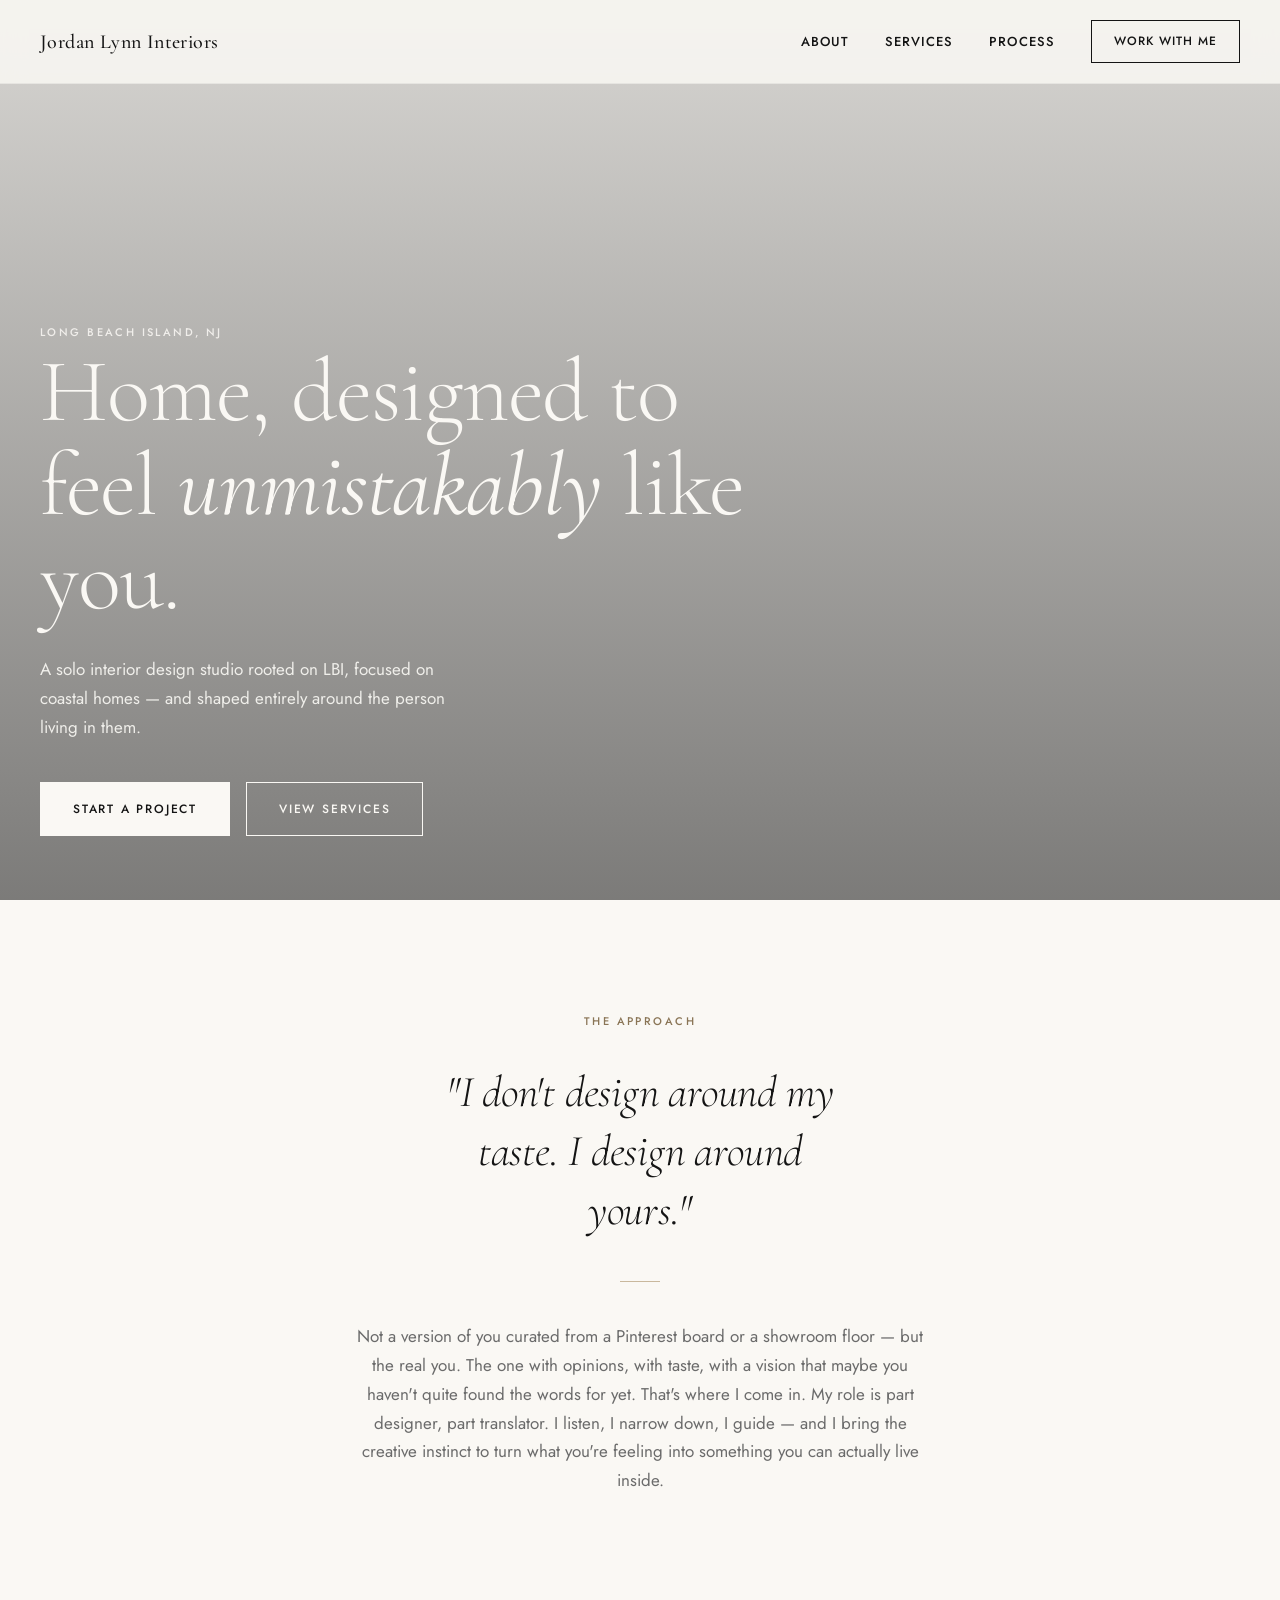
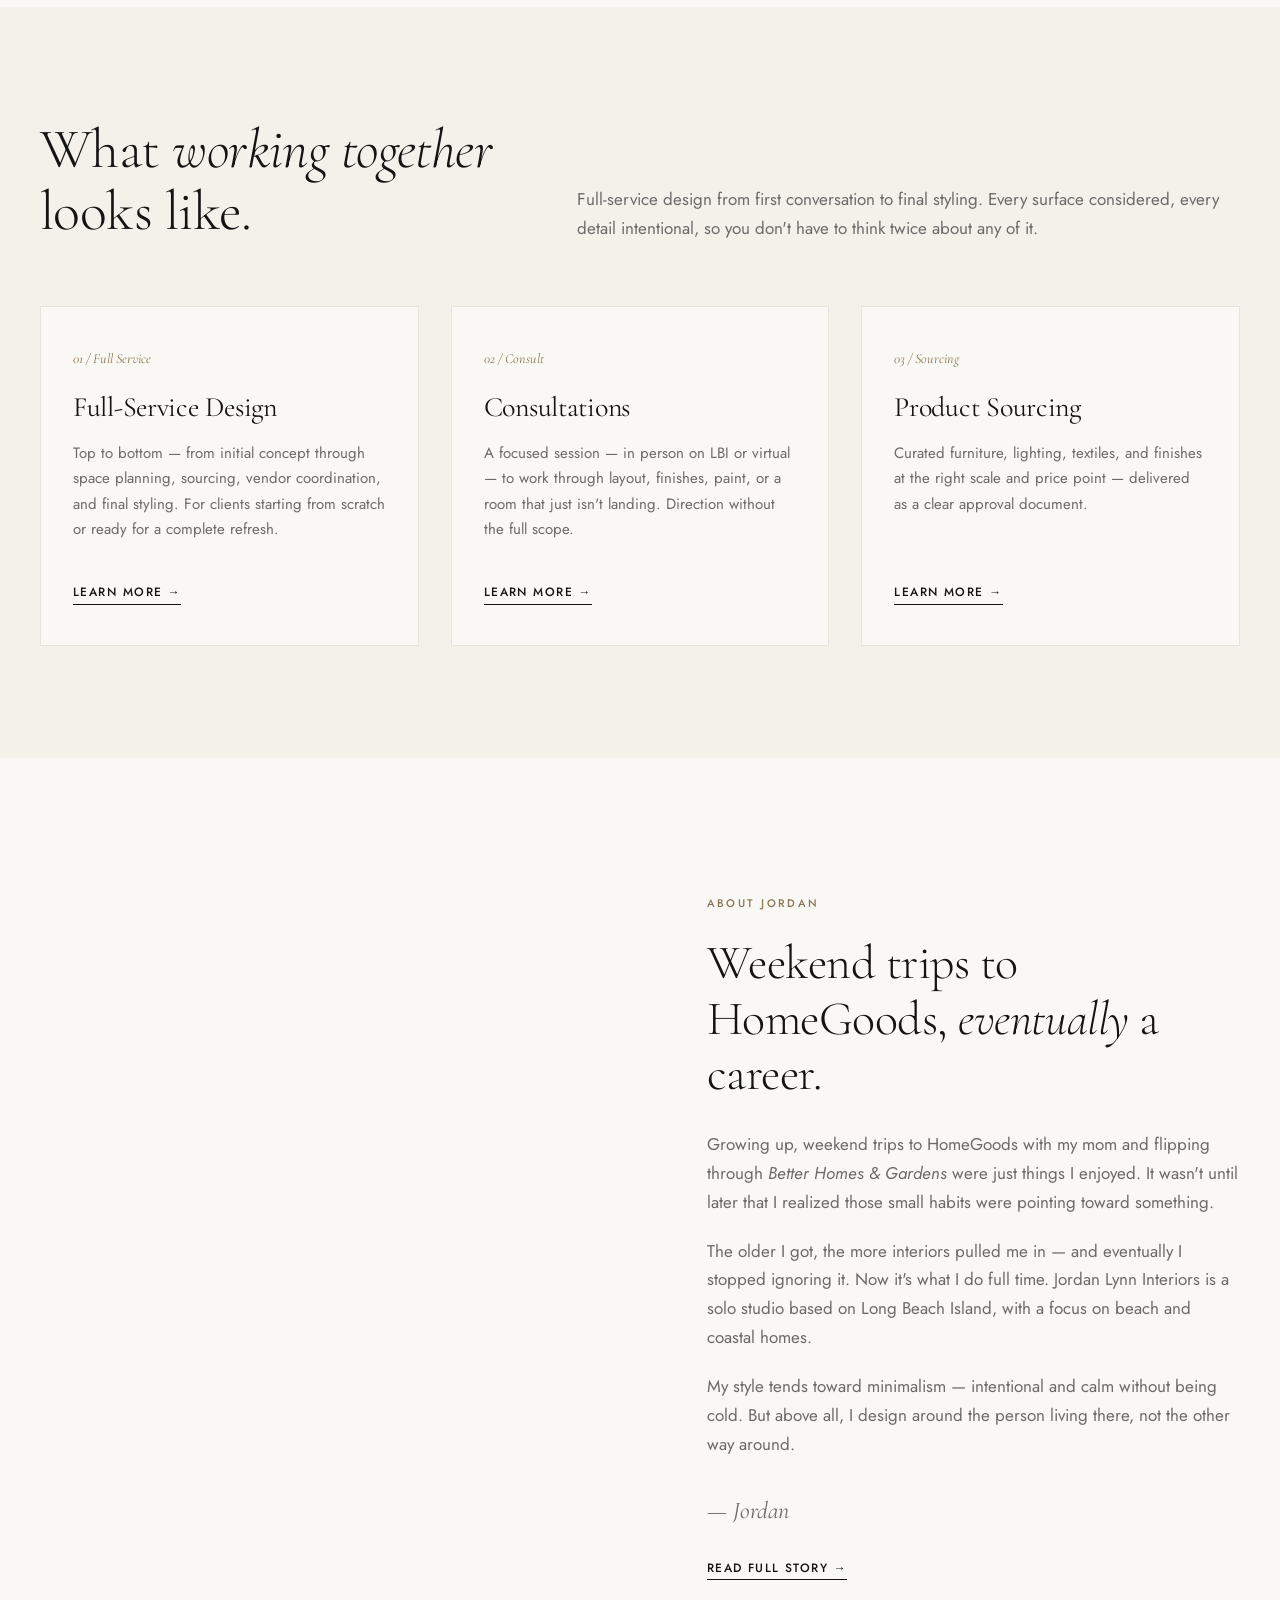
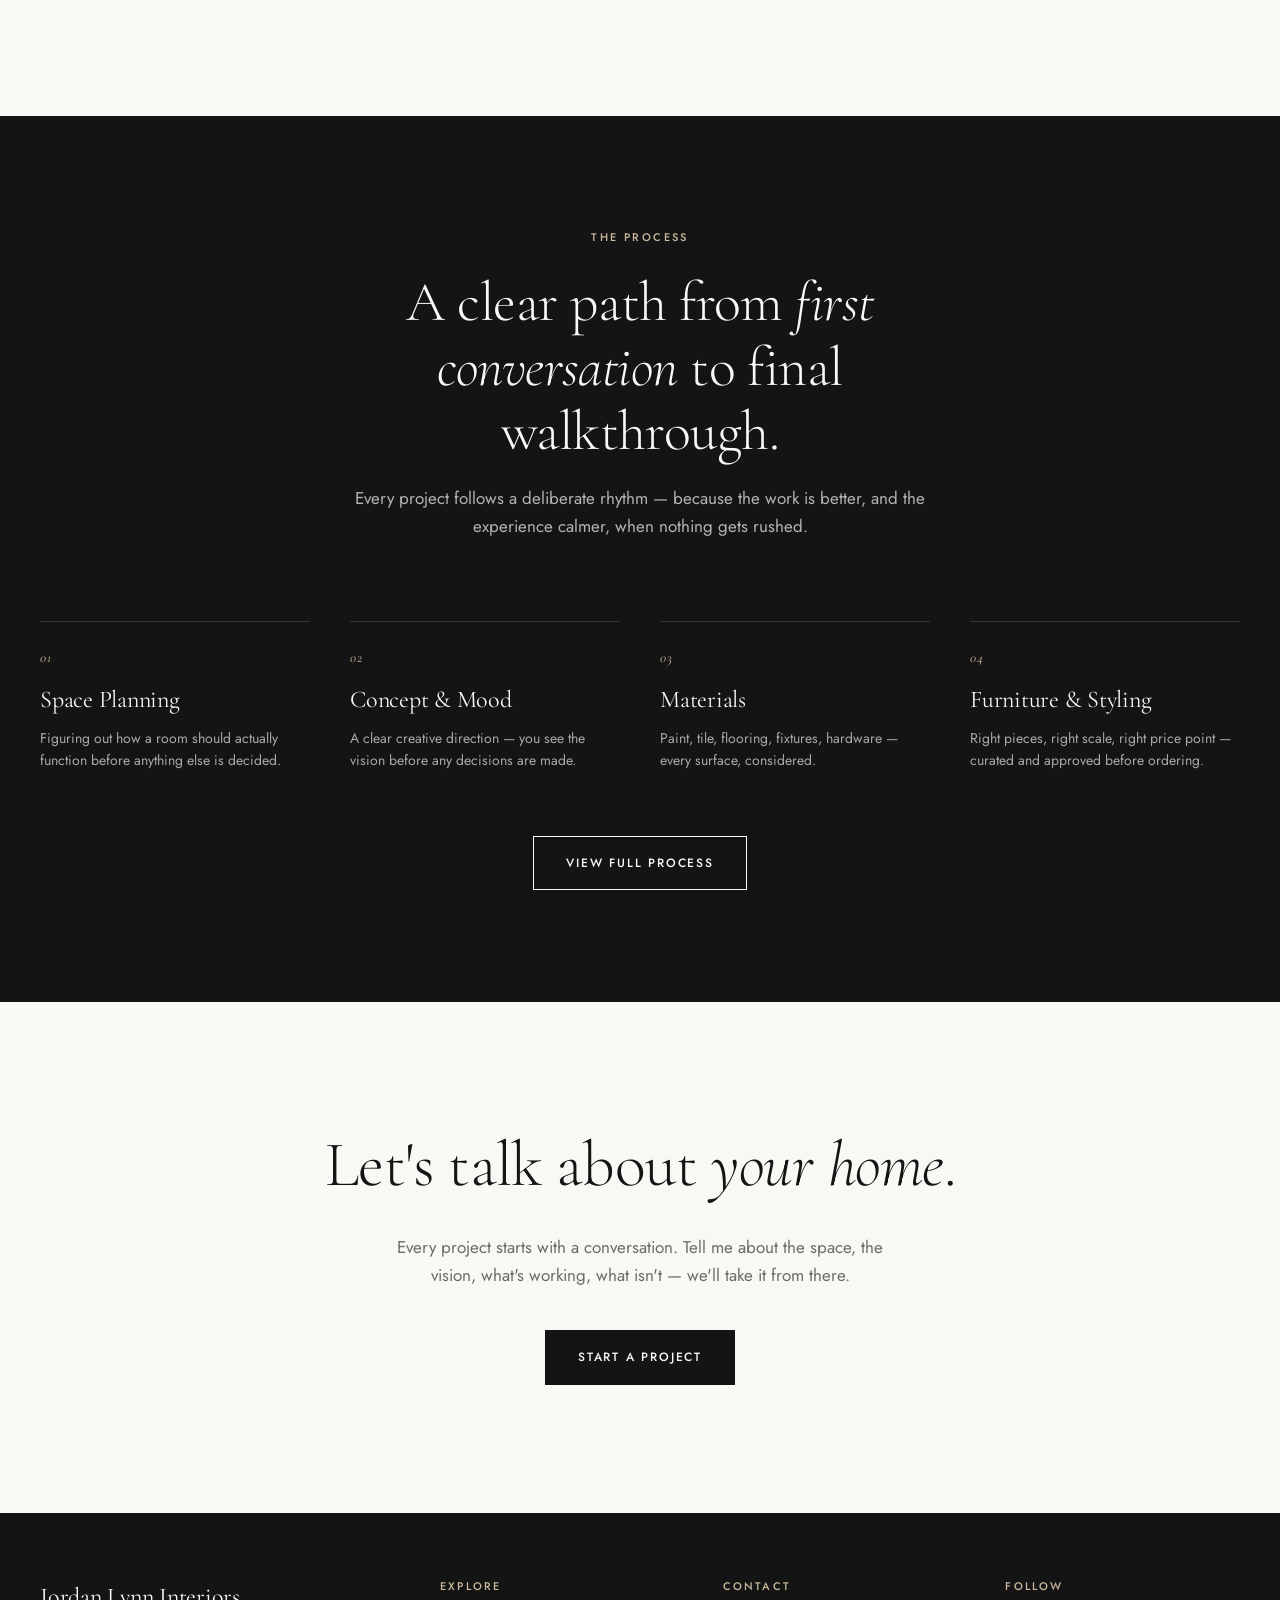
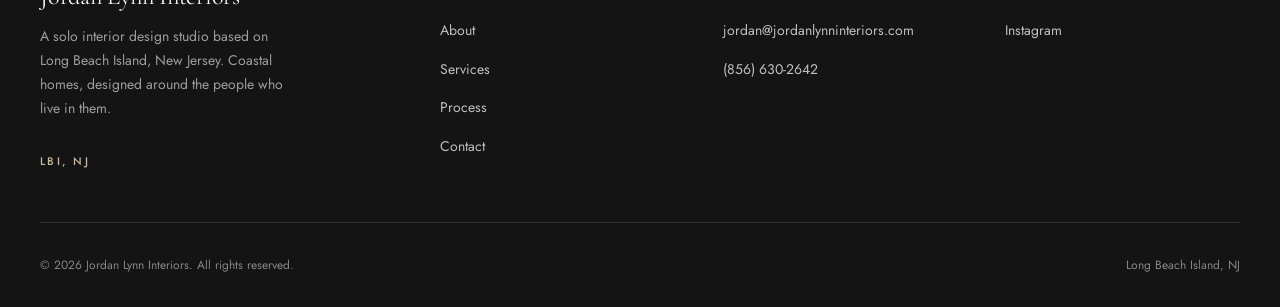
==== index.html @ 912cf2e3 "Update index.html" ====
<!DOCTYPE html>
<html lang="en">
<head>
  <meta charset="UTF-8">
  <meta name="viewport" content="width=device-width, initial-scale=1.0">
  <title>Jordan Lynn Interiors — Long Beach Island, NJ</title>
  <meta name="description" content="A solo interior design studio based on Long Beach Island, NJ. Coastal homes, designed around the person living there.">
  <meta property="og:title" content="Jordan Lynn Interiors">
  <meta property="og:description" content="Coastal interior design on Long Beach Island, NJ. Designed around you, not my taste.">
  <meta property="og:type" content="website">
  <link rel="preconnect" href="https://fonts.googleapis.com">
  <link rel="preconnect" href="https://fonts.gstatic.com" crossorigin>
  <link href="https://fonts.googleapis.com/css2?family=Cormorant+Garamond:wght@300;400;500&family=Jost:wght@300;400;500;600&display=swap" rel="stylesheet">
  <link rel="stylesheet" href="css/styles.css">
</head>
<body>

<!-- NAV -->
<nav class="nav">
  <a href="index.html" class="nav__brand">Jordan Lynn Interiors</a>
  <button class="nav__toggle" aria-label="Toggle menu" aria-expanded="false">
    <svg viewBox="0 0 24 24" fill="none" stroke="currentColor" stroke-width="1.5"><path d="M4 7h16M4 12h16M4 17h16"/></svg>
  </button>
  <div class="nav__links">
    <a href="about.html">About</a>
    <a href="services.html">Services</a>
    <a href="process.html">Process</a>
    <a href="contact.html" class="nav__cta">Work With Me</a>
  </div>
</nav>

<!-- HERO -->
<section class="hero">
  <div class="hero__bg"></div>
  <div class="hero__inner">
    <span class="label hero__eyebrow">Long Beach Island, NJ</span>
    <h1>Home, designed to feel <em>unmistakably</em> like you.</h1>
    <p class="hero__sub">A solo interior design studio rooted on LBI, focused on coastal homes — and shaped entirely around the person living in them.</p>
    <div class="hero__actions">
      <a href="contact.html" class="btn btn--primary">Start a Project</a>
      <a href="services.html" class="btn btn--ghost">View Services</a>
    </div>
  </div>
</section>

<!-- PHILOSOPHY -->
<section class="philosophy">
  <div class="wrap">
    <span class="label">The Approach</span>
    <p class="philosophy__quote">"I don't design around my taste. I design around yours."</p>
    <hr class="divider">
    <p class="philosophy__body">Not a version of you curated from a Pinterest board or a showroom floor — but the real you. The one with opinions, with taste, with a vision that maybe you haven't quite found the words for yet. That's where I come in. My role is part designer, part translator. I listen, I narrow down, I guide — and I bring the creative instinct to turn what you're feeling into something you can actually live inside.</p>
  </div>
</section>

<!-- SERVICES PREVIEW -->
<section class="services">
  <div class="wrap">
    <div class="services__head">
      <h2>What <em>working together</em> looks like.</h2>
      <p>Full-service design from first conversation to final styling. Every surface considered, every detail intentional, so you don't have to think twice about any of it.</p>
    </div>
    <div class="service-grid">
      <div class="service">
        <span class="service__num">01 / Full Service</span>
        <h3>Full-Service Design</h3>
        <p>Top to bottom — from initial concept through space planning, sourcing, vendor coordination, and final styling. For clients starting from scratch or ready for a complete refresh.</p>
        <a href="services.html#full-service" class="service__link">Learn More →</a>
      </div>
      <div class="service">
        <span class="service__num">02 / Consult</span>
        <h3>Consultations</h3>
        <p>A focused session — in person on LBI or virtual — to work through layout, finishes, paint, or a room that just isn't landing. Direction without the full scope.</p>
        <a href="services.html#consultations" class="service__link">Learn More →</a>
      </div>
      <div class="service">
        <span class="service__num">03 / Sourcing</span>
        <h3>Product Sourcing</h3>
       <p>Curated furniture, lighting, textiles, and finishes at the right scale and price point — delivered as a clear approval document.</p>
        <a href="services.html#sourcing" class="service__link">Learn More →</a>
      </div>
    </div>
  </div>
</section>

<!-- ABOUT TEASER -->
<section>
  <div class="about">
    <div class="about__image"></div>
    <div class="about__content">
      <span class="label">About Jordan</span>
      <h2>Weekend trips to HomeGoods, <em>eventually</em> a career.</h2>
      <p>Growing up, weekend trips to HomeGoods with my mom and flipping through <em>Better Homes &amp; Gardens</em> were just things I enjoyed. It wasn't until later that I realized those small habits were pointing toward something.</p>
      <p>The older I got, the more interiors pulled me in — and eventually I stopped ignoring it. Now it's what I do full time. Jordan Lynn Interiors is a solo studio based on Long Beach Island, with a focus on beach and coastal homes.</p>
      <p>My style tends toward minimalism — intentional and calm without being cold. But above all, I design around the person living there, not the other way around.</p>
      <p class="about__sign">— Jordan</p>
      <a href="about.html" class="service__link" style="margin-top: 1.5rem;">Read Full Story →</a>
    </div>
  </div>
</section>

<!-- PROCESS PREVIEW -->
<section class="process">
  <div class="process__head">
    <span class="label">The Process</span>
    <h2>A clear path from <em>first conversation</em> to final walkthrough.</h2>
    <p>Every project follows a deliberate rhythm — because the work is better, and the experience calmer, when nothing gets rushed.</p>
  </div>
  <div class="steps">
    <div class="step">
      <div class="step__num">01</div>
      <h4>Space Planning</h4>
      <p>Figuring out how a room should actually function before anything else is decided.</p>
    </div>
    <div class="step">
      <div class="step__num">02</div>
      <h4>Concept &amp; Mood</h4>
      <p>A clear creative direction — you see the vision before any decisions are made.</p>
    </div>
    <div class="step">
      <div class="step__num">03</div>
      <h4>Materials</h4>
      <p>Paint, tile, flooring, fixtures, hardware — every surface, considered.</p>
    </div>
    <div class="step">
      <div class="step__num">04</div>
      <h4>Furniture &amp; Styling</h4>
      <p>Right pieces, right scale, right price point — curated and approved before ordering.</p>
    </div>
  </div>
  <div style="text-align: center; margin-top: 4rem;">
    <a href="process.html" class="btn btn--ghost">View Full Process</a>
  </div>
</section>

<!-- CTA -->
<section class="cta">
  <div class="wrap">
    <h2>Let's talk about <em>your home</em>.</h2>
    <p>Every project starts with a conversation. Tell me about the space, the vision, what's working, what isn't — we'll take it from there.</p>
    <a href="contact.html" class="btn btn--ink">Start a Project</a>
  </div>
</section>

<!-- FOOTER -->
<footer>
  <div class="footer__grid">
    <div class="footer__brand">
      <h4>Jordan Lynn Interiors</h4>
      <p>A solo interior design studio based on Long Beach Island, New Jersey. Coastal homes, designed around the people who live in them.</p>
      <span class="label" style="color: var(--sand);">LBI, NJ</span>
    </div>
    <div class="footer__col">
      <h5>Explore</h5>
      <ul>
        <li><a href="about.html">About</a></li>
        <li><a href="services.html">Services</a></li>
        <li><a href="process.html">Process</a></li>
        <li><a href="contact.html">Contact</a></li>
      </ul>
    </div>
    <div class="footer__col">
      <h5>Contact</h5>
      <ul>
        <li><a href="mailto:jordan@jordanlynninteriors.com">jordan@jordanlynninteriors.com</a></li>
        <li><a href="tel:8566302642">(856) 630-2642</a></li>
      </ul>
    </div>
    <div class="footer__col">
      <h5>Follow</h5>
      <ul>
        <li><a href="https://instagram.com/jordanlynninteriors" target="_blank" rel="noopener">Instagram</a></li>
      </ul>
    </div>
  </div>
  <div class="footer__bottom">
    <span>© 2026 Jordan Lynn Interiors. All rights reserved.</span>
    <span>Long Beach Island, NJ</span>
  </div>
</footer>

<script>
  // Mobile nav toggle
  const toggle = document.querySelector('.nav__toggle');
  const links = document.querySelector('.nav__links');
  toggle?.addEventListener('click', () => {
    const open = links.classList.toggle('is-open');
    toggle.setAttribute('aria-expanded', open);
  });
  // Close mobile nav on link click
  links?.querySelectorAll('a').forEach(a => {
    a.addEventListener('click', () => {
      links.classList.remove('is-open');
      toggle.setAttribute('aria-expanded', 'false');
    });
  });
</script>

</body>
</html>
---- css/styles.css ----
/* ============================================================
   JORDAN LYNN INTERIORS â€” MASTER STYLESHEET
   One file. All brand decisions. Change once, cascade everywhere.
   ============================================================ */

/* ---------- BRAND TOKENS ---------- */
:root {
  --ink: #141414;
  --off-white: #faf8f4;
  --sand: #c9b89d;
  --tan: #8a7556;
  --stone: #6b6b6b;
  --hair: #e8e4dc;
  --cream: #f4f1ea;

  --font-display: 'Cormorant Garamond', Georgia, serif;
  --font-body: 'Jost', -apple-system, BlinkMacSystemFont, sans-serif;

  --max: 1280px;
  --gutter: clamp(1.25rem, 4vw, 2.5rem);
}

/* ---------- RESET + BASE ---------- */
*, *::before, *::after { box-sizing: border-box; }
html { scroll-behavior: smooth; }
body {
  margin: 0;
  font-family: var(--font-body);
  font-weight: 400;
  font-size: 17px;
  line-height: 1.7;
  color: var(--ink);
  background: var(--off-white);
  -webkit-font-smoothing: antialiased;
}
img { max-width: 100%; display: block; }
a { color: inherit; text-decoration: none; }

h1, h2, h3, h4 {
  font-family: var(--font-display);
  font-weight: 400;
  letter-spacing: -0.01em;
  margin: 0;
}
.label {
  font-family: var(--font-body);
  font-size: 11px;
  font-weight: 500;
  letter-spacing: 0.22em;
  text-transform: uppercase;
  color: var(--tan);
}
em { font-style: italic; }

/* ---------- NAV ---------- */
.nav {
  position: fixed;
  top: 0; left: 0; right: 0;
  z-index: 100;
  padding: 1.25rem var(--gutter);
  display: flex;
  align-items: center;
  justify-content: space-between;
  background: rgba(250, 248, 244, 0.85);
  backdrop-filter: blur(12px);
  -webkit-backdrop-filter: blur(12px);
  border-bottom: 1px solid rgba(20, 20, 20, 0.06);
}
.nav--solid {
  background: var(--off-white);
}
.nav__brand {
  font-family: var(--font-display);
  font-size: 20px;
  font-weight: 500;
  letter-spacing: 0.02em;
}
.nav__links {
  display: flex;
  gap: 2.25rem;
  align-items: center;
}
.nav__links a {
  font-size: 13px;
  font-weight: 500;
  letter-spacing: 0.08em;
  text-transform: uppercase;
  color: var(--ink);
  transition: color 0.2s;
}
.nav__links a:hover,
.nav__links a.is-active { color: var(--tan); }
.nav__cta {
  padding: 0.65rem 1.4rem;
  border: 1px solid var(--ink);
  font-size: 12px !important;
  transition: all 0.2s;
}
.nav__cta:hover {
  background: var(--ink);
  color: var(--off-white) !important;
}
.nav__toggle {
  display: none;
  background: none;
  border: 0;
  cursor: pointer;
  padding: 0.5rem;
  color: var(--ink);
}
.nav__toggle svg { width: 24px; height: 24px; }

@media (max-width: 780px) {
  .nav__links {
    position: fixed;
    top: 0;
    right: 0;
    bottom: 0;
    width: min(340px, 85vw);
    flex-direction: column;
    background: var(--off-white);
    padding: 5rem 2rem 2rem;
    gap: 1.5rem;
    align-items: flex-start;
    transform: translateX(100%);
    transition: transform 0.3s ease;
    box-shadow: -4px 0 20px rgba(0,0,0,0.05);
  }
  .nav__links.is-open { transform: translateX(0); }
  .nav__links a { font-size: 15px; }
  .nav__toggle { display: inline-flex; }
}

/* ---------- BUTTONS ---------- */
.btn {
  display: inline-block;
  padding: 1rem 2rem;
  font-size: 12px;
  font-weight: 500;
  letter-spacing: 0.15em;
  text-transform: uppercase;
  transition: all 0.25s;
  border: 1px solid currentColor;
  cursor: pointer;
  font-family: var(--font-body);
}
.btn--primary {
  background: var(--off-white);
  color: var(--ink);
  border-color: var(--off-white);
}
.btn--primary:hover {
  background: transparent;
  color: var(--off-white);
}
.btn--ghost { color: var(--off-white); }
.btn--ghost:hover {
  background: var(--off-white);
  color: var(--ink);
}
.btn--ink {
  background: var(--ink);
  color: var(--off-white);
  border-color: var(--ink);
}
.btn--ink:hover {
  background: transparent;
  color: var(--ink);
}

/* ---------- LAYOUT ---------- */
section { padding: 7rem var(--gutter); }
.wrap { max-width: var(--max); margin: 0 auto; }
.page { padding-top: 6rem; }

/* ---------- HERO (home) ---------- */
.hero {
  position: relative;
  min-height: 100vh;
  display: flex;
  align-items: flex-end;
  padding: 8rem var(--gutter) 4rem;
  overflow: hidden;
}
.hero__bg {
  position: absolute;
  inset: 0;
  background-image: url('https://images.unsplash.com/photo-1600607687939-ce8a6c25118c?w=2000&q=85&auto=format');
  background-size: cover;
  background-position: center;
  z-index: 0;
}
.hero__bg::after {
  content: '';
  position: absolute;
  inset: 0;
  background: linear-gradient(180deg, rgba(20,20,20,0.15) 0%, rgba(20,20,20,0.55) 100%);
}
.hero__inner {
  position: relative;
  z-index: 1;
  max-width: var(--max);
  width: 100%;
  margin: 0 auto;
  color: var(--off-white);
}
.hero__eyebrow {
  color: rgba(250, 248, 244, 0.85);
  margin-bottom: 1.5rem;
}
.hero h1 {
  font-size: clamp(2.75rem, 7vw, 5.75rem);
  line-height: 1.05;
  font-weight: 300;
  max-width: 18ch;
  margin-bottom: 1.75rem;
}
.hero h1 em { font-weight: 400; }
.hero__sub {
  font-size: 17px;
  max-width: 44ch;
  color: rgba(250, 248, 244, 0.9);
  line-height: 1.7;
  margin-bottom: 2.5rem;
}
.hero__actions {
  display: flex;
  gap: 1rem;
  flex-wrap: wrap;
}

/* ---------- PAGE HEADER (non-home pages) ---------- */
.page-header {
  padding: 10rem var(--gutter) 5rem;
  text-align: center;
  background: var(--cream);
}
.page-header .label {
  display: block;
  margin-bottom: 1.5rem;
}
.page-header h1 {
  font-size: clamp(2.5rem, 5.5vw, 4.5rem);
  line-height: 1.1;
  font-weight: 300;
  max-width: 20ch;
  margin: 0 auto 1.5rem;
}
.page-header p {
  max-width: 54ch;
  margin: 0 auto;
  color: var(--stone);
}

/* ---------- PHILOSOPHY ---------- */
.philosophy { text-align: center; }
.philosophy .label { display: block; margin-bottom: 2rem; color: var(--tan); }
.philosophy__quote {
  font-family: var(--font-display);
  font-size: clamp(1.75rem, 3.5vw, 2.75rem);
  line-height: 1.35;
  font-weight: 300;
  font-style: italic;
  max-width: 22ch;
  margin: 0 auto 2rem;
  letter-spacing: -0.005em;
}
.philosophy__body {
  max-width: 58ch;
  margin: 0 auto;
  color: var(--stone);
  font-size: 17px;
}
.divider {
  width: 40px;
  height: 1px;
  background: var(--sand);
  margin: 2.5rem auto;
  border: 0;
}

/* ---------- SERVICES (home preview) ---------- */
.services { background: var(--cream); }
.services__head {
  display: grid;
  grid-template-columns: 1fr 1.4fr;
  gap: 4rem;
  align-items: end;
  margin-bottom: 4rem;
}
@media (max-width: 780px) {
  .services__head { grid-template-columns: 1fr; gap: 1.5rem; }
}
.services__head h2 {
  font-size: clamp(2.25rem, 4.5vw, 3.5rem);
  line-height: 1.1;
  font-weight: 300;
}
.services__head p { color: var(--stone); margin: 0; }
.service-grid {
  display: grid;
  grid-template-columns: repeat(3, 1fr);
  gap: 2rem;
}
@media (max-width: 900px) {
  .service-grid { grid-template-columns: 1fr; gap: 1.5rem; }
}
.service {
  background: var(--off-white);
  padding: 2.5rem 2rem;
  display: flex;
  flex-direction: column;
  min-height: 340px;
  transition: transform 0.3s ease;
  border: 1px solid var(--hair);
}
.service:hover { transform: translateY(-4px); }
.service__num {
  font-family: var(--font-display);
  font-size: 14px;
  font-style: italic;
  color: var(--tan);
  margin-bottom: 1.25rem;
}
.service h3 {
  font-size: 1.75rem;
  margin-bottom: 1rem;
  line-height: 1.2;
}
.service p {
  color: var(--stone);
  font-size: 15px;
  flex: 1;
  margin: 0 0 1.5rem;
}
.service__link {
  font-size: 12px;
  font-weight: 500;
  letter-spacing: 0.12em;
  text-transform: uppercase;
  color: var(--ink);
  padding-bottom: 2px;
  border-bottom: 1px solid var(--ink);
  align-self: flex-start;
}

/* ---------- ABOUT TEASER (home) ---------- */
.about {
  display: grid;
  grid-template-columns: 1.1fr 1fr;
  gap: 5rem;
  align-items: center;
  max-width: var(--max);
  margin: 0 auto;
}
@media (max-width: 900px) {
  .about { grid-template-columns: 1fr; gap: 2.5rem; }
}
.about__image {
  aspect-ratio: 4/5;
  background-image: url('https://images.unsplash.com/photo-1522708323590-d24dbb6b0267?w=1200&q=85&auto=format');
  background-size: cover;
  background-position: center;
}
.about__content .label { margin-bottom: 1.5rem; display: block; }
.about h2 {
  font-size: clamp(2rem, 4vw, 3rem);
  line-height: 1.15;
  font-weight: 300;
  margin-bottom: 1.75rem;
}
.about p { color: var(--stone); margin-bottom: 1.25rem; }
.about__sign {
  margin-top: 2rem;
  font-family: var(--font-display);
  font-style: italic;
  font-size: 1.5rem;
  color: var(--ink);
}

/* ---------- PROCESS (home + dedicated page) ---------- */
.process { background: var(--ink); color: var(--off-white); }
.process__head {
  text-align: center;
  max-width: 60ch;
  margin: 0 auto 5rem;
}
.process__head .label { color: var(--sand); display: block; margin-bottom: 1.5rem; }
.process__head h2 {
  font-size: clamp(2.25rem, 4.5vw, 3.5rem);
  font-weight: 300;
  line-height: 1.15;
  margin-bottom: 1.25rem;
}
.process__head p { color: rgba(250, 248, 244, 0.7); }
.steps {
  display: grid;
  grid-template-columns: repeat(4, 1fr);
  gap: 2.5rem;
  max-width: var(--max);
  margin: 0 auto;
}
@media (max-width: 900px) {
  .steps { grid-template-columns: repeat(2, 1fr); gap: 2rem; }
}
@media (max-width: 560px) {
  .steps { grid-template-columns: 1fr; }
}
.step { padding-top: 1.5rem; border-top: 1px solid rgba(250, 248, 244, 0.15); }
.step__num {
  font-family: var(--font-display);
  font-size: 14px;
  font-style: italic;
  color: var(--sand);
  margin-bottom: 1rem;
  letter-spacing: 0.05em;
}
.step h4 {
  font-size: 1.5rem;
  margin: 0 0 0.75rem;
  line-height: 1.2;
}
.step p {
  color: rgba(250, 248, 244, 0.65);
  font-size: 14px;
  line-height: 1.6;
  margin: 0;
}

/* ---------- TRADE DISCOUNT BAR ---------- */
.trade {
  background: var(--sand);
  color: var(--ink);
  padding: 4rem var(--gutter);
  text-align: center;
}
.trade .wrap { max-width: 60ch; }
.trade .label { color: var(--tan); display: block; margin-bottom: 1.25rem; }
.trade h3 {
  font-size: clamp(1.75rem, 3vw, 2.25rem);
  font-weight: 300;
  line-height: 1.25;
  margin-bottom: 1.25rem;
}
.trade p {
  color: var(--ink);
  opacity: 0.75;
  font-size: 15px;
  margin: 0;
}

/* ---------- CTA SECTION ---------- */
.cta { padding: 8rem var(--gutter); text-align: center; }
.cta h2 {
  font-size: clamp(2.5rem, 5.5vw, 4rem);
  font-weight: 300;
  line-height: 1.1;
  max-width: 22ch;
  margin: 0 auto 2rem;
}
.cta p {
  max-width: 52ch;
  margin: 0 auto 2.5rem;
  color: var(--stone);
}

/* ---------- DEEP SERVICES (services page) ---------- */
.svc-deep {
  display: grid;
  grid-template-columns: 1fr 1fr;
  gap: 5rem;
  align-items: center;
  padding: 6rem var(--gutter);
  max-width: var(--max);
  margin: 0 auto;
}
.svc-deep--flip { direction: rtl; }
.svc-deep--flip > * { direction: ltr; }
@media (max-width: 900px) {
  .svc-deep,
  .svc-deep--flip { grid-template-columns: 1fr; gap: 2.5rem; direction: ltr; }
}
.svc-deep__image {
  aspect-ratio: 5/6;
  background-size: cover;
  background-position: center;
}
.svc-deep__content .label { display: block; margin-bottom: 1.25rem; }
.svc-deep__content h2 {
  font-size: clamp(2rem, 3.8vw, 2.75rem);
  line-height: 1.1;
  font-weight: 300;
  margin-bottom: 1.5rem;
}
.svc-deep__content > p {
  color: var(--stone);
  margin-bottom: 2rem;
}
.svc-deep__list {
  list-style: none;
  padding: 0;
  margin: 0 0 2rem;
  border-top: 1px solid var(--hair);
}
.svc-deep__list li {
  padding: 1rem 0;
  border-bottom: 1px solid var(--hair);
  font-size: 15px;
  display: flex;
  gap: 1rem;
  align-items: baseline;
  color: var(--ink);
}
.svc-deep__list li::before {
  content: '';
  width: 5px;
  height: 5px;
  background: var(--tan);
  border-radius: 50%;
  flex-shrink: 0;
  transform: translateY(-2px);
}
.svc-deep__meta {
  display: grid;
  grid-template-columns: 1fr 1fr;
  gap: 1.5rem;
  padding-top: 1.5rem;
  border-top: 1px solid var(--hair);
}
.svc-deep__meta-item .label { color: var(--tan); display: block; margin-bottom: 0.35rem; }
.svc-deep__meta-item p {
  margin: 0;
  font-size: 14px;
  color: var(--ink);
}

/* ---------- DEEP PROCESS (process page) ---------- */
.process-deep {
  max-width: 900px;
  margin: 0 auto;
  padding: 6rem var(--gutter);
}
.process-step {
  display: grid;
  grid-template-columns: 120px 1fr;
  gap: 3rem;
  padding: 3.5rem 0;
  border-bottom: 1px solid var(--hair);
}
.process-step:last-child { border-bottom: 0; }
@media (max-width: 680px) {
  .process-step { grid-template-columns: 1fr; gap: 1.25rem; }
}
.process-step__num {
  font-family: var(--font-display);
  font-size: 3rem;
  font-weight: 300;
  font-style: italic;
  color: var(--tan);
  line-height: 1;
}
.process-step__content h3 {
  font-size: clamp(1.75rem, 3vw, 2.25rem);
  font-weight: 300;
  line-height: 1.15;
  margin-bottom: 1rem;
}
.process-step__content p {
  color: var(--stone);
  margin-bottom: 1rem;
}
.process-step__content p:last-child { margin-bottom: 0; }

/* ---------- ABOUT PAGE ---------- */
.about-page {
  display: grid;
  grid-template-columns: 1fr 1.2fr;
  gap: 5rem;
  align-items: flex-start;
  max-width: var(--max);
  margin: 0 auto;
  padding: 6rem var(--gutter);
}
@media (max-width: 900px) {
  .about-page { grid-template-columns: 1fr; gap: 2.5rem; }
}
.about-page__image {
  aspect-ratio: 4/5;
  background-image: url('https://images.unsplash.com/photo-1617103996702-96ff29b1c467?w=1400&q=85&auto=format');
  background-size: cover;
  background-position: center;
  position: sticky;
  top: 6rem;
}
@media (max-width: 900px) { .about-page__image { position: static; } }
.about-page__content .label { display: block; margin-bottom: 1.5rem; }
.about-page__content h2 {
  font-size: clamp(2rem, 4vw, 3rem);
  font-weight: 300;
  line-height: 1.15;
  margin-bottom: 2rem;
}
.about-page__content p {
  color: var(--stone);
  margin-bottom: 1.5rem;
  font-size: 17px;
}
.about-page__content .lead {
  font-family: var(--font-display);
  font-size: 1.5rem;
  line-height: 1.4;
  color: var(--ink);
  font-style: italic;
  font-weight: 300;
  margin-bottom: 2rem;
}
.about-page__values {
  display: grid;
  grid-template-columns: 1fr 1fr;
  gap: 1.5rem;
  margin-top: 3rem;
  padding-top: 2.5rem;
  border-top: 1px solid var(--hair);
}
@media (max-width: 520px) {
  .about-page__values { grid-template-columns: 1fr; }
}
.about-page__value .label { color: var(--tan); display: block; margin-bottom: 0.5rem; }
.about-page__value p {
  margin: 0;
  font-size: 14px;
  color: var(--ink);
}

/* ---------- CONTACT PAGE ---------- */
.contact-page {
  display: grid;
  grid-template-columns: 1fr 1.4fr;
  gap: 5rem;
  align-items: start;
  max-width: var(--max);
  margin: 0 auto;
  padding: 6rem var(--gutter);
}
@media (max-width: 900px) {
  .contact-page { grid-template-columns: 1fr; gap: 3rem; }
}
.contact-page__intro .label { display: block; margin-bottom: 1.5rem; }
.contact-page__intro h2 {
  font-size: clamp(2rem, 4vw, 3rem);
  font-weight: 300;
  line-height: 1.15;
  margin-bottom: 1.5rem;
}
.contact-page__intro p { color: var(--stone); margin-bottom: 2.5rem; }
.contact-direct { border-top: 1px solid var(--hair); padding-top: 2rem; }
.contact-direct__item { margin-bottom: 1.5rem; }
.contact-direct__item .label { color: var(--tan); display: block; margin-bottom: 0.4rem; }
.contact-direct__item a,
.contact-direct__item p {
  font-family: var(--font-display);
  font-size: 1.25rem;
  font-weight: 400;
  color: var(--ink);
  margin: 0;
}

/* ---------- FORM ---------- */
.form { display: grid; gap: 1.5rem; }
.form__row {
  display: grid;
  grid-template-columns: 1fr 1fr;
  gap: 1.5rem;
}
@media (max-width: 560px) {
  .form__row { grid-template-columns: 1fr; }
}
.form__field { display: grid; gap: 0.5rem; }
.form__field label {
  font-size: 11px;
  font-weight: 500;
  letter-spacing: 0.18em;
  text-transform: uppercase;
  color: var(--tan);
}
.form__field input,
.form__field select,
.form__field textarea {
  font-family: var(--font-body);
  font-size: 16px;
  padding: 0.9rem 1rem;
  background: transparent;
  border: 0;
  border-bottom: 1px solid var(--hair);
  color: var(--ink);
  transition: border-color 0.2s;
}
.form__field input:focus,
.form__field select:focus,
.form__field textarea:focus {
  outline: 0;
  border-bottom-color: var(--ink);
}
.form__field textarea {
  resize: vertical;
  min-height: 140px;
  font-family: var(--font-body);
}
.form__actions {
  margin-top: 1rem;
  display: flex;
  align-items: center;
  gap: 1.5rem;
  flex-wrap: wrap;
}
.form__note {
  font-size: 13px;
  color: var(--stone);
  margin: 0;
}

/* honeypot field â€” spam filter, invisible to real users */
.form__hp {
  position: absolute;
  left: -9999px;
  width: 1px;
  height: 1px;
  overflow: hidden;
}

/* ---------- FOOTER ---------- */
footer {
  background: var(--ink);
  color: var(--off-white);
  padding: 4rem var(--gutter) 2rem;
}
.footer__grid {
  max-width: var(--max);
  margin: 0 auto;
  display: grid;
  grid-template-columns: 1.5fr 1fr 1fr 1fr;
  gap: 3rem;
  padding-bottom: 3rem;
  border-bottom: 1px solid rgba(250, 248, 244, 0.12);
}
@media (max-width: 780px) {
  .footer__grid { grid-template-columns: 1fr 1fr; gap: 2rem; }
}
.footer__brand h4 {
  font-size: 1.5rem;
  margin: 0 0 0.5rem;
}
.footer__brand p {
  color: rgba(250, 248, 244, 0.6);
  font-size: 14px;
  margin: 0 0 1.5rem;
  max-width: 32ch;
}
.footer__col h5 {
  font-family: var(--font-body);
  font-size: 11px;
  font-weight: 500;
  letter-spacing: 0.2em;
  text-transform: uppercase;
  color: var(--sand);
  margin: 0 0 1.25rem;
}
.footer__col ul {
  list-style: none;
  padding: 0;
  margin: 0;
  display: flex;
  flex-direction: column;
  gap: 0.6rem;
}
.footer__col a {
  color: rgba(250, 248, 244, 0.75);
  font-size: 14px;
  transition: color 0.2s;
}
.footer__col a:hover { color: var(--off-white); }
.footer__bottom {
  max-width: var(--max);
  margin: 0 auto;
  padding-top: 2rem;
  display: flex;
  justify-content: space-between;
  align-items: center;
  font-size: 12px;
  color: rgba(250, 248, 244, 0.5);
  flex-wrap: wrap;
  gap: 1rem;
}

/* ---------- 404 / THANK YOU PAGES ---------- */
.message-page {
  min-height: 80vh;
  display: flex;
  align-items: center;
  justify-content: center;
  padding: 8rem var(--gutter);
  text-align: center;
}
.message-page .label { display: block; margin-bottom: 1.5rem; }
.message-page h1 {
  font-size: clamp(2.5rem, 5vw, 4rem);
  font-weight: 300;
  line-height: 1.1;
  margin-bottom: 1.5rem;
  max-width: 22ch;
  margin-left: auto;
  margin-right: auto;
}
.message-page p {
  max-width: 48ch;
  margin: 0 auto 2.5rem;
  color: var(--stone);
}
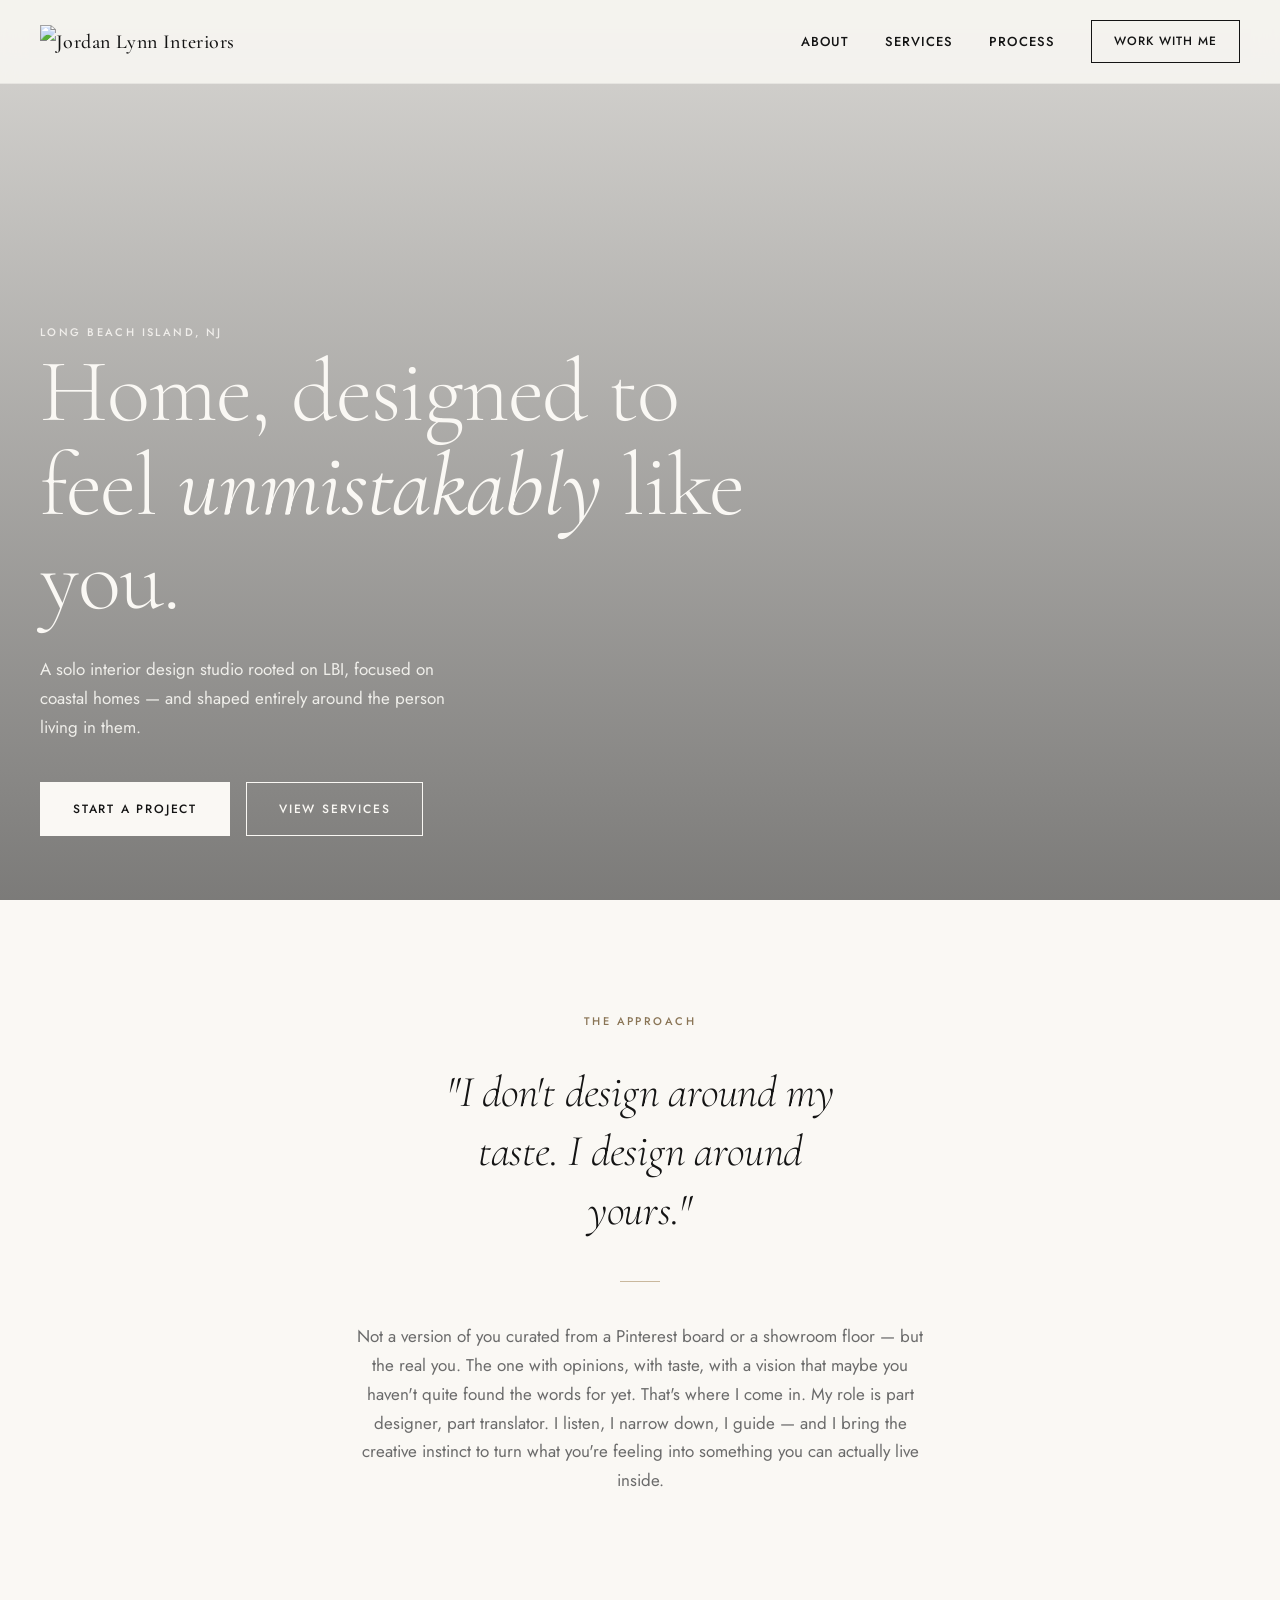
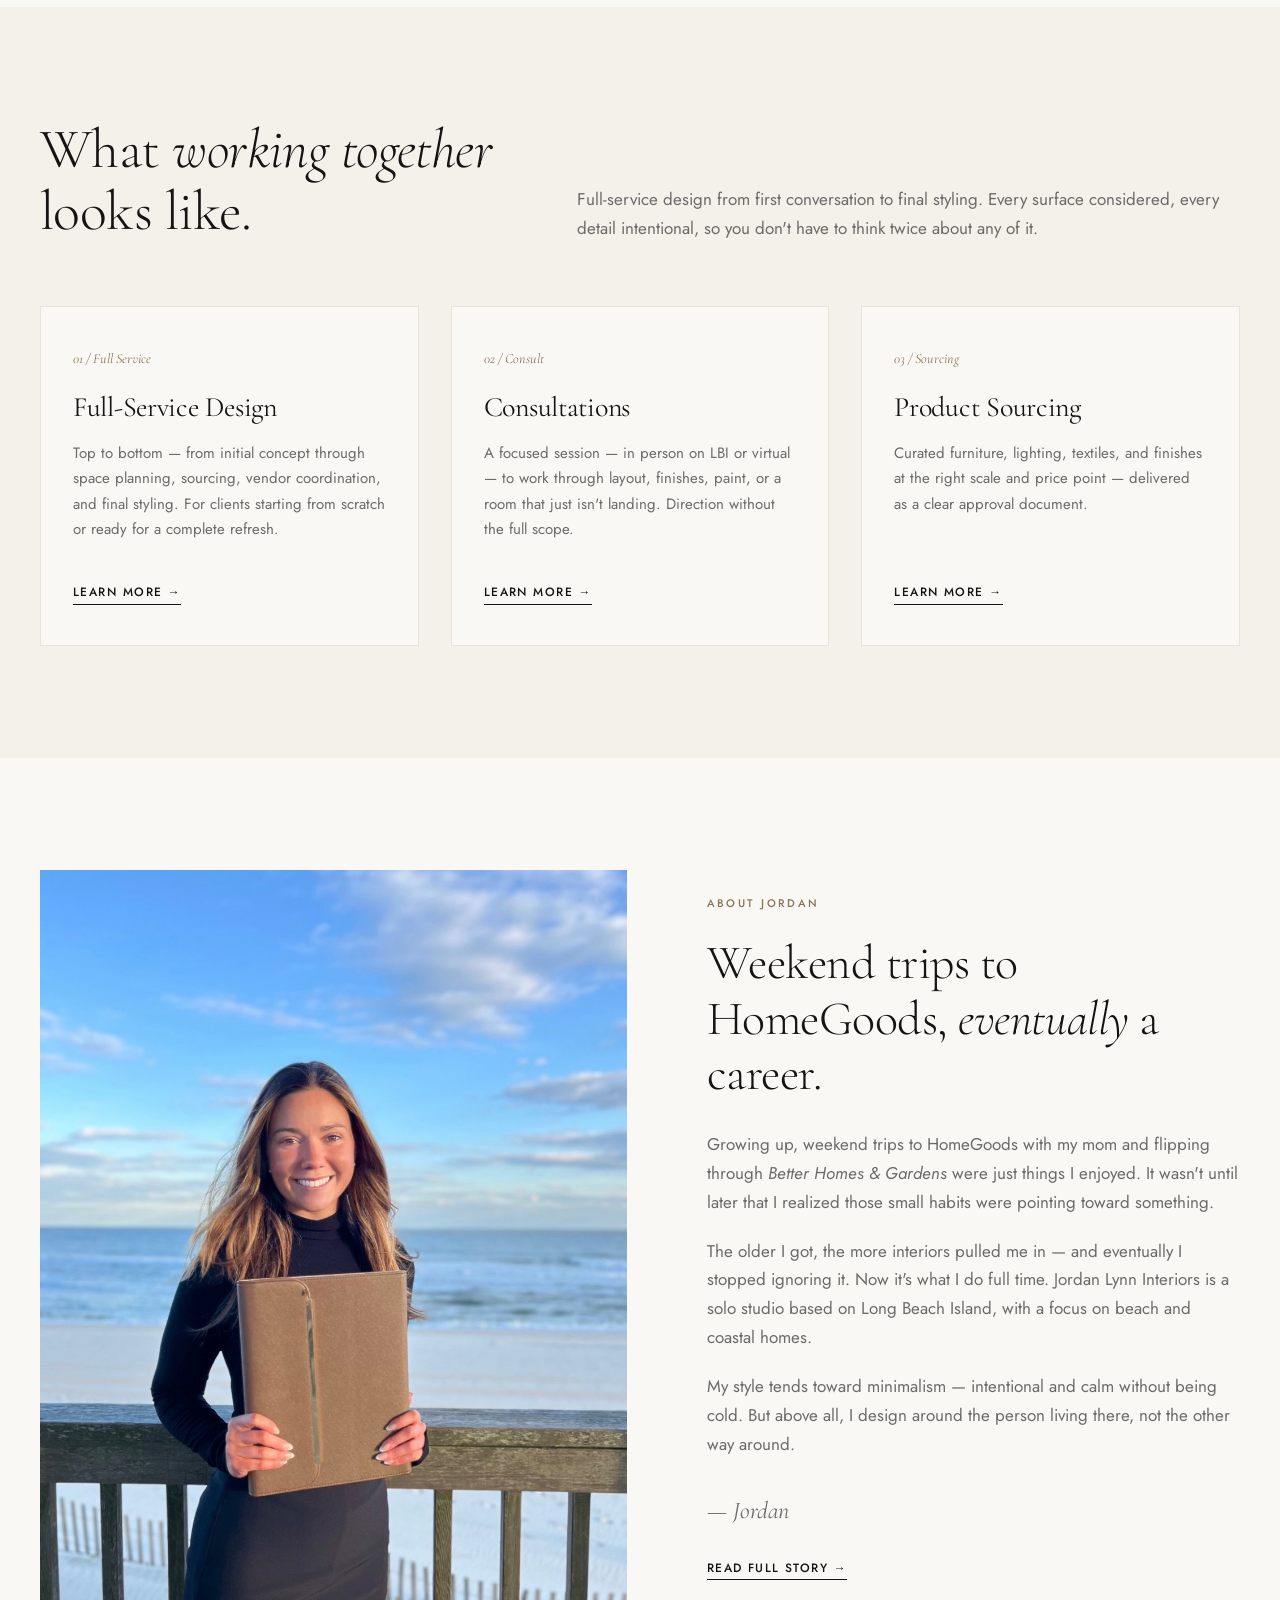
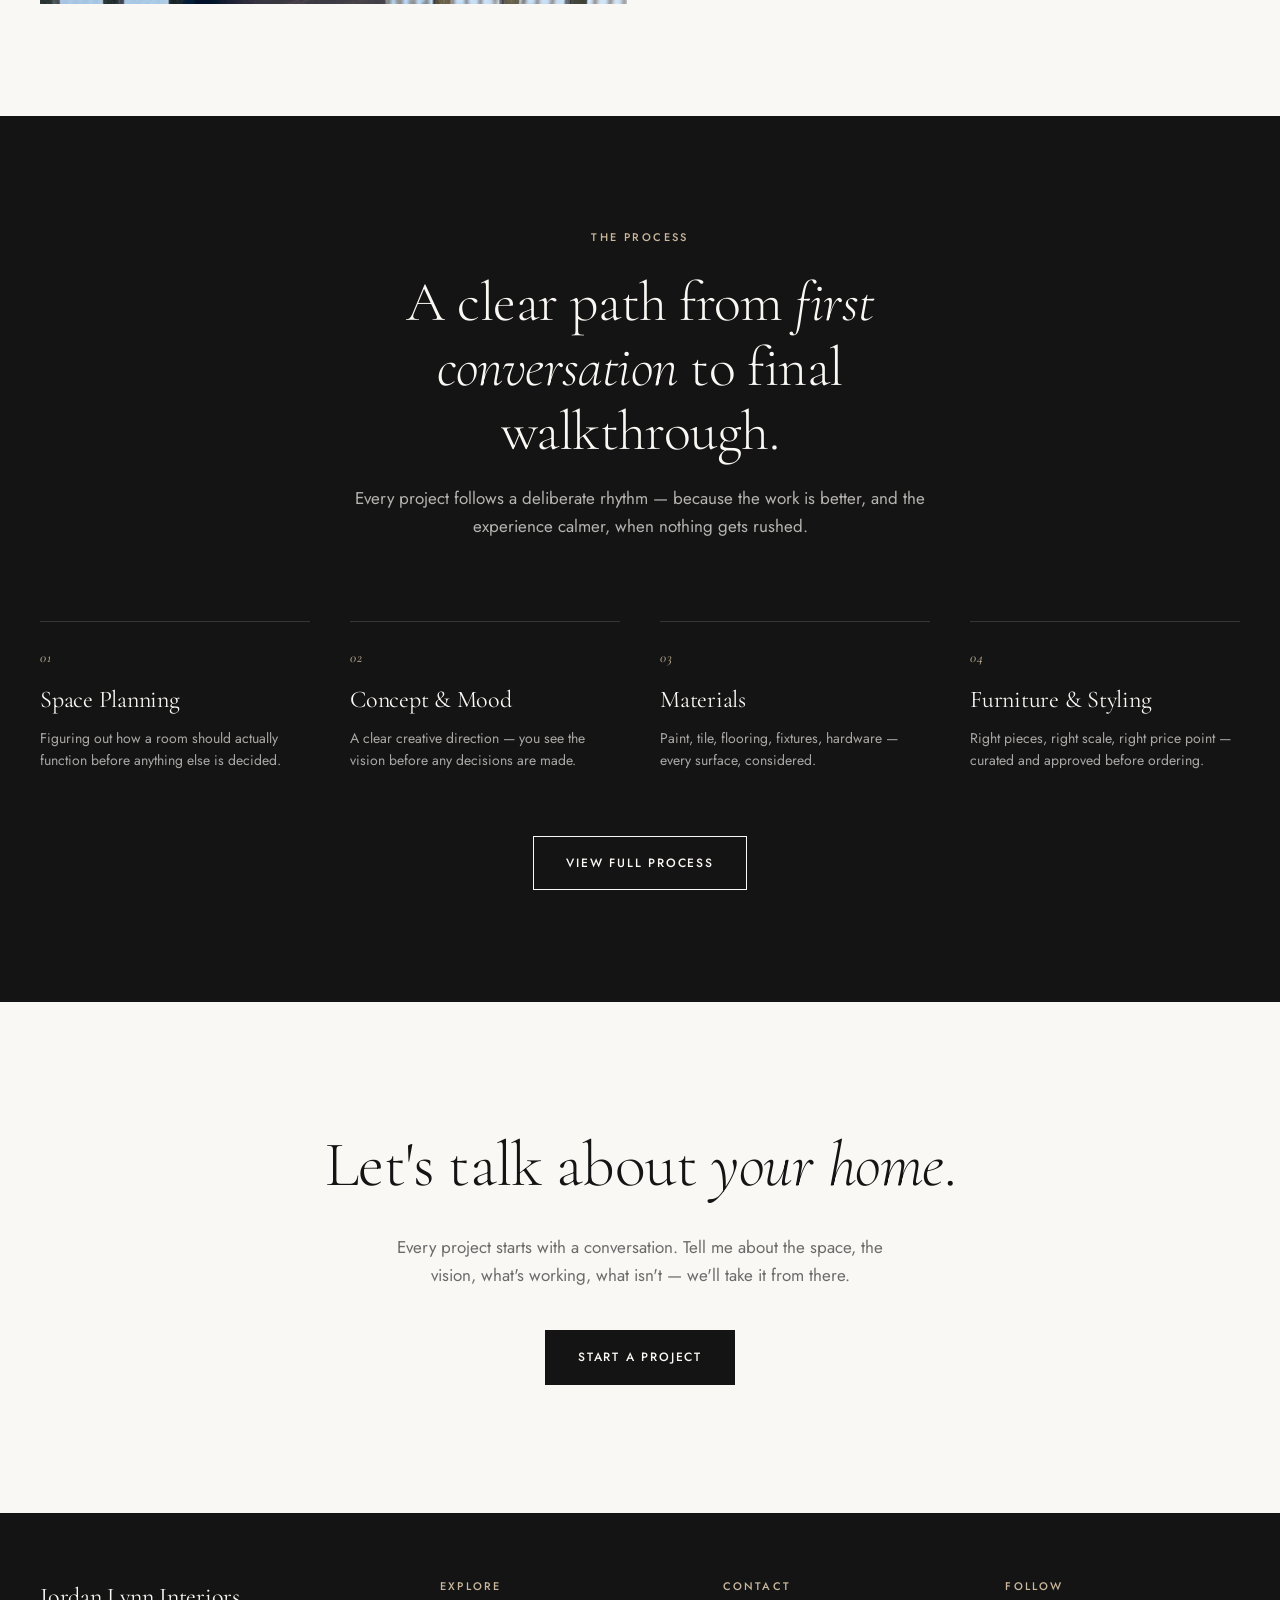
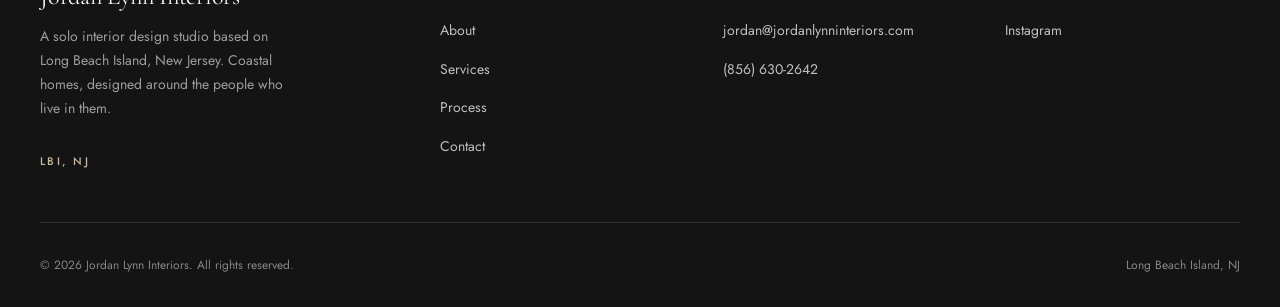
==== commit 5ac814de: "Update index.html" ====
--- a/index.html
+++ b/index.html
@@ -17,7 +17,7 @@
 
 <!-- NAV -->
 <nav class="nav">
-  <a href="index.html" class="nav__brand">Jordan Lynn Interiors</a>
+  <a href="index.html" class="nav__brand"><img src="JL_Interiors_-_1.png" alt="Jordan Lynn Interiors"></a>
   <button class="nav__toggle" aria-label="Toggle menu" aria-expanded="false">
     <svg viewBox="0 0 24 24" fill="none" stroke="currentColor" stroke-width="1.5"><path d="M4 7h16M4 12h16M4 17h16"/></svg>
   </button>
--- a/css/styles.css
+++ b/css/styles.css
@@ -358,7 +358,7 @@
 }
 .about__image {
   aspect-ratio: 4/5;
-  background-image: url('https://images.unsplash.com/photo-1522708323590-d24dbb6b0267?w=1200&q=85&auto=format');
+ background-image: url('../IMG_2197.jpeg');
   background-size: cover;
   background-position: center;
 }
@@ -586,7 +586,7 @@
 }
 .about-page__image {
   aspect-ratio: 4/5;
-  background-image: url('https://images.unsplash.com/photo-1617103996702-96ff29b1c467?w=1400&q=85&auto=format');
+  background-image: url('../IMG_2199.jpeg');
   background-size: cover;
   background-position: center;
   position: sticky;
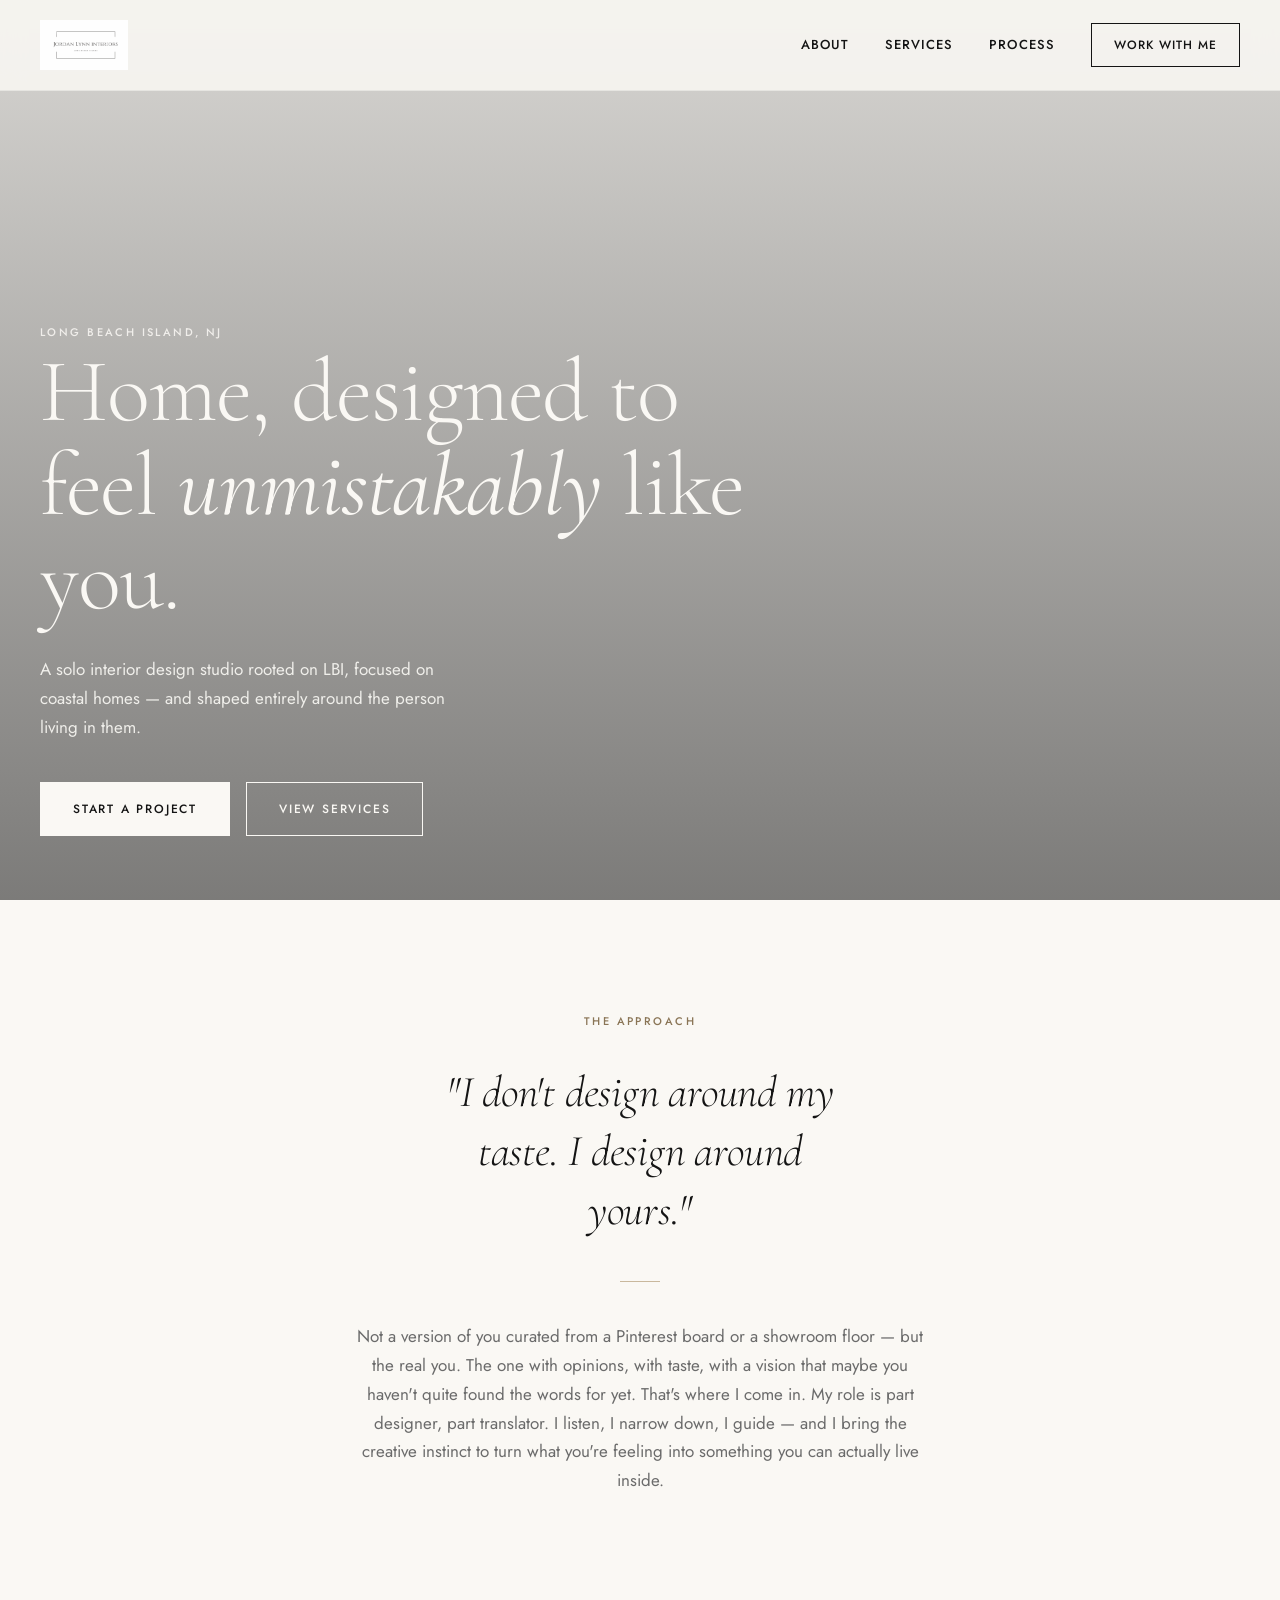
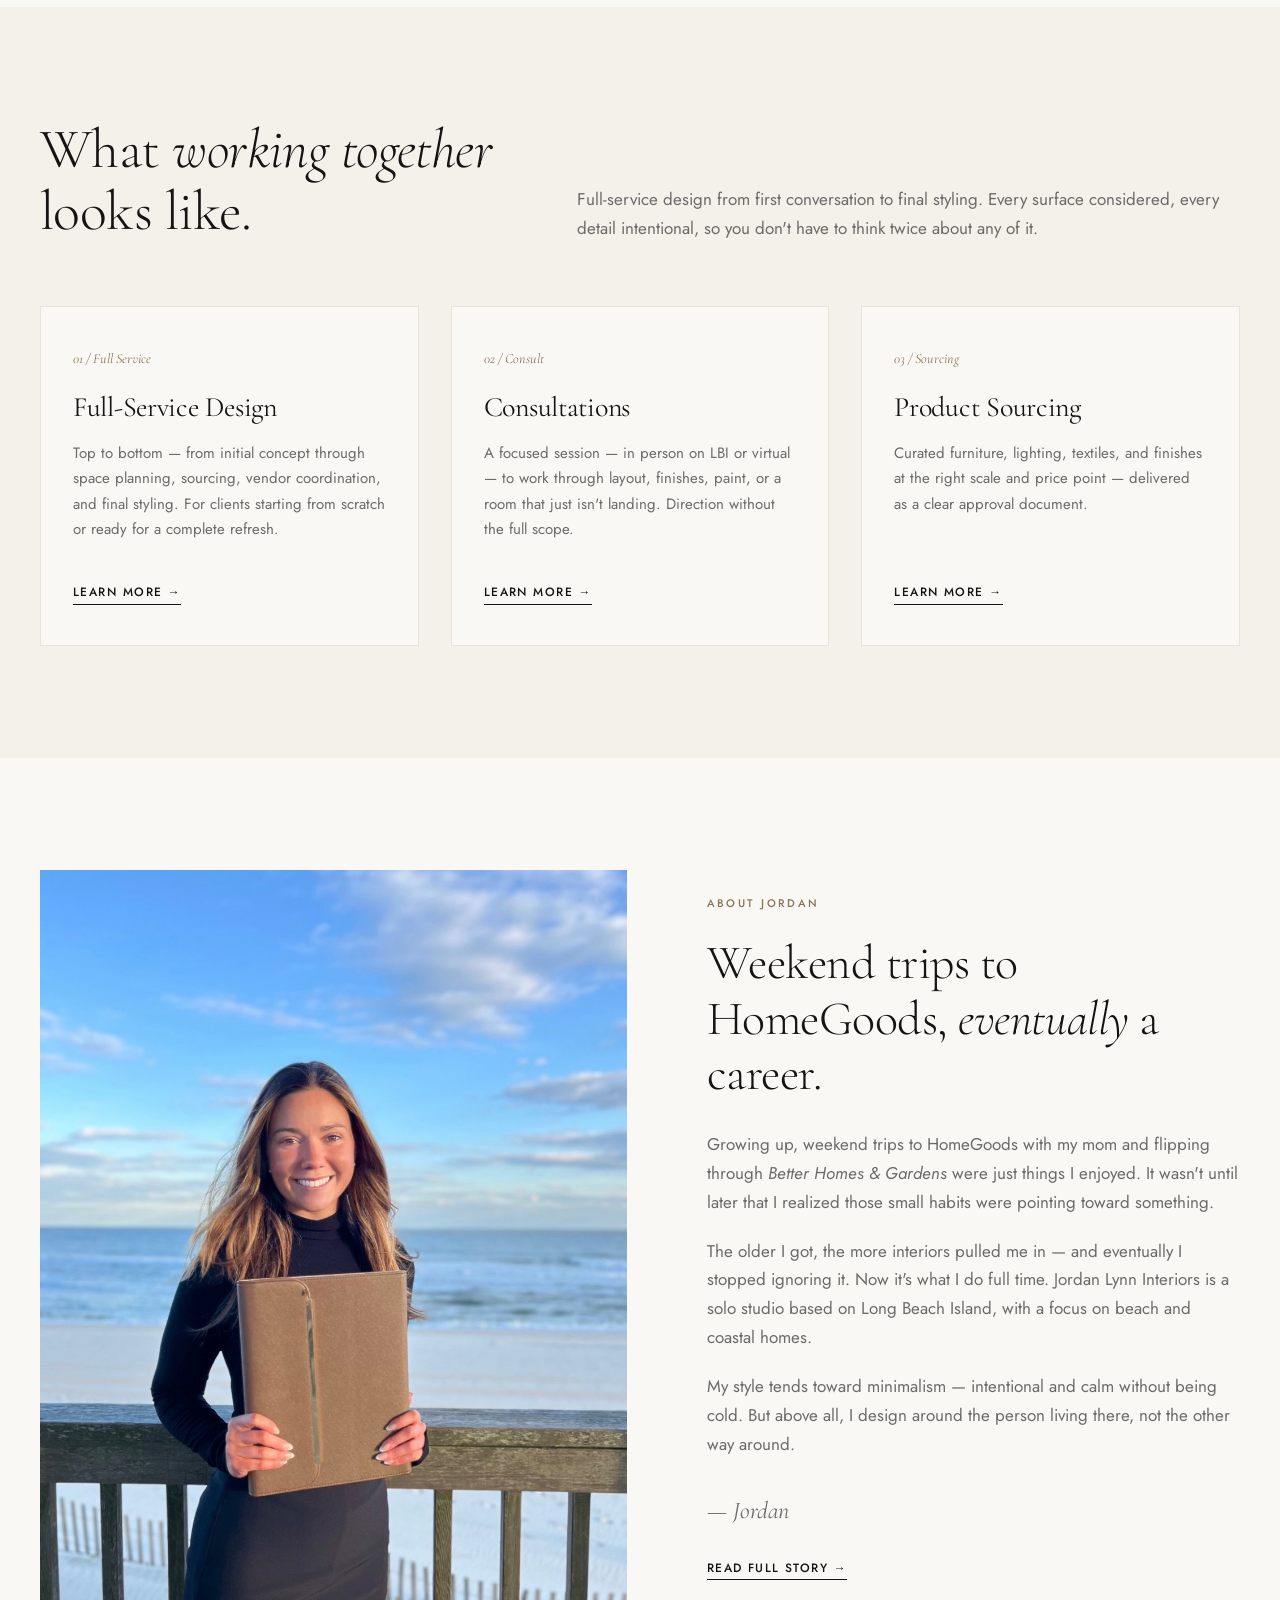
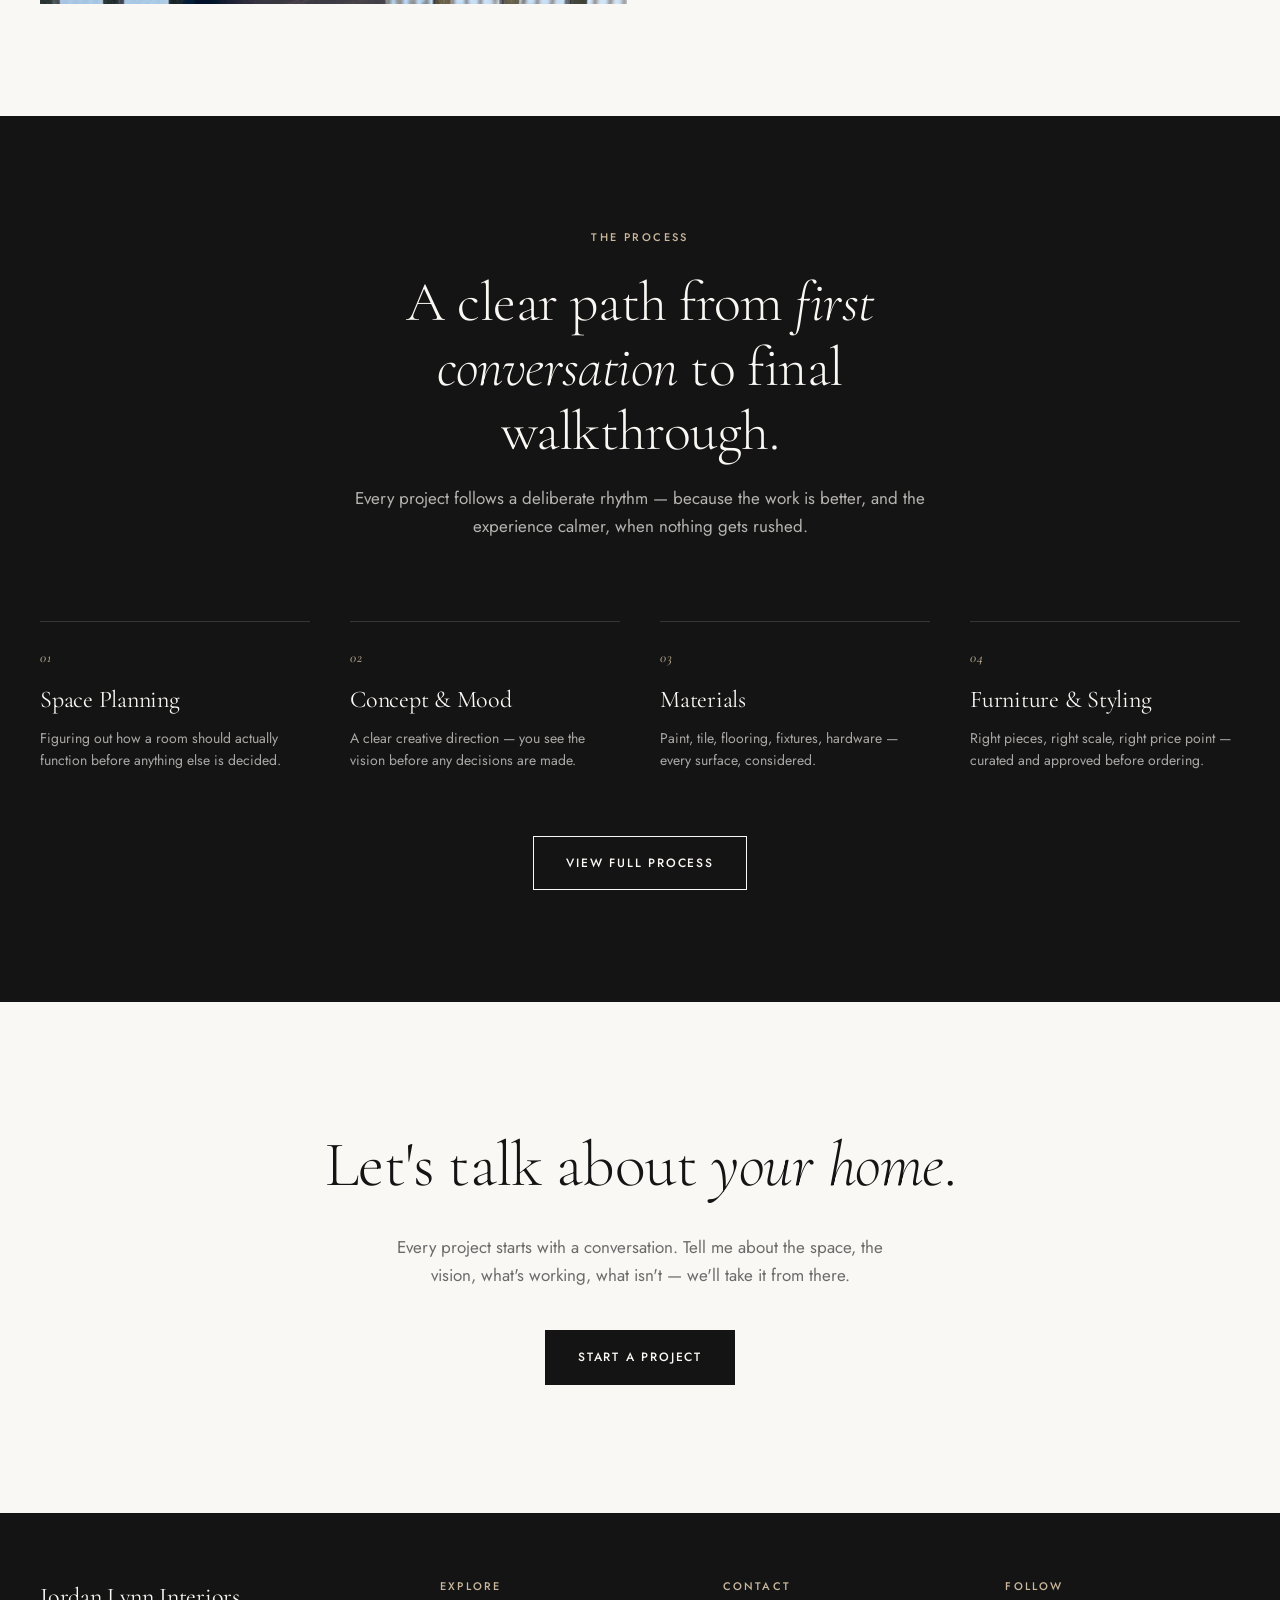
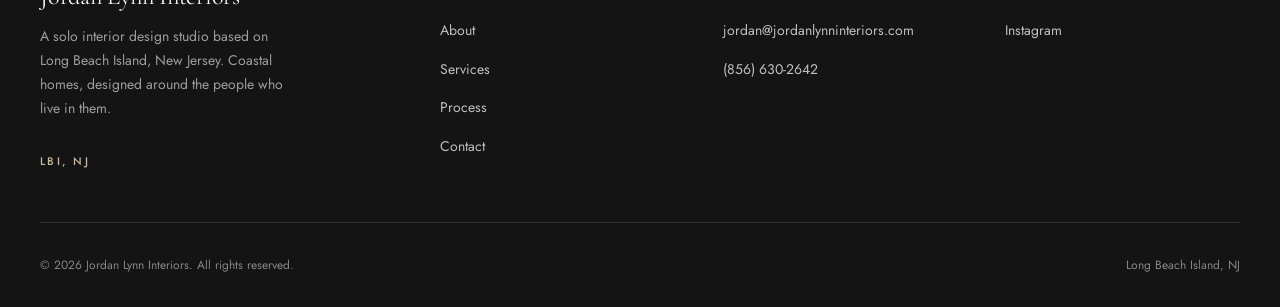
==== commit ab9e9cc3: "Update index.html" ====
--- a/index.html
+++ b/index.html
@@ -17,7 +17,7 @@
 
 <!-- NAV -->
 <nav class="nav">
-  <a href="index.html" class="nav__brand"><img src="JL_Interiors_-_1.png" alt="Jordan Lynn Interiors"></a>
+  <a href="index.html" class="nav__brand"><img src="JL%20Interiors%20-%201.png" alt="Jordan Lynn Interiors"></a>
   <button class="nav__toggle" aria-label="Toggle menu" aria-expanded="false">
     <svg viewBox="0 0 24 24" fill="none" stroke="currentColor" stroke-width="1.5"><path d="M4 7h16M4 12h16M4 17h16"/></svg>
   </button>
--- a/css/styles.css
+++ b/css/styles.css
@@ -74,6 +74,18 @@
   font-size: 20px;
   font-weight: 500;
   letter-spacing: 0.02em;
+  display: flex;
+  align-items: center;
+}
+.nav__brand img {
+  height: 50px;
+  width: auto;
+  display: block;
+}
+@media (max-width: 780px) {
+  .nav__brand img {
+    height: 38px;
+  }
 }
 .nav__links {
   display: flex;
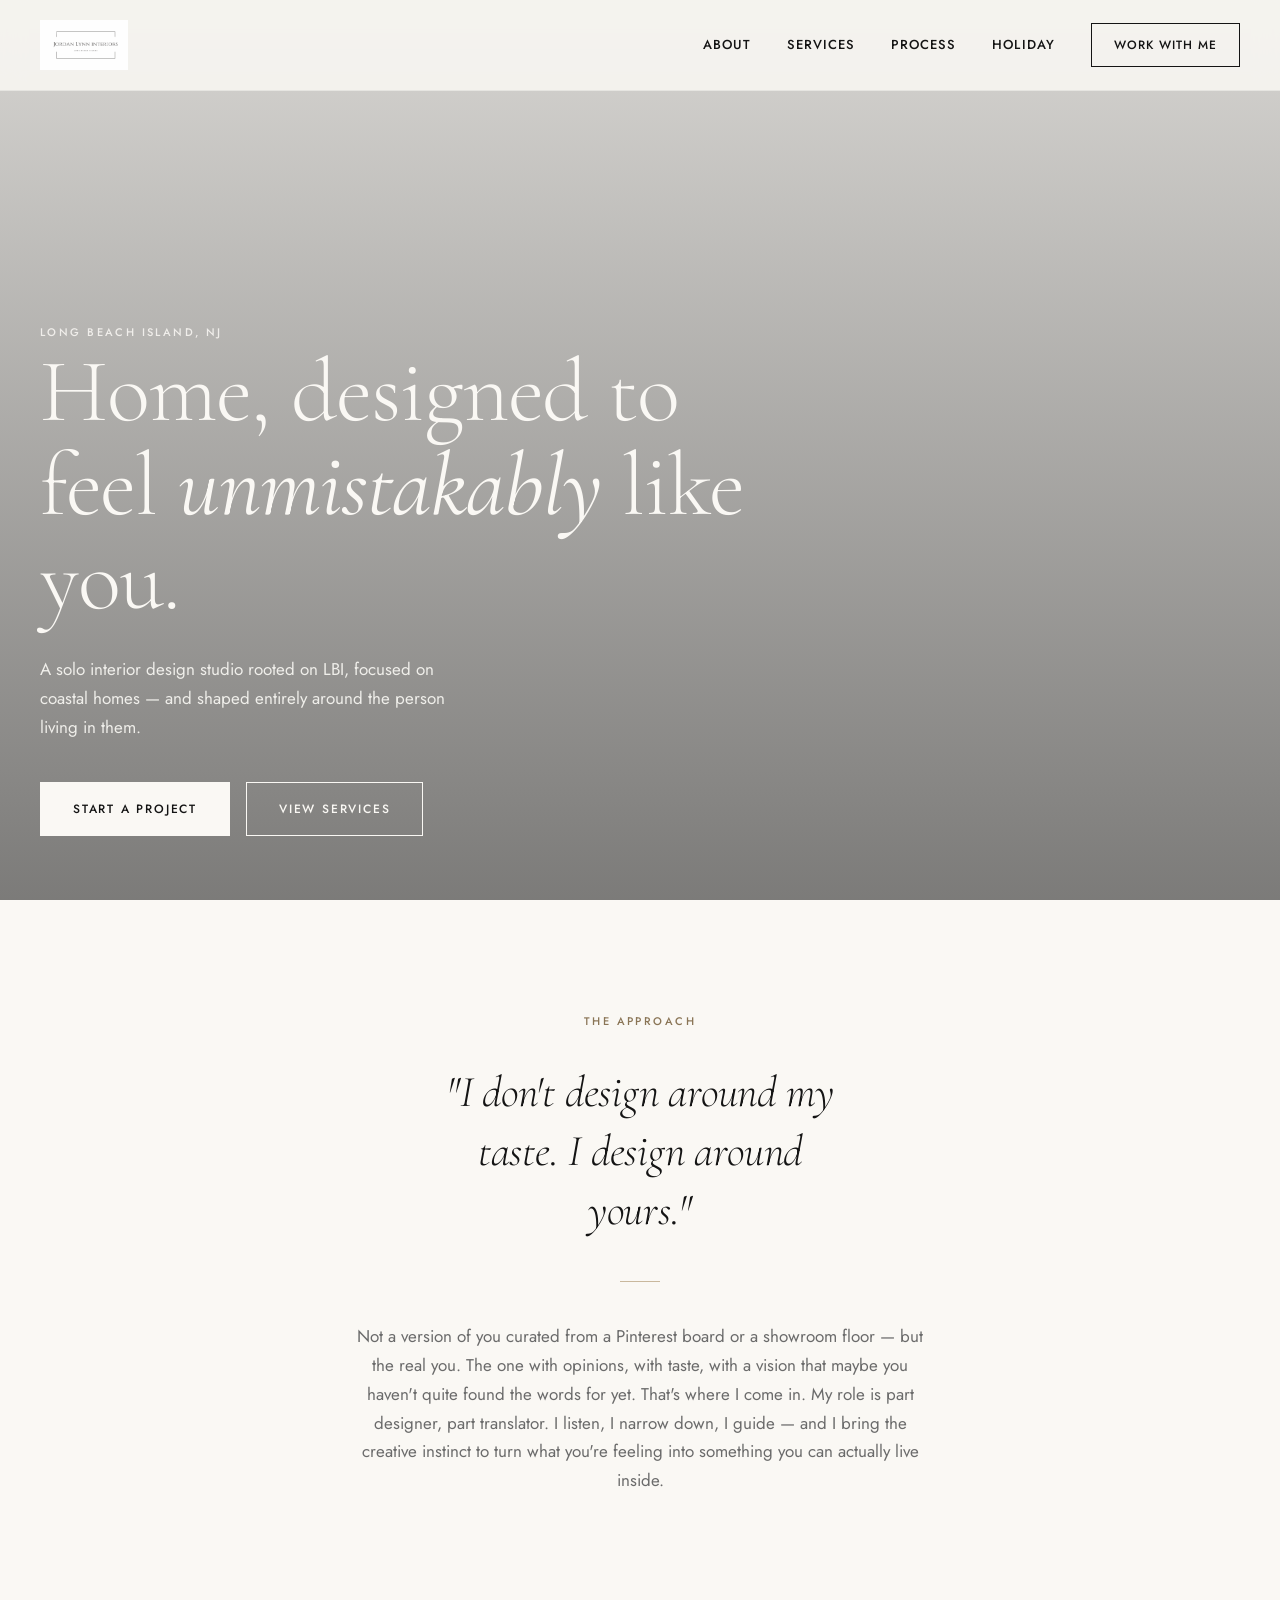
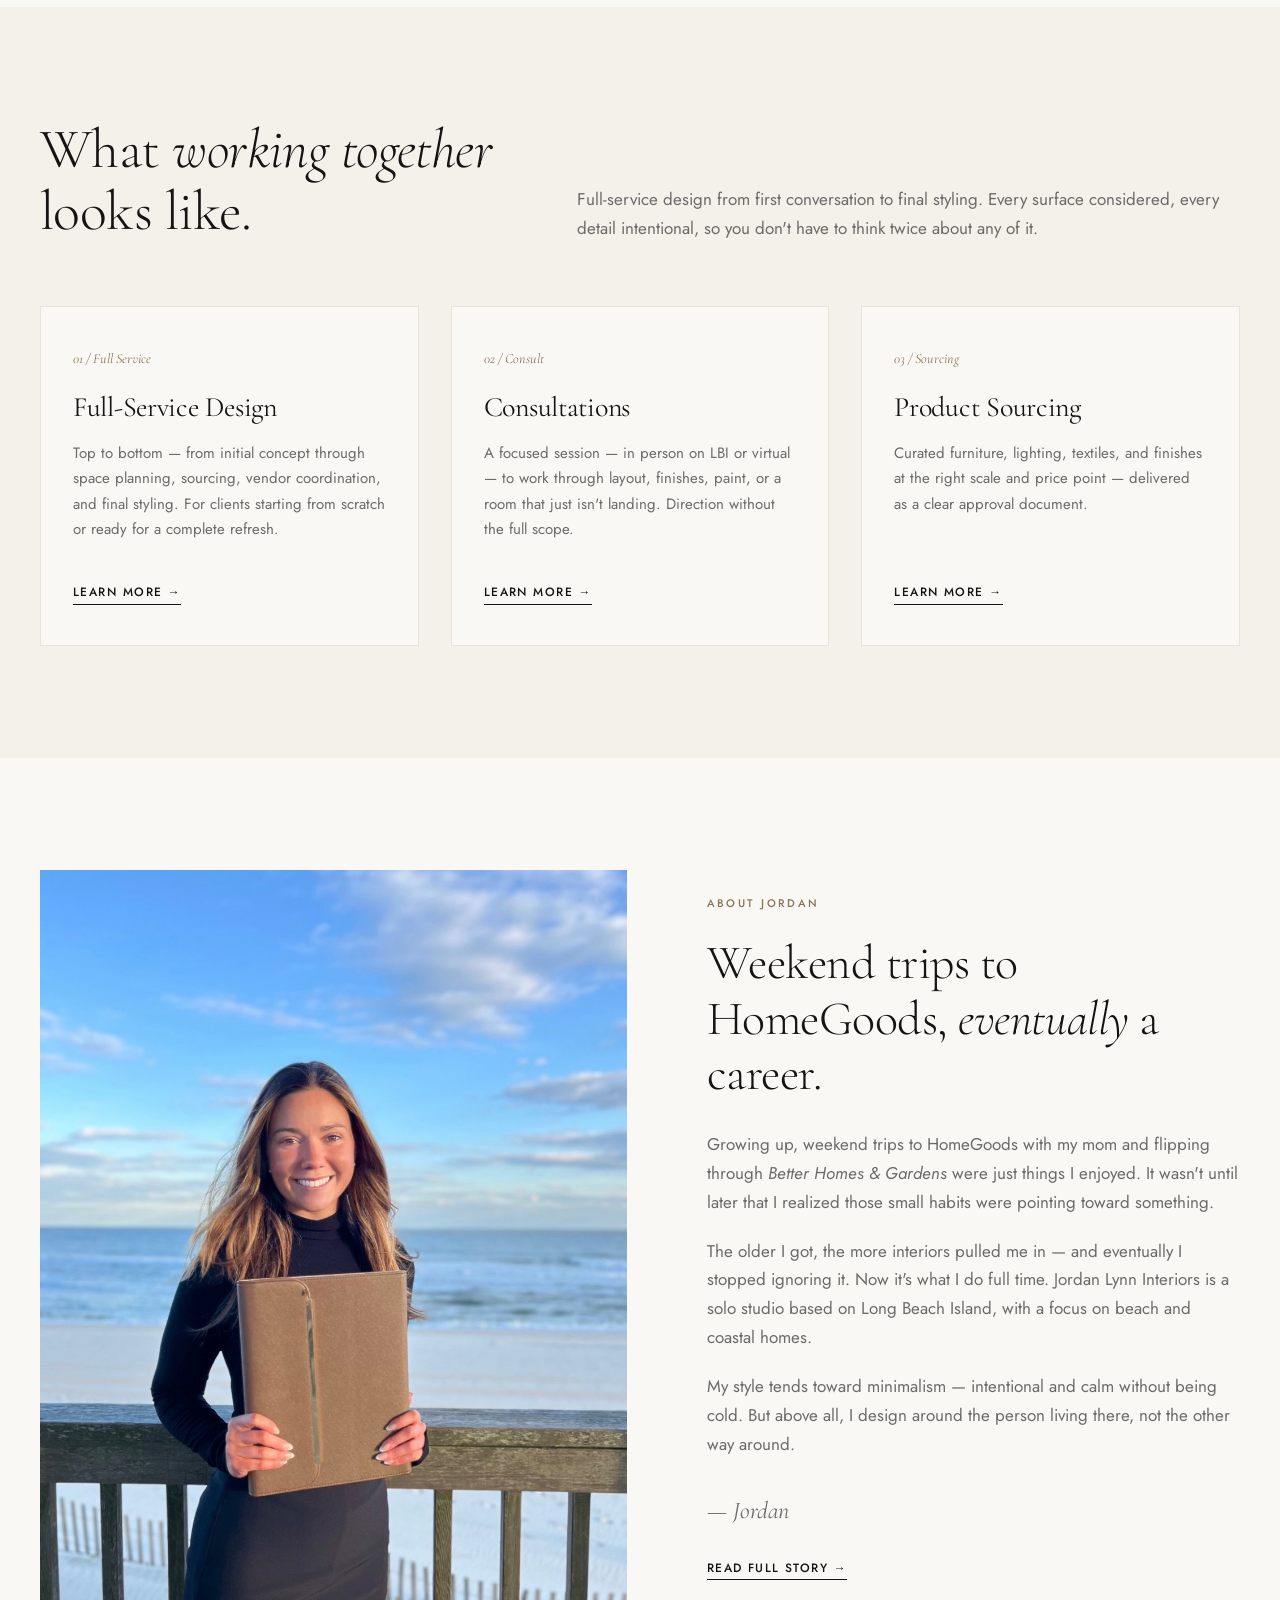
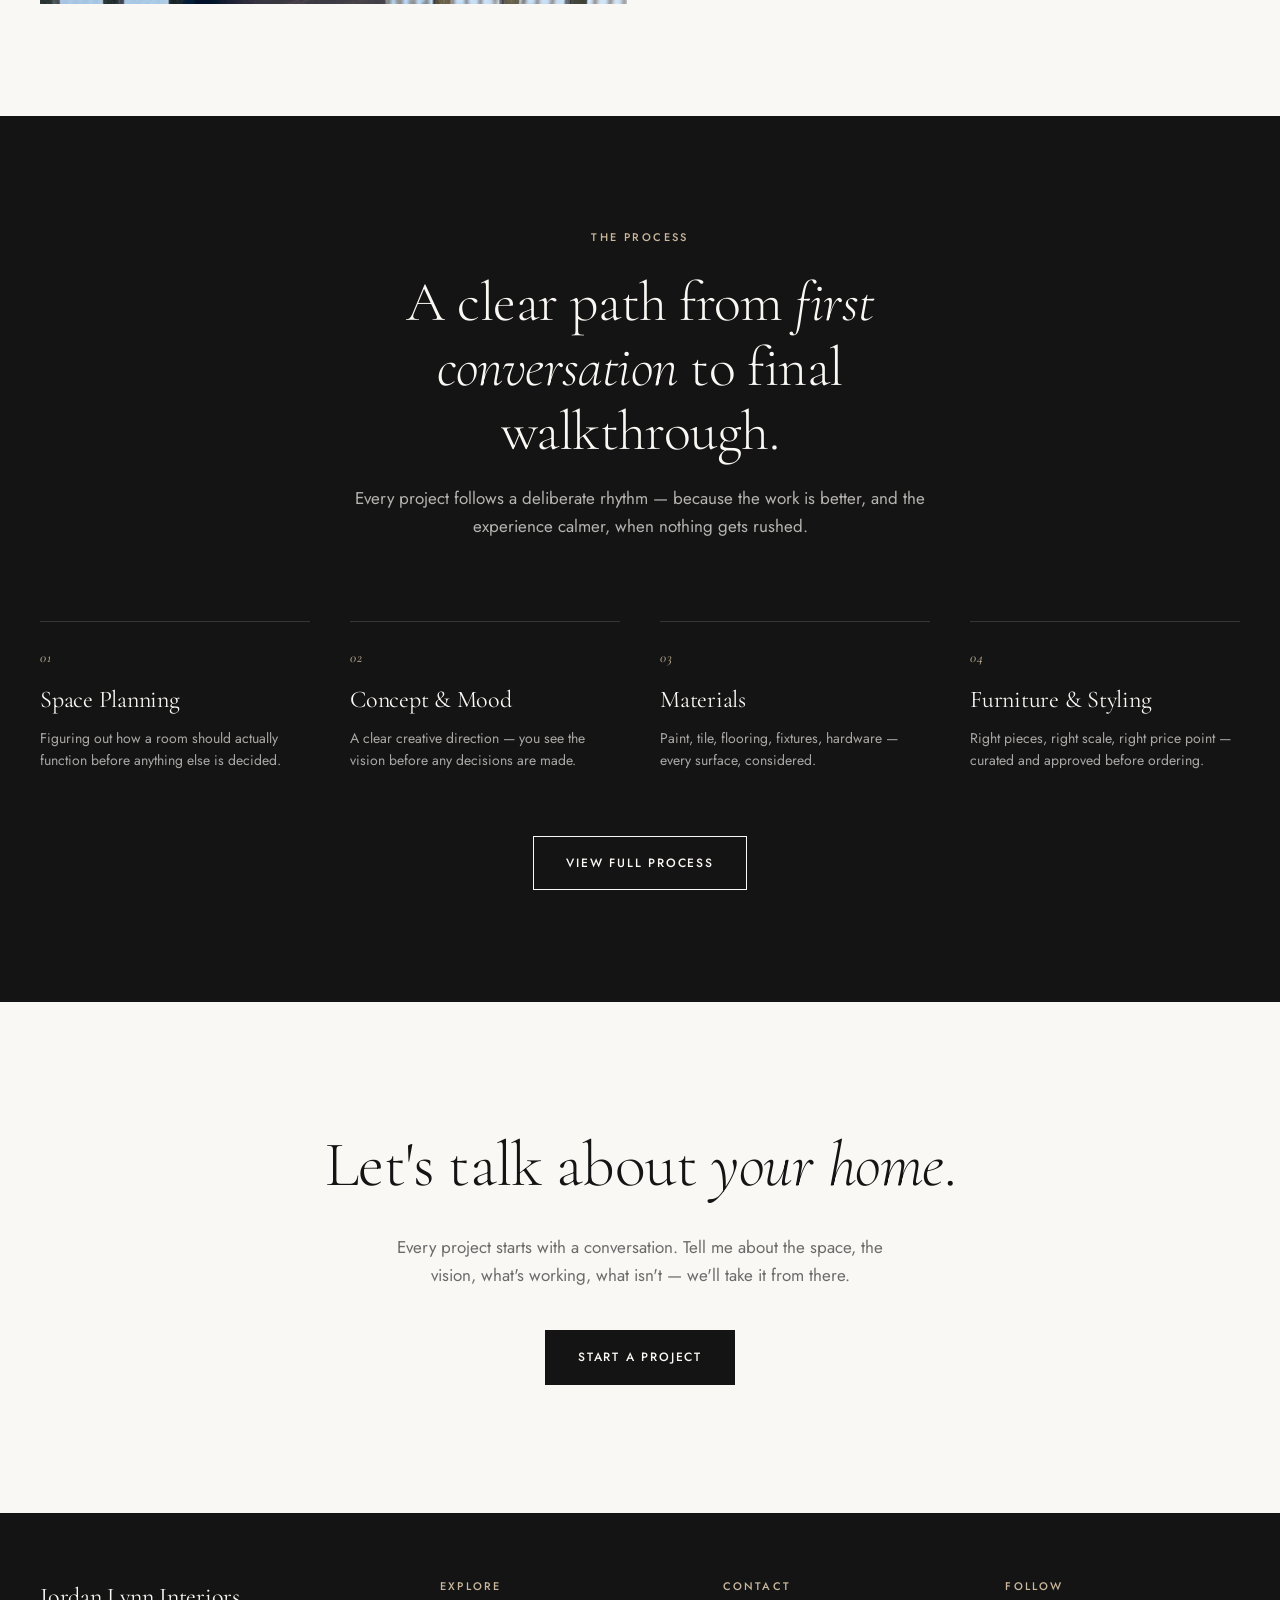
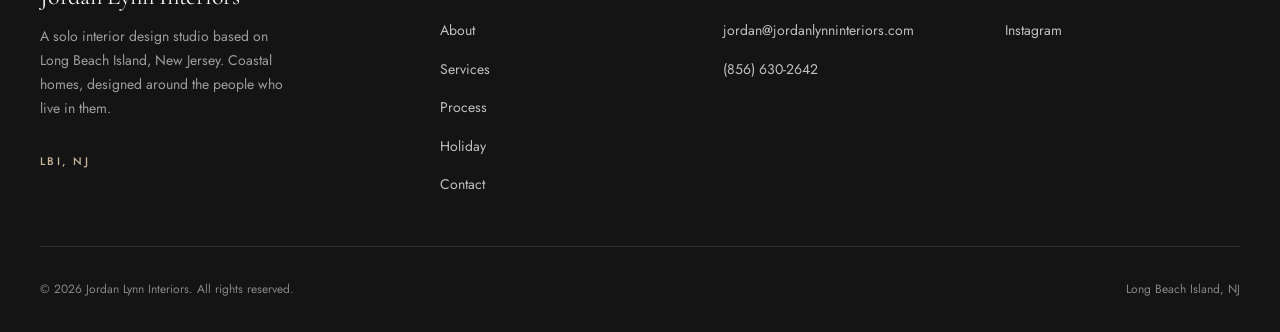
==== commit 679c17c5: "Add Holiday Styling page and menu link New holiday.html page for the holiday decorating service: hom" ====
--- a/index.html
+++ b/index.html
@@ -25,6 +25,7 @@
     <a href="about.html">About</a>
     <a href="services.html">Services</a>
     <a href="process.html">Process</a>
+    <a href="holiday.html">Holiday</a>
     <a href="contact.html" class="nav__cta">Work With Me</a>
   </div>
 </nav>
@@ -156,6 +157,7 @@
         <li><a href="about.html">About</a></li>
         <li><a href="services.html">Services</a></li>
         <li><a href="process.html">Process</a></li>
+        <li><a href="holiday.html">Holiday</a></li>
         <li><a href="contact.html">Contact</a></li>
       </ul>
     </div>
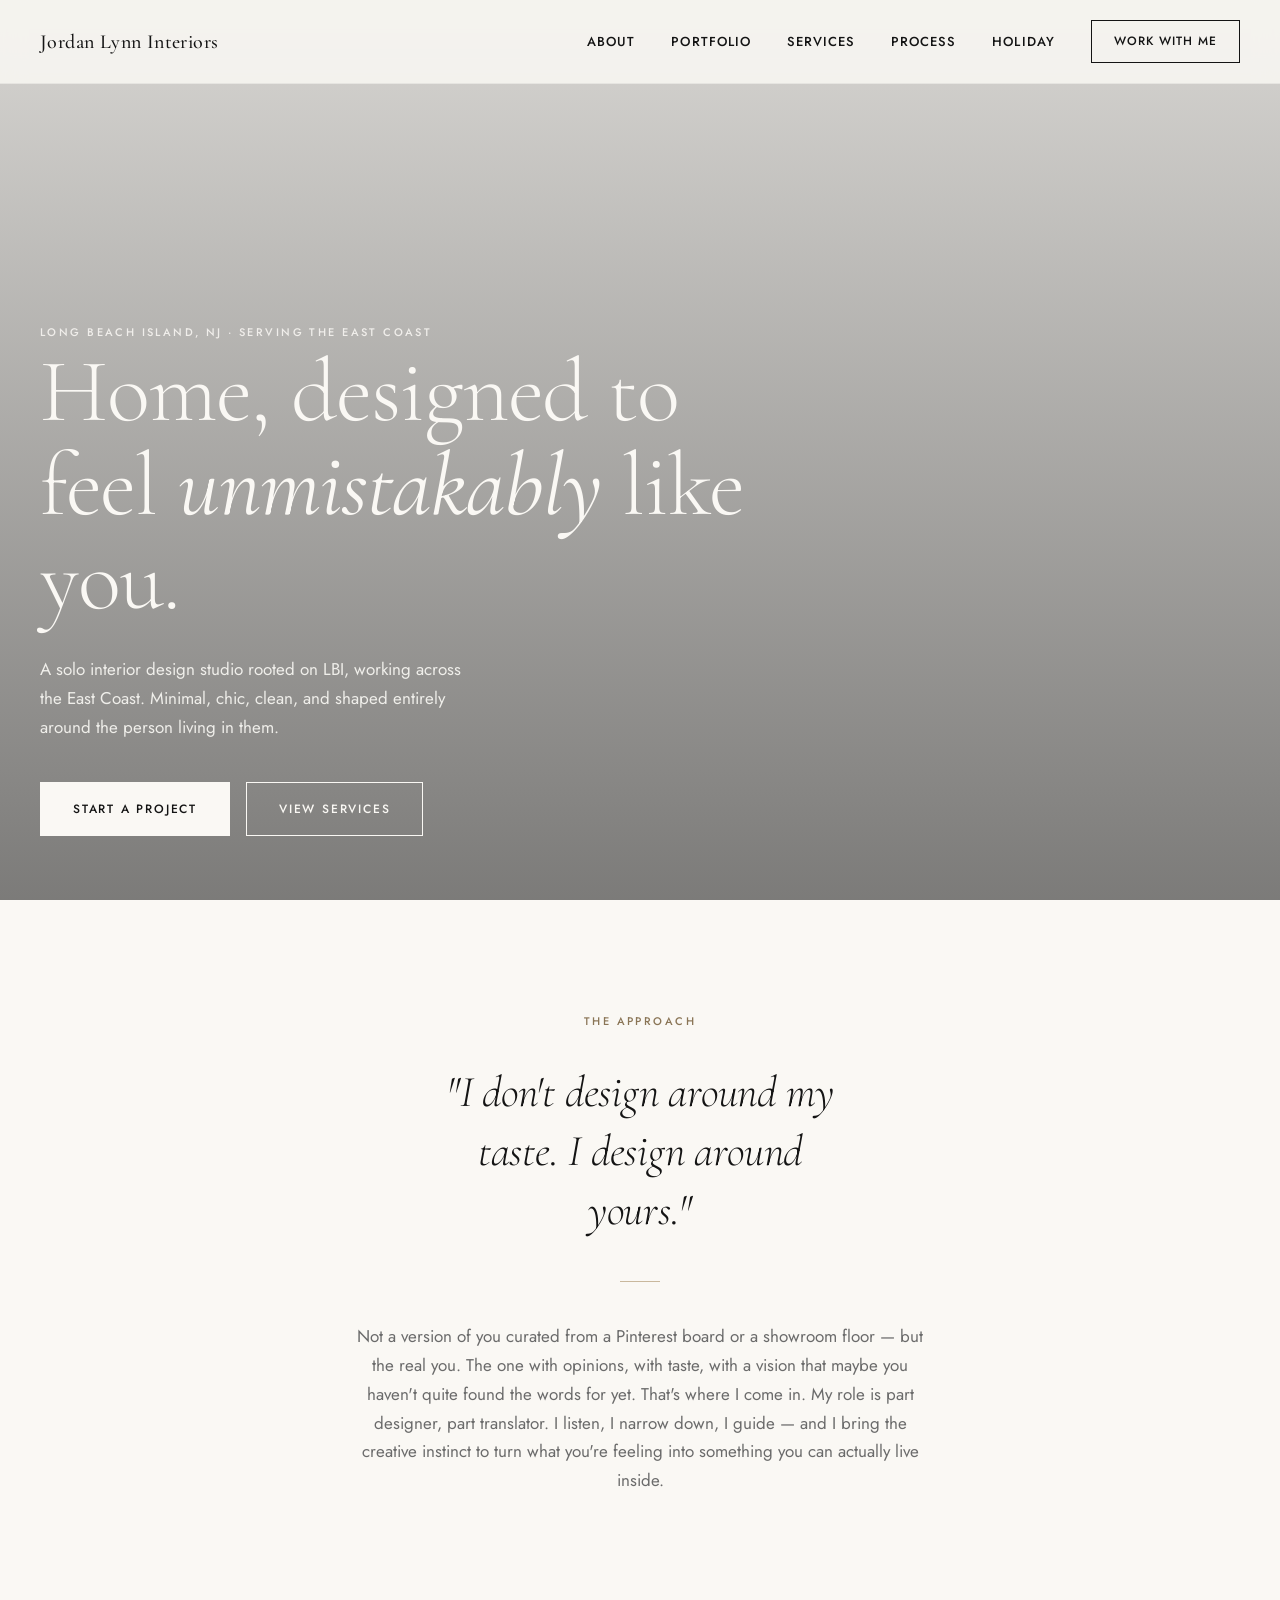
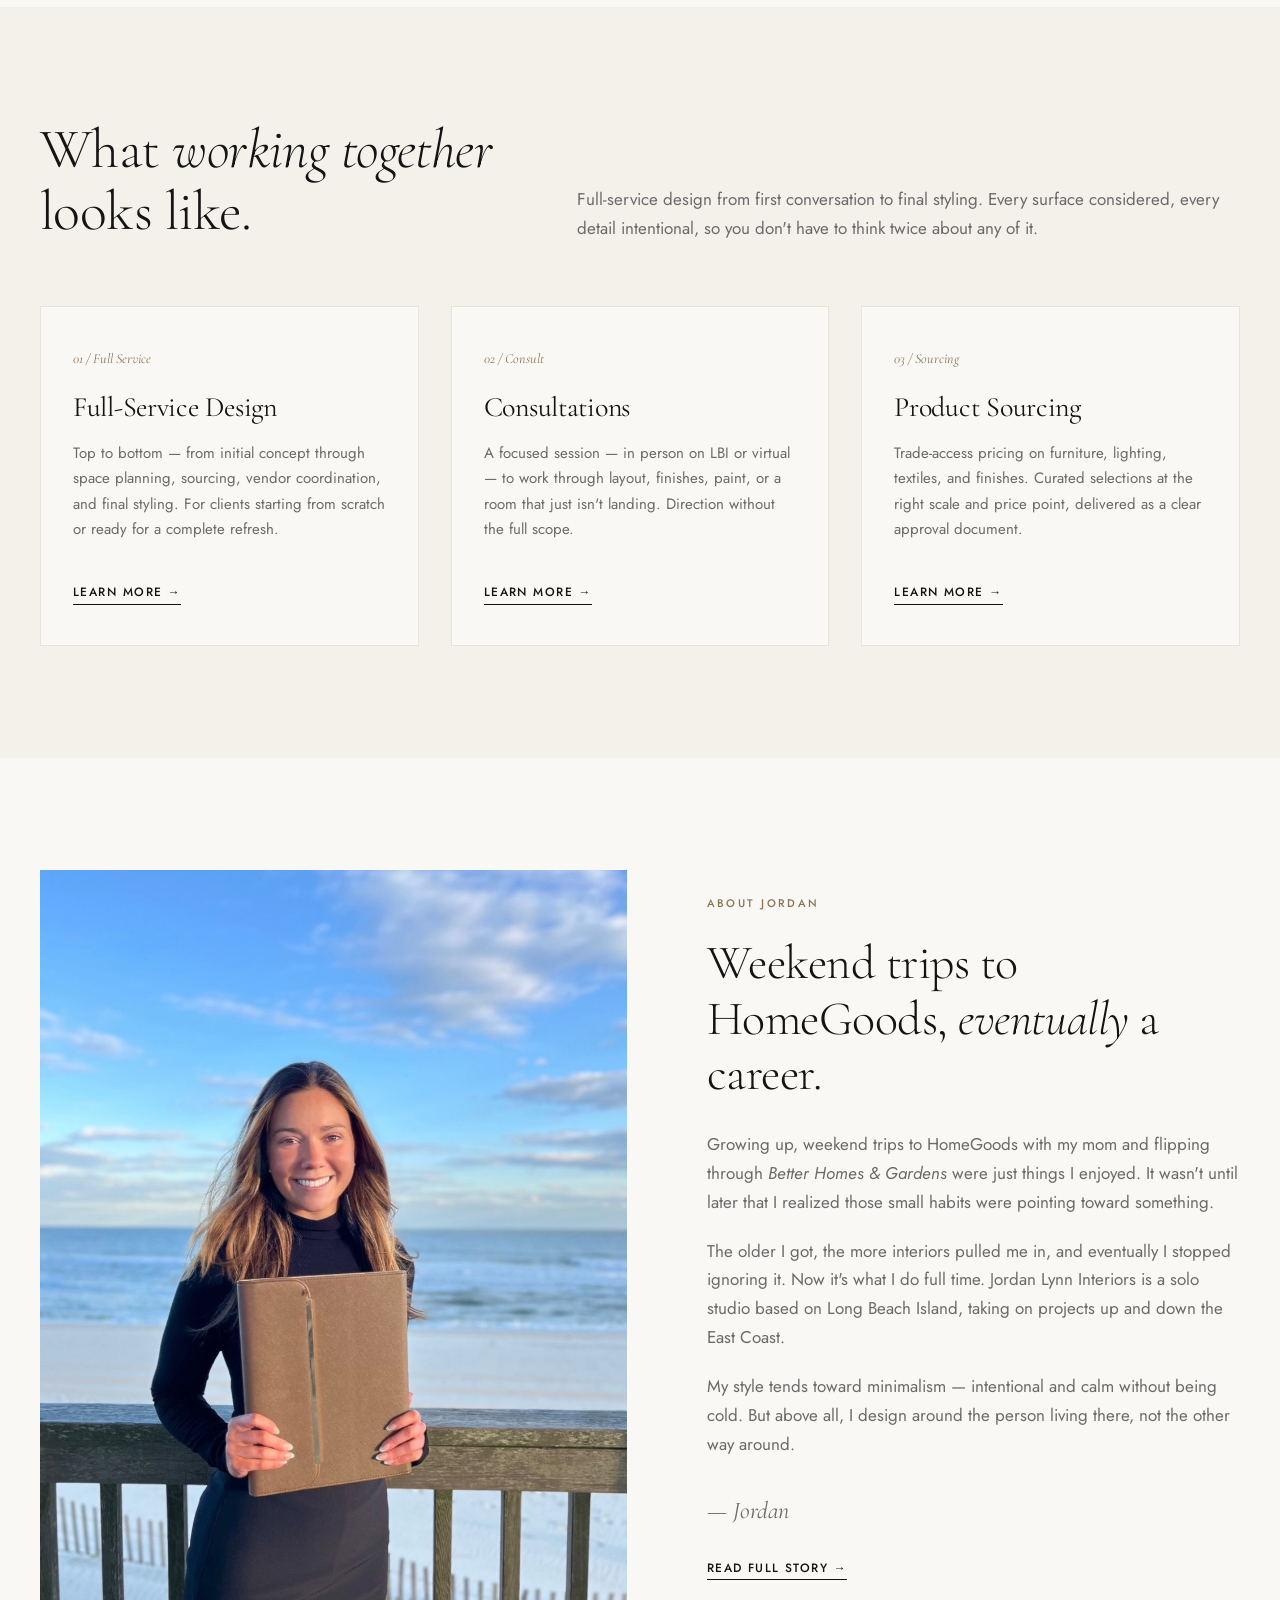
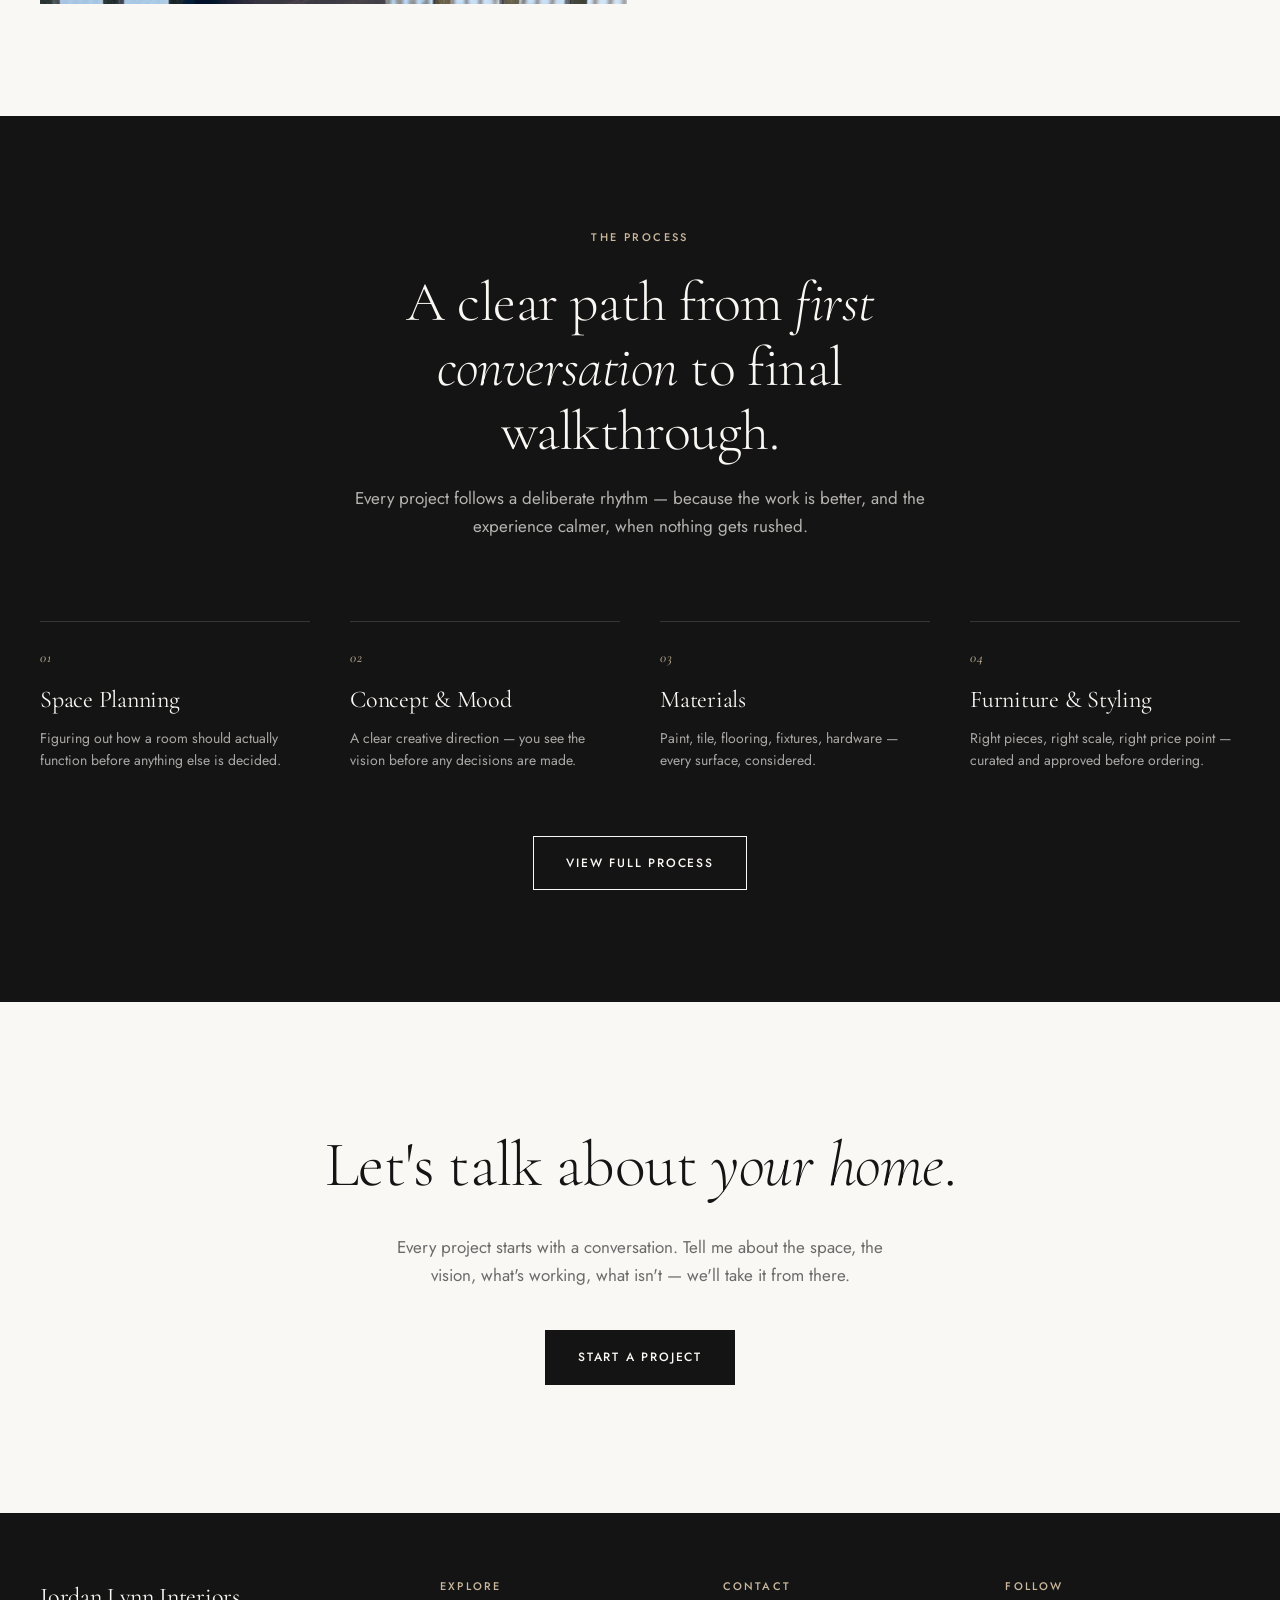
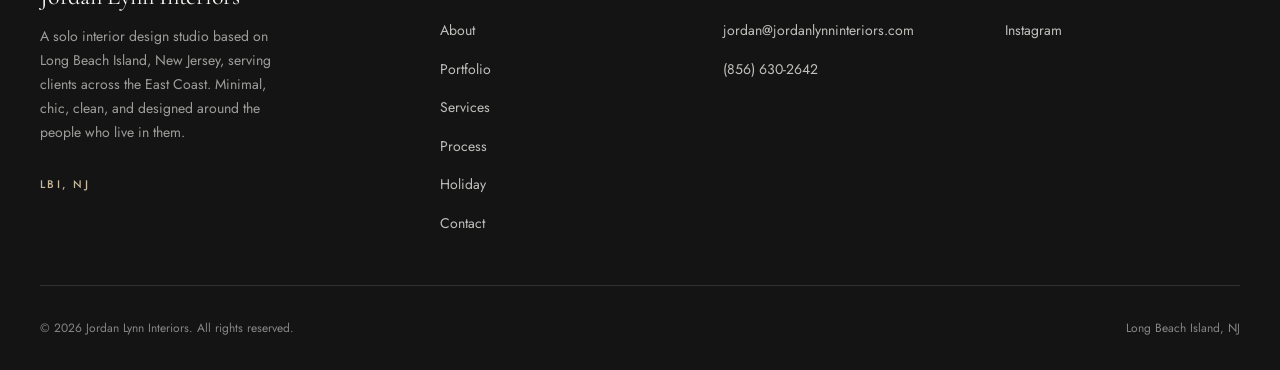
==== commit bd60edba: "Sync with the live site: add Portfolio page and photos, live styles and copy, Holiday links Co-Autho" ====
--- a/index.html
+++ b/index.html
@@ -3,26 +3,27 @@
 <head>
   <meta charset="UTF-8">
   <meta name="viewport" content="width=device-width, initial-scale=1.0">
-  <title>Jordan Lynn Interiors — Long Beach Island, NJ</title>
-  <meta name="description" content="A solo interior design studio based on Long Beach Island, NJ. Coastal homes, designed around the person living there.">
+  <title>Jordan Lynn Interiors | Long Beach Island, NJ &amp; the East Coast</title>
+  <meta name="description" content="A solo interior design studio based on Long Beach Island, NJ, serving the East Coast. Minimal, chic, clean, designed around the person living there.">
   <meta property="og:title" content="Jordan Lynn Interiors">
-  <meta property="og:description" content="Coastal interior design on Long Beach Island, NJ. Designed around you, not my taste.">
+  <meta property="og:description" content="Interior design based on Long Beach Island, NJ, serving the East Coast. Designed around you, not my taste.">
   <meta property="og:type" content="website">
   <link rel="preconnect" href="https://fonts.googleapis.com">
   <link rel="preconnect" href="https://fonts.gstatic.com" crossorigin>
   <link href="https://fonts.googleapis.com/css2?family=Cormorant+Garamond:wght@300;400;500&family=Jost:wght@300;400;500;600&display=swap" rel="stylesheet">
-  <link rel="stylesheet" href="css/styles.css">
+  <link rel="stylesheet" href="css/styles.css?v=20261103">
 </head>
 <body>
 
 <!-- NAV -->
 <nav class="nav">
-  <a href="index.html" class="nav__brand"><img src="JL%20Interiors%20-%201.png" alt="Jordan Lynn Interiors"></a>
+  <a href="index.html" class="nav__brand">Jordan Lynn Interiors</a>
   <button class="nav__toggle" aria-label="Toggle menu" aria-expanded="false">
     <svg viewBox="0 0 24 24" fill="none" stroke="currentColor" stroke-width="1.5"><path d="M4 7h16M4 12h16M4 17h16"/></svg>
   </button>
   <div class="nav__links">
     <a href="about.html">About</a>
+    <a href="portfolio.html">Portfolio</a>
     <a href="services.html">Services</a>
     <a href="process.html">Process</a>
     <a href="holiday.html">Holiday</a>
@@ -34,9 +35,9 @@
 <section class="hero">
   <div class="hero__bg"></div>
   <div class="hero__inner">
-    <span class="label hero__eyebrow">Long Beach Island, NJ</span>
+    <span class="label hero__eyebrow">Long Beach Island, NJ &middot; Serving the East Coast</span>
     <h1>Home, designed to feel <em>unmistakably</em> like you.</h1>
-    <p class="hero__sub">A solo interior design studio rooted on LBI, focused on coastal homes — and shaped entirely around the person living in them.</p>
+    <p class="hero__sub">A solo interior design studio rooted on LBI, working across the East Coast. Minimal, chic, clean, and shaped entirely around the person living in them.</p>
     <div class="hero__actions">
       <a href="contact.html" class="btn btn--primary">Start a Project</a>
       <a href="services.html" class="btn btn--ghost">View Services</a>
@@ -77,7 +78,7 @@
       <div class="service">
         <span class="service__num">03 / Sourcing</span>
         <h3>Product Sourcing</h3>
-       <p>Curated furniture, lighting, textiles, and finishes at the right scale and price point — delivered as a clear approval document.</p>
+        <p>Trade-access pricing on furniture, lighting, textiles, and finishes. Curated selections at the right scale and price point, delivered as a clear approval document.</p>
         <a href="services.html#sourcing" class="service__link">Learn More →</a>
       </div>
     </div>
@@ -92,7 +93,7 @@
       <span class="label">About Jordan</span>
       <h2>Weekend trips to HomeGoods, <em>eventually</em> a career.</h2>
       <p>Growing up, weekend trips to HomeGoods with my mom and flipping through <em>Better Homes &amp; Gardens</em> were just things I enjoyed. It wasn't until later that I realized those small habits were pointing toward something.</p>
-      <p>The older I got, the more interiors pulled me in — and eventually I stopped ignoring it. Now it's what I do full time. Jordan Lynn Interiors is a solo studio based on Long Beach Island, with a focus on beach and coastal homes.</p>
+      <p>The older I got, the more interiors pulled me in, and eventually I stopped ignoring it. Now it's what I do full time. Jordan Lynn Interiors is a solo studio based on Long Beach Island, taking on projects up and down the East Coast.</p>
       <p>My style tends toward minimalism — intentional and calm without being cold. But above all, I design around the person living there, not the other way around.</p>
       <p class="about__sign">— Jordan</p>
       <a href="about.html" class="service__link" style="margin-top: 1.5rem;">Read Full Story →</a>
@@ -148,13 +149,14 @@
   <div class="footer__grid">
     <div class="footer__brand">
       <h4>Jordan Lynn Interiors</h4>
-      <p>A solo interior design studio based on Long Beach Island, New Jersey. Coastal homes, designed around the people who live in them.</p>
+      <p>A solo interior design studio based on Long Beach Island, New Jersey, serving clients across the East Coast. Minimal, chic, clean, and designed around the people who live in them.</p>
       <span class="label" style="color: var(--sand);">LBI, NJ</span>
     </div>
     <div class="footer__col">
       <h5>Explore</h5>
       <ul>
         <li><a href="about.html">About</a></li>
+        <li><a href="portfolio.html">Portfolio</a></li>
         <li><a href="services.html">Services</a></li>
         <li><a href="process.html">Process</a></li>
         <li><a href="holiday.html">Holiday</a></li>
--- a/css/styles.css
+++ b/css/styles.css
@@ -1,5 +1,5 @@
 /* ============================================================
-   JORDAN LYNN INTERIORS â€” MASTER STYLESHEET
+   JORDAN LYNN INTERIORS — MASTER STYLESHEET
    One file. All brand decisions. Change once, cascade everywhere.
    ============================================================ */
 
@@ -74,18 +74,6 @@
   font-size: 20px;
   font-weight: 500;
   letter-spacing: 0.02em;
-  display: flex;
-  align-items: center;
-}
-.nav__brand img {
-  height: 50px;
-  width: auto;
-  display: block;
-}
-@media (max-width: 780px) {
-  .nav__brand img {
-    height: 38px;
-  }
 }
 .nav__links {
   display: flex;
@@ -124,22 +112,40 @@
 
 @media (max-width: 780px) {
   .nav__links {
-    position: fixed;
-    top: 0;
+    position: absolute;
+    top: 100%;
+    left: 0;
     right: 0;
-    bottom: 0;
-    width: min(340px, 85vw);
     flex-direction: column;
+    align-items: stretch;
+    gap: 0;
     background: var(--off-white);
-    padding: 5rem 2rem 2rem;
-    gap: 1.5rem;
-    align-items: flex-start;
-    transform: translateX(100%);
-    transition: transform 0.3s ease;
-    box-shadow: -4px 0 20px rgba(0,0,0,0.05);
+    border-bottom: 1px solid var(--hair);
+    box-shadow: 0 16px 32px rgba(20, 20, 20, 0.08);
+    padding: 0.5rem 0 1.25rem;
+    opacity: 0;
+    visibility: hidden;
+    transform: translateY(-8px);
+    transition: opacity 0.25s ease, transform 0.25s ease, visibility 0.25s;
   }
-  .nav__links.is-open { transform: translateX(0); }
-  .nav__links a { font-size: 15px; }
+  .nav__links.is-open {
+    opacity: 1;
+    visibility: visible;
+    transform: translateY(0);
+  }
+  .nav__links a {
+    font-size: 15px;
+    padding: 1rem var(--gutter);
+    border-bottom: 1px solid var(--hair);
+  }
+  .nav__links a:last-child { border-bottom: 0; }
+  .nav__links .nav__cta {
+    margin: 1rem var(--gutter) 0;
+    padding: 0.85rem 1.4rem;
+    text-align: center;
+    border: 1px solid var(--ink);
+    border-bottom: 1px solid var(--ink);
+  }
   .nav__toggle { display: inline-flex; }
 }
 
@@ -197,9 +203,9 @@
 .hero__bg {
   position: absolute;
   inset: 0;
-  background-image: url('https://images.unsplash.com/photo-1600607687939-ce8a6c25118c?w=2000&q=85&auto=format');
+  background-image: url('../hero-living-room.jpg');
   background-size: cover;
-  background-position: center;
+  background-position: center 62%;
   z-index: 0;
 }
 .hero__bg::after {
@@ -370,7 +376,7 @@
 }
 .about__image {
   aspect-ratio: 4/5;
- background-image: url('../IMG_2197.jpeg');
+  background-image: url('../IMG_2197.jpeg');
   background-size: cover;
   background-position: center;
 }
@@ -731,7 +737,7 @@
   margin: 0;
 }
 
-/* honeypot field â€” spam filter, invisible to real users */
+/* honeypot field — spam filter, invisible to real users */
 .form__hp {
   position: absolute;
   left: -9999px;
@@ -828,3 +834,107 @@
   margin: 0 auto 2.5rem;
   color: var(--stone);
 }
+
+/* ---------- PORTFOLIO GALLERY ---------- */
+.gallery { padding: 5rem var(--gutter) 3rem; }
+.gallery .wrap { display: flex; flex-direction: column; gap: 6rem; }
+.g-row { display: grid; gap: 2.5rem; align-items: start; }
+.g-row--wide { grid-template-columns: 1fr; }
+.g-row--60-40 { grid-template-columns: 3fr 2fr; }
+.g-row--40-60 { grid-template-columns: 2fr 3fr; }
+.g-row--half { grid-template-columns: 1fr 1fr; }
+.g-item img {
+  width: 100%;
+  height: auto;
+  display: block;
+}
+.g-item--offset { margin-top: 5rem; }
+.g-item figcaption { margin-top: 1.25rem; }
+.g-item .label { display: block; margin-bottom: 0.4rem; }
+.g-item figcaption p {
+  font-family: var(--font-display);
+  font-style: italic;
+  font-size: 1.35rem;
+  font-weight: 400;
+  color: var(--ink);
+  margin: 0;
+  max-width: 44ch;
+}
+.g-row--wide .g-item img { max-height: 82vh; object-fit: cover; }
+.g-item--narrow { max-width: 720px; margin-left: auto; margin-right: auto; }
+@media (max-width: 800px) {
+  .gallery .wrap { gap: 3.5rem; }
+  .g-row--60-40, .g-row--40-60, .g-row--half { grid-template-columns: 1fr; gap: 3.5rem; }
+  .g-item--offset { margin-top: 0; }
+}
+.g-item video {
+  width: 100%;
+  height: auto;
+  display: block;
+}
+
+/* ---------- PORTFOLIO CAROUSEL ---------- */
+.carousel { padding: 4rem var(--gutter) 2rem; }
+.carousel .wrap { max-width: 1100px; position: relative; }
+.carousel__track {
+  display: flex;
+  overflow-x: auto;
+  scroll-snap-type: x mandatory;
+  scrollbar-width: none;
+  -webkit-overflow-scrolling: touch;
+}
+.carousel__track::-webkit-scrollbar { display: none; }
+.carousel__slide {
+  flex: 0 0 100%;
+  scroll-snap-align: center;
+  scroll-snap-stop: always;
+}
+.carousel__slide img {
+  width: 100%;
+  height: min(68vh, 640px);
+  object-fit: contain;
+  display: block;
+}
+.carousel__caption {
+  display: flex;
+  align-items: baseline;
+  justify-content: center;
+  gap: 1.25rem;
+  margin-top: 1.75rem;
+  min-height: 1.5rem;
+}
+.carousel__counter {
+  font-family: var(--font-body);
+  font-size: 0.8rem;
+  letter-spacing: 0.12em;
+  color: var(--stone);
+}
+.carousel__btn {
+  position: absolute;
+  top: calc(min(68vh, 640px) / 2);
+  transform: translateY(-50%);
+  background: none;
+  border: 1px solid var(--hair);
+  border-radius: 50%;
+  width: 3rem;
+  height: 3rem;
+  display: flex;
+  align-items: center;
+  justify-content: center;
+  cursor: pointer;
+  color: var(--ink);
+  background: var(--off-white);
+  transition: border-color 0.2s ease, color 0.2s ease;
+  z-index: 2;
+}
+.carousel__btn:hover { border-color: var(--tan); color: var(--tan); }
+.carousel__btn:focus-visible { outline: 2px solid var(--tan); outline-offset: 2px; }
+.carousel__btn svg { width: 1.1rem; height: 1.1rem; }
+.carousel__btn--prev { left: -1.5rem; }
+.carousel__btn--next { right: -1.5rem; }
+@media (max-width: 800px) {
+  .carousel__slide img { height: 60vh; }
+  .carousel__btn { top: 30vh; width: 2.6rem; height: 2.6rem; }
+  .carousel__btn--prev { left: 0.25rem; }
+  .carousel__btn--next { right: 0.25rem; }
+}
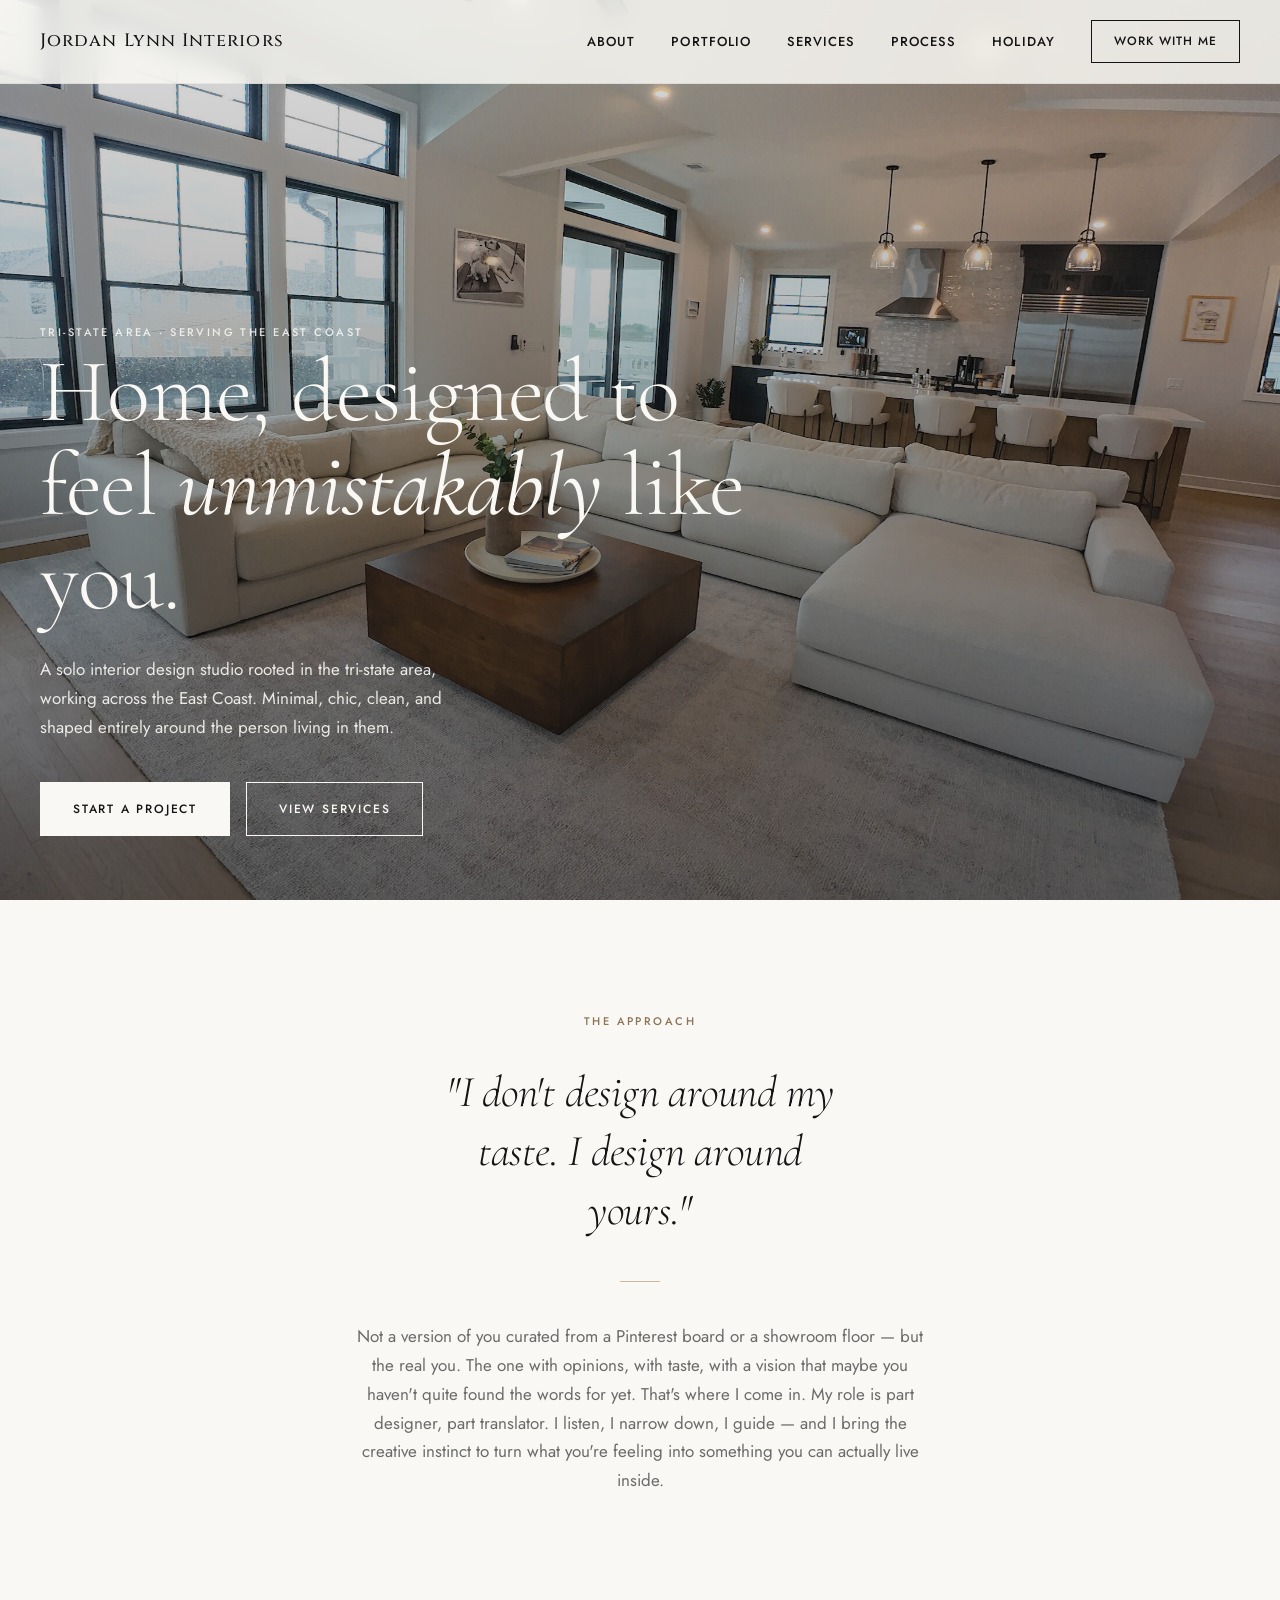
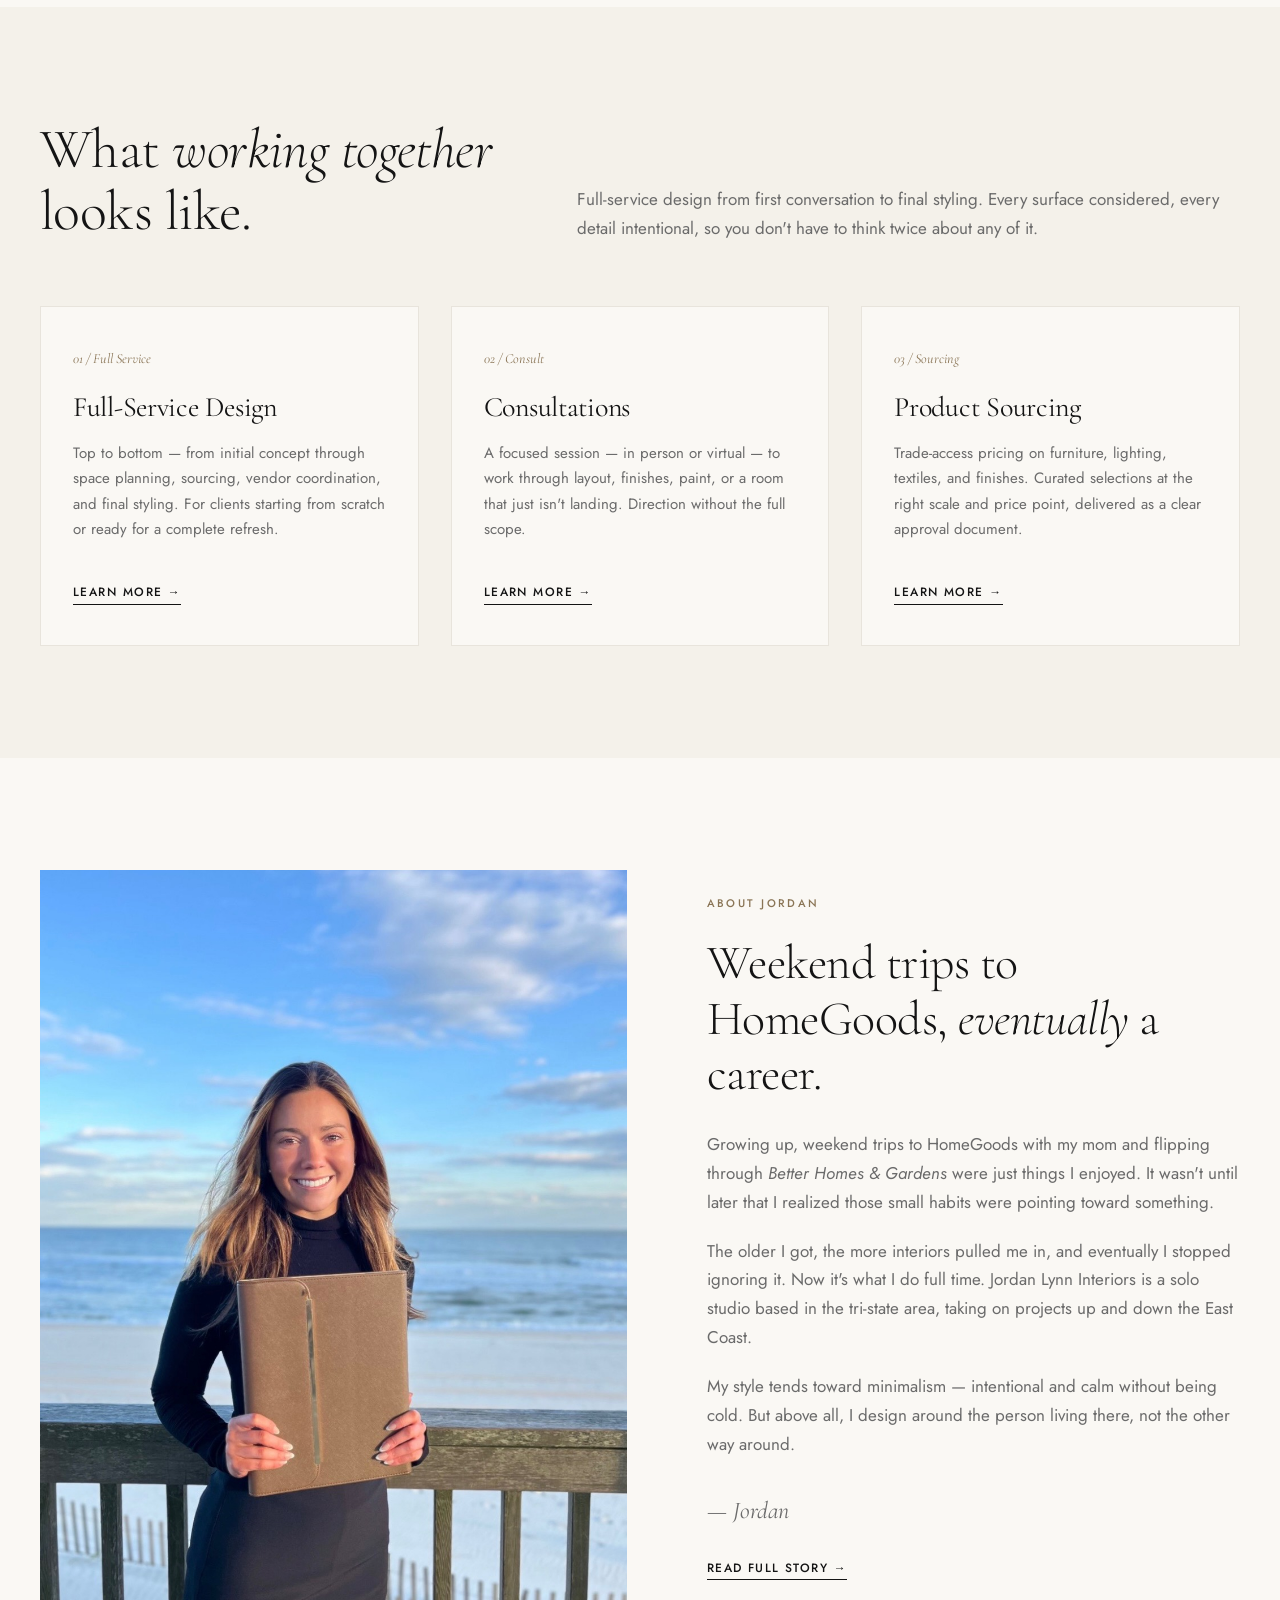
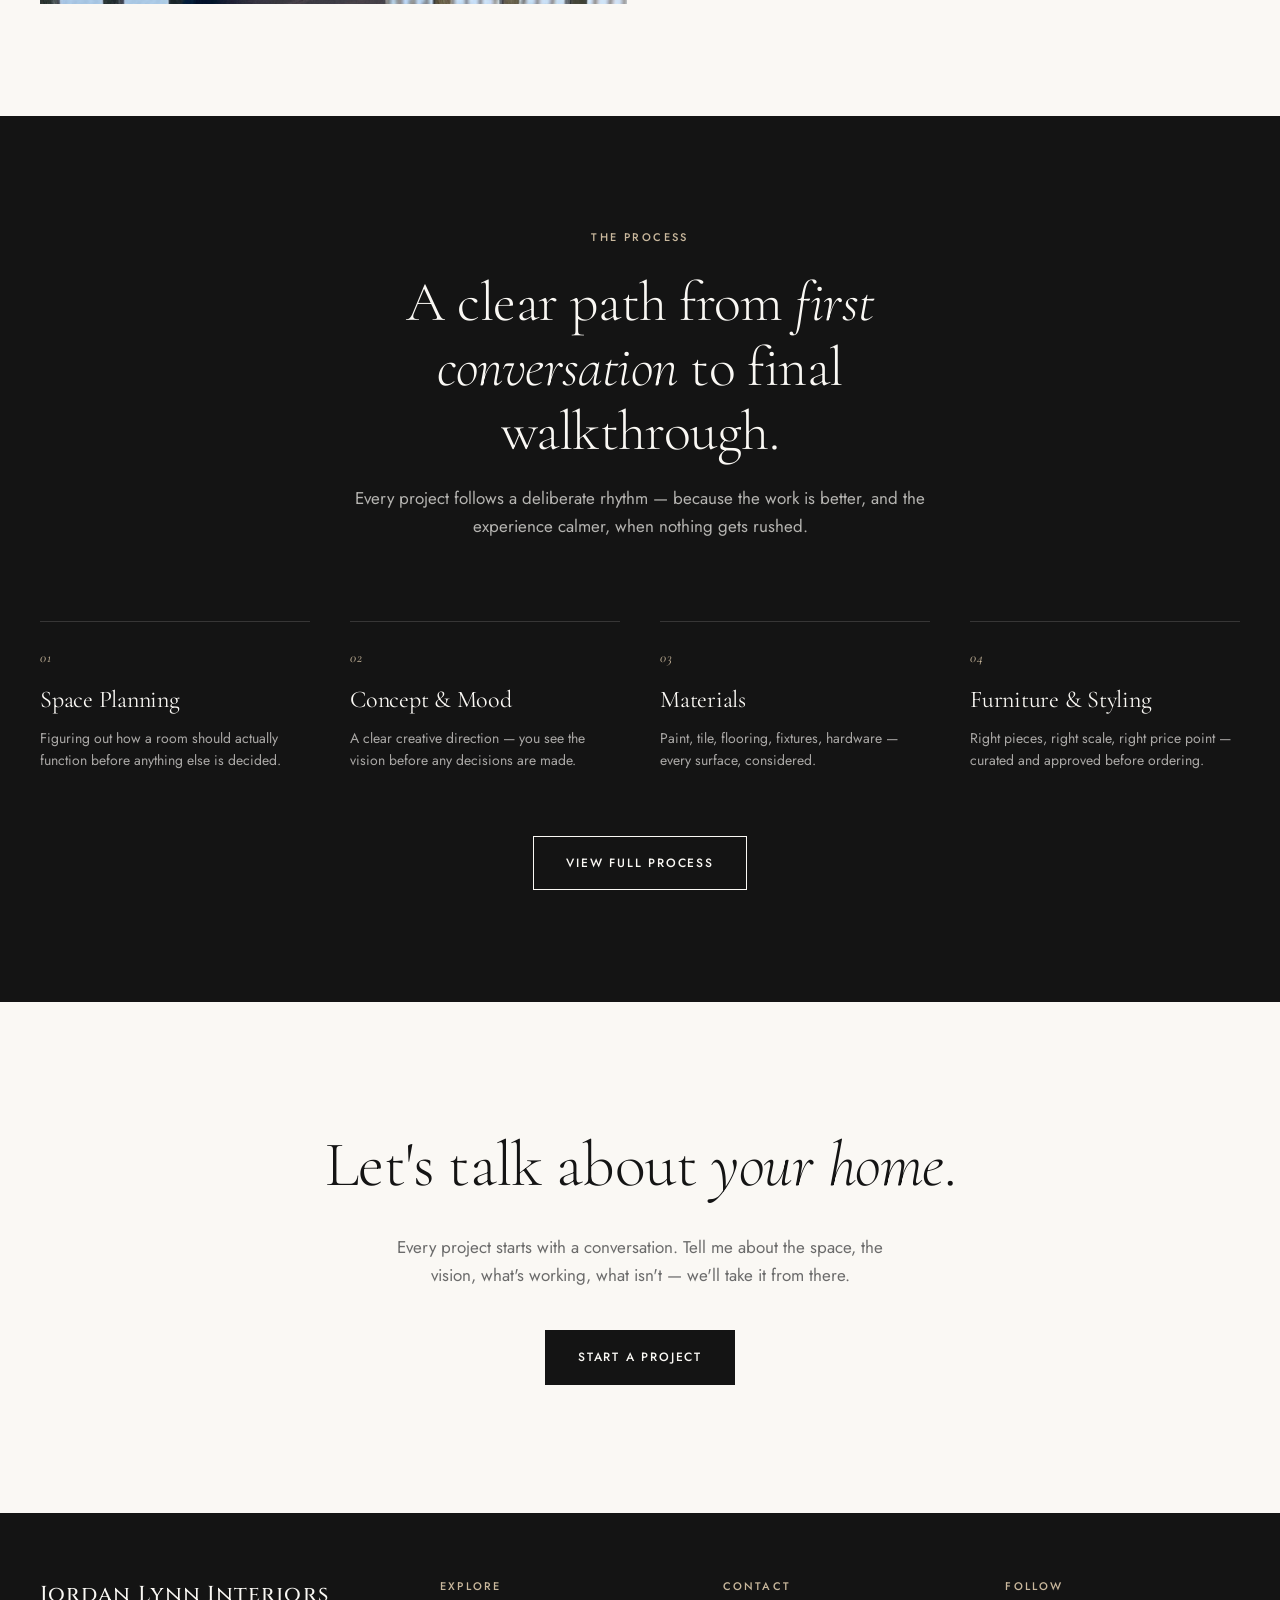
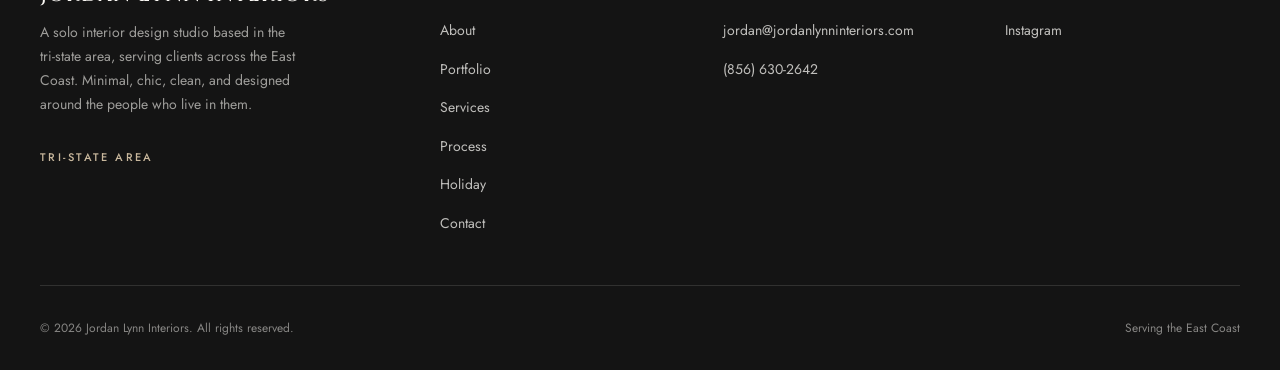
==== commit fd608db6: "Tri-state/East Coast wording instead of LBI, own photos on Services, Cinzel logo font Co-Authored-By" ====
--- a/index.html
+++ b/index.html
@@ -3,15 +3,15 @@
 <head>
   <meta charset="UTF-8">
   <meta name="viewport" content="width=device-width, initial-scale=1.0">
-  <title>Jordan Lynn Interiors | Long Beach Island, NJ &amp; the East Coast</title>
-  <meta name="description" content="A solo interior design studio based on Long Beach Island, NJ, serving the East Coast. Minimal, chic, clean, designed around the person living there.">
+  <title>Jordan Lynn Interiors | Interior Design, Tri-State Area &amp; the East Coast</title>
+  <meta name="description" content="A solo interior design studio based in the tri-state area, serving the East Coast. Minimal, chic, clean, designed around the person living there.">
   <meta property="og:title" content="Jordan Lynn Interiors">
-  <meta property="og:description" content="Interior design based on Long Beach Island, NJ, serving the East Coast. Designed around you, not my taste.">
+  <meta property="og:description" content="Interior design based in the tri-state area, serving the East Coast. Designed around you, not my taste.">
   <meta property="og:type" content="website">
   <link rel="preconnect" href="https://fonts.googleapis.com">
   <link rel="preconnect" href="https://fonts.gstatic.com" crossorigin>
-  <link href="https://fonts.googleapis.com/css2?family=Cormorant+Garamond:wght@300;400;500&family=Jost:wght@300;400;500;600&display=swap" rel="stylesheet">
-  <link rel="stylesheet" href="css/styles.css?v=20261103">
+  <link href="https://fonts.googleapis.com/css2?family=Cinzel:wght@400;500;600&family=Cormorant+Garamond:wght@300;400;500&family=Jost:wght@300;400;500;600&display=swap" rel="stylesheet">
+  <link rel="stylesheet" href="css/styles.css?v=20261103b">
 </head>
 <body>
 
@@ -35,9 +35,9 @@
 <section class="hero">
   <div class="hero__bg"></div>
   <div class="hero__inner">
-    <span class="label hero__eyebrow">Long Beach Island, NJ &middot; Serving the East Coast</span>
+    <span class="label hero__eyebrow">Tri-State Area &middot; Serving the East Coast</span>
     <h1>Home, designed to feel <em>unmistakably</em> like you.</h1>
-    <p class="hero__sub">A solo interior design studio rooted on LBI, working across the East Coast. Minimal, chic, clean, and shaped entirely around the person living in them.</p>
+    <p class="hero__sub">A solo interior design studio rooted in the tri-state area, working across the East Coast. Minimal, chic, clean, and shaped entirely around the person living in them.</p>
     <div class="hero__actions">
       <a href="contact.html" class="btn btn--primary">Start a Project</a>
       <a href="services.html" class="btn btn--ghost">View Services</a>
@@ -72,7 +72,7 @@
       <div class="service">
         <span class="service__num">02 / Consult</span>
         <h3>Consultations</h3>
-        <p>A focused session — in person on LBI or virtual — to work through layout, finishes, paint, or a room that just isn't landing. Direction without the full scope.</p>
+        <p>A focused session — in person or virtual — to work through layout, finishes, paint, or a room that just isn't landing. Direction without the full scope.</p>
         <a href="services.html#consultations" class="service__link">Learn More →</a>
       </div>
       <div class="service">
@@ -93,7 +93,7 @@
       <span class="label">About Jordan</span>
       <h2>Weekend trips to HomeGoods, <em>eventually</em> a career.</h2>
       <p>Growing up, weekend trips to HomeGoods with my mom and flipping through <em>Better Homes &amp; Gardens</em> were just things I enjoyed. It wasn't until later that I realized those small habits were pointing toward something.</p>
-      <p>The older I got, the more interiors pulled me in, and eventually I stopped ignoring it. Now it's what I do full time. Jordan Lynn Interiors is a solo studio based on Long Beach Island, taking on projects up and down the East Coast.</p>
+      <p>The older I got, the more interiors pulled me in, and eventually I stopped ignoring it. Now it's what I do full time. Jordan Lynn Interiors is a solo studio based in the tri-state area, taking on projects up and down the East Coast.</p>
       <p>My style tends toward minimalism — intentional and calm without being cold. But above all, I design around the person living there, not the other way around.</p>
       <p class="about__sign">— Jordan</p>
       <a href="about.html" class="service__link" style="margin-top: 1.5rem;">Read Full Story →</a>
@@ -149,8 +149,8 @@
   <div class="footer__grid">
     <div class="footer__brand">
       <h4>Jordan Lynn Interiors</h4>
-      <p>A solo interior design studio based on Long Beach Island, New Jersey, serving clients across the East Coast. Minimal, chic, clean, and designed around the people who live in them.</p>
-      <span class="label" style="color: var(--sand);">LBI, NJ</span>
+      <p>A solo interior design studio based in the tri-state area, serving clients across the East Coast. Minimal, chic, clean, and designed around the people who live in them.</p>
+      <span class="label" style="color: var(--sand);">Tri-State Area</span>
     </div>
     <div class="footer__col">
       <h5>Explore</h5>
@@ -179,7 +179,7 @@
   </div>
   <div class="footer__bottom">
     <span>© 2026 Jordan Lynn Interiors. All rights reserved.</span>
-    <span>Long Beach Island, NJ</span>
+    <span>Serving the East Coast</span>
   </div>
 </footer>
 
--- a/css/styles.css
+++ b/css/styles.css
@@ -70,10 +70,10 @@
   background: var(--off-white);
 }
 .nav__brand {
-  font-family: var(--font-display);
-  font-size: 20px;
+  font-family: 'Cinzel', Georgia, serif;
+  font-size: 18px;
   font-weight: 500;
-  letter-spacing: 0.02em;
+  letter-spacing: 0.06em;
 }
 .nav__links {
   display: flex;
@@ -500,6 +500,7 @@
 }
 .svc-deep__image {
   aspect-ratio: 5/6;
+  background-position: center;
   background-size: cover;
   background-position: center;
 }
@@ -765,7 +766,10 @@
   .footer__grid { grid-template-columns: 1fr 1fr; gap: 2rem; }
 }
 .footer__brand h4 {
-  font-size: 1.5rem;
+  font-family: 'Cinzel', Georgia, serif;
+  font-weight: 500;
+  letter-spacing: 0.05em;
+  font-size: 1.35rem;
   margin: 0 0 0.5rem;
 }
 .footer__brand p {
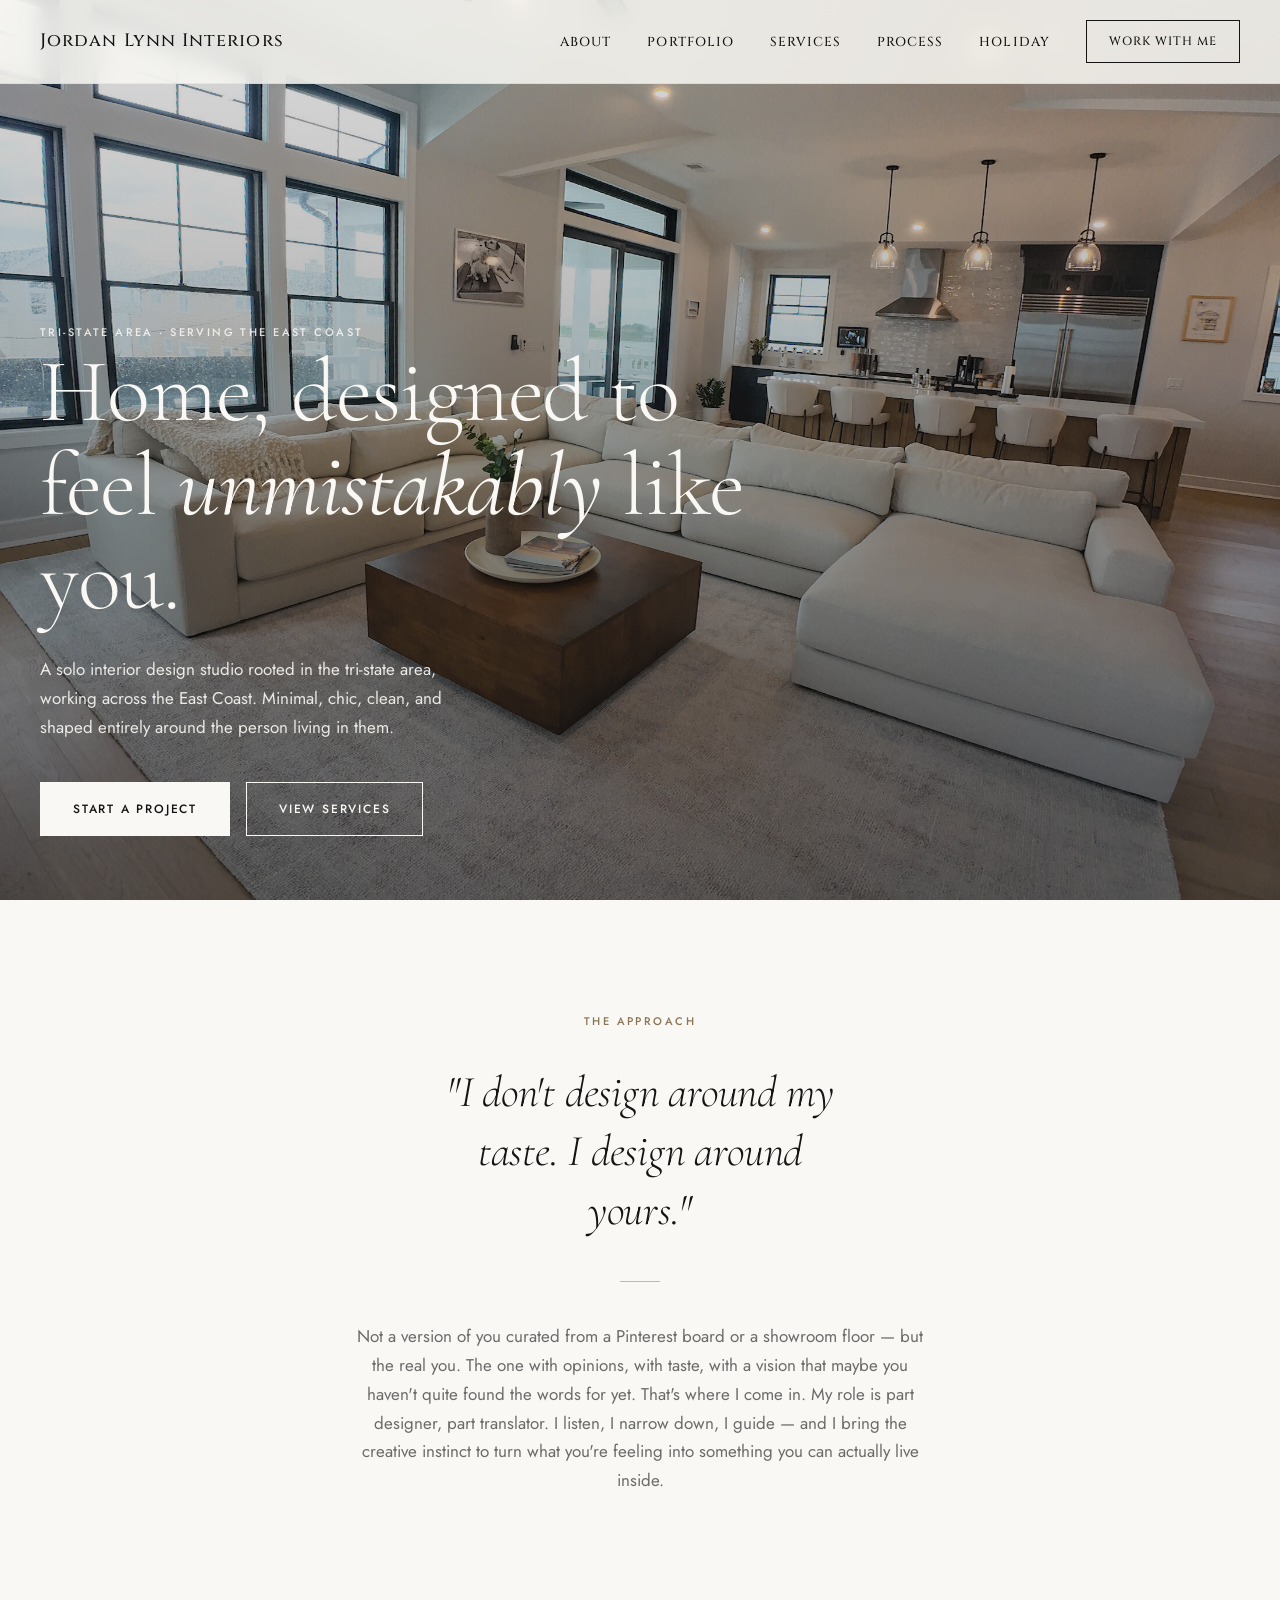
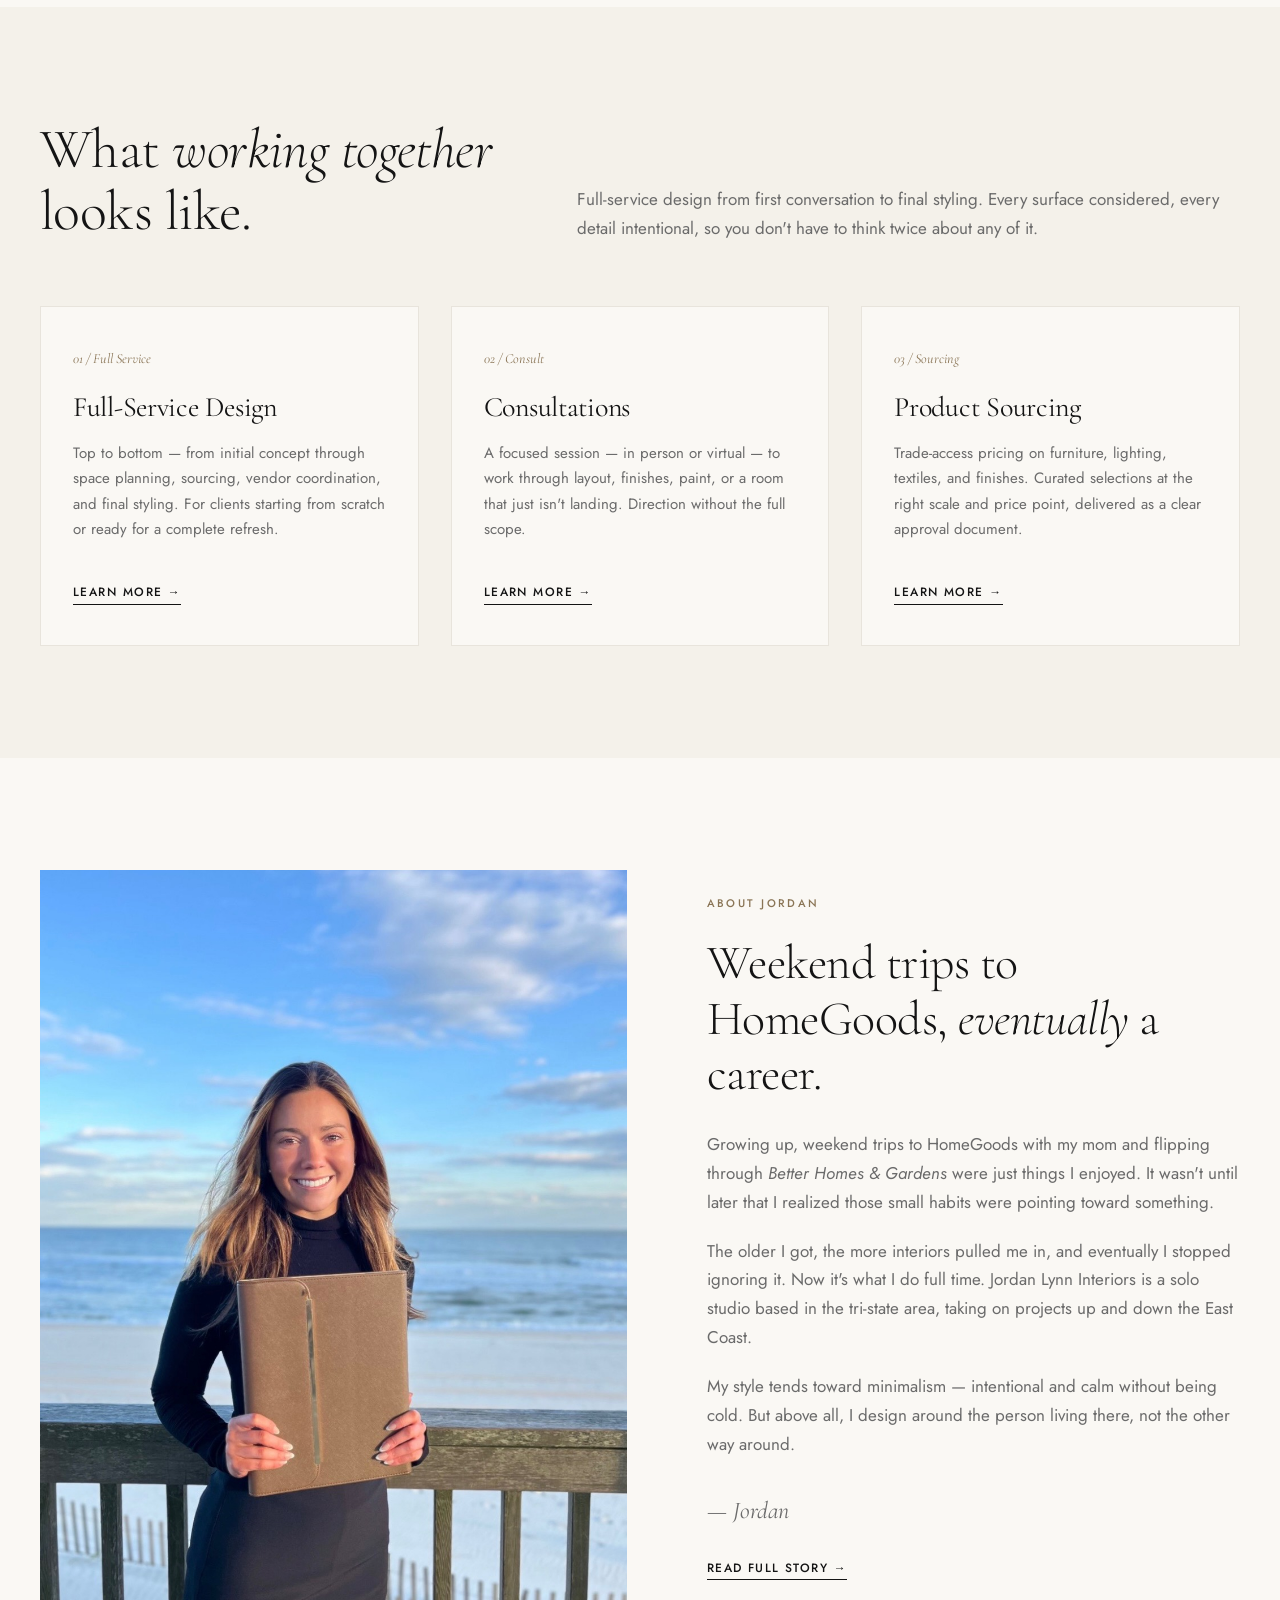
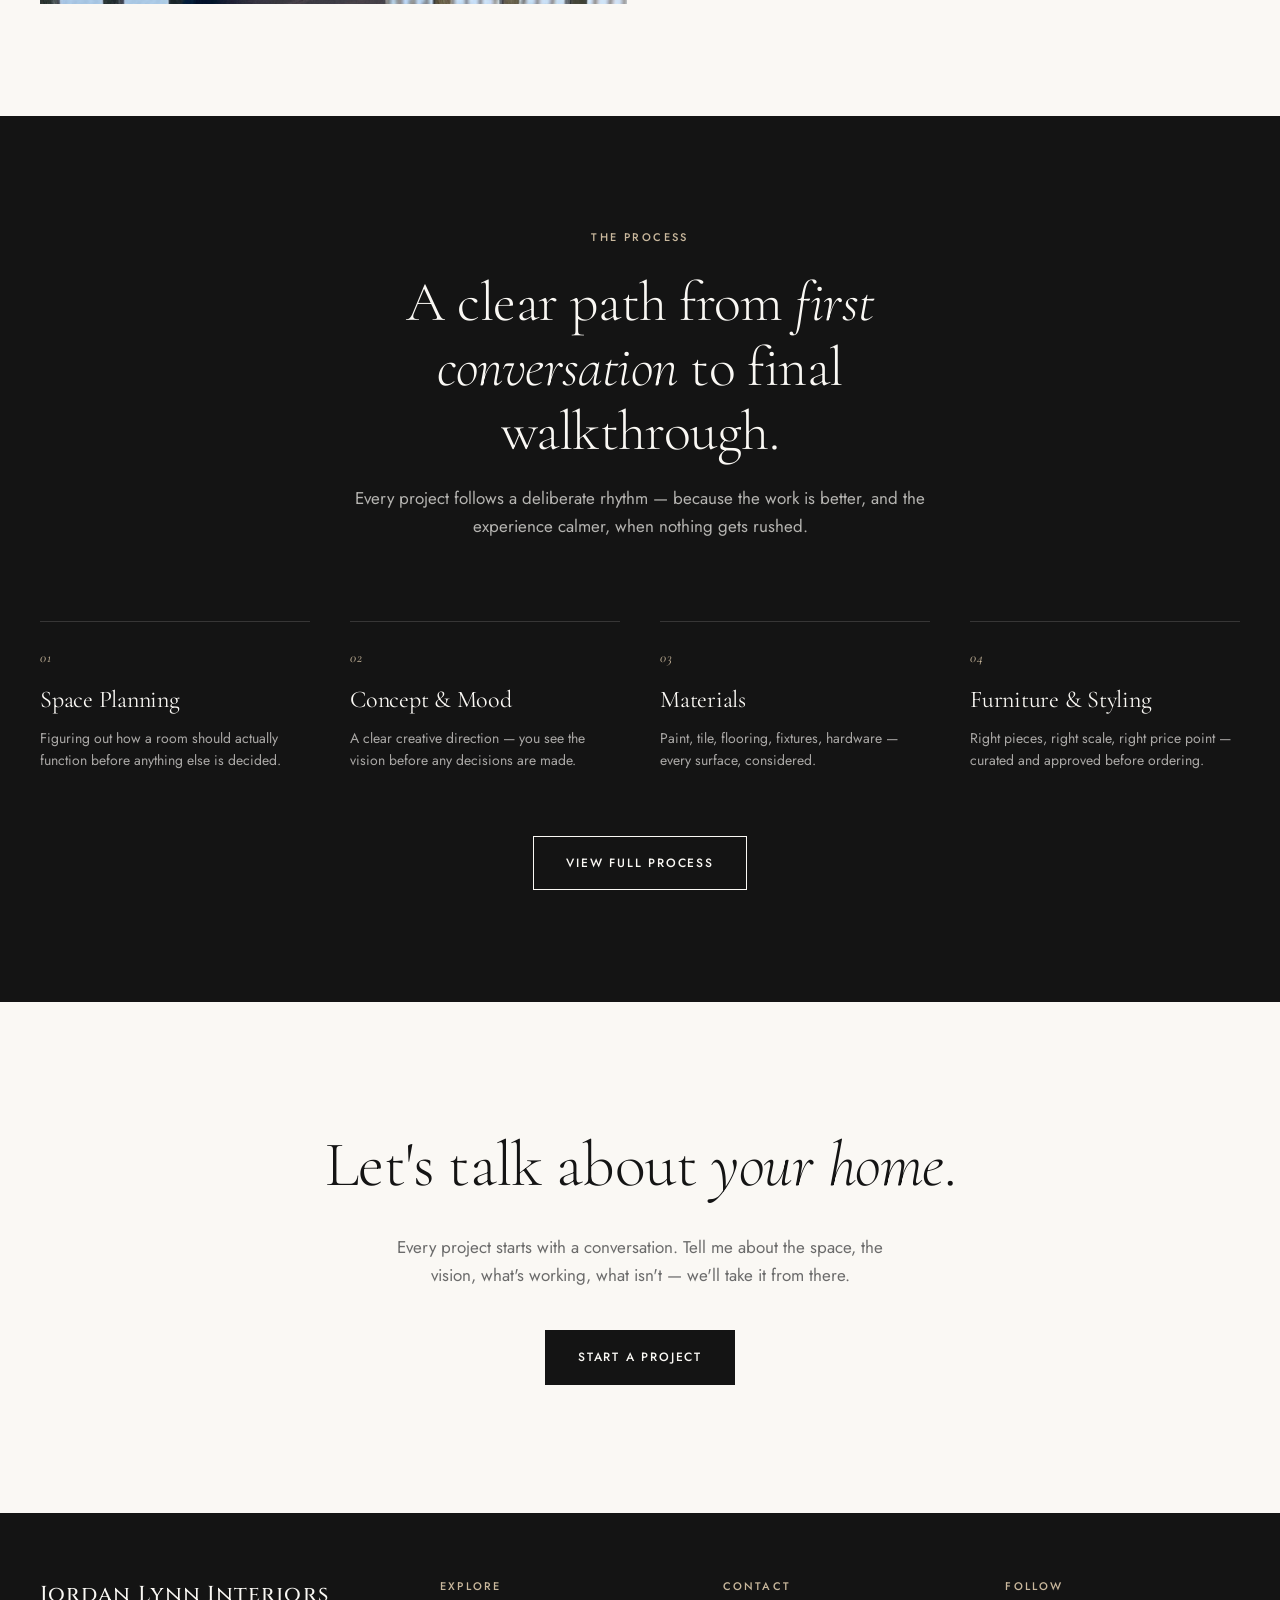
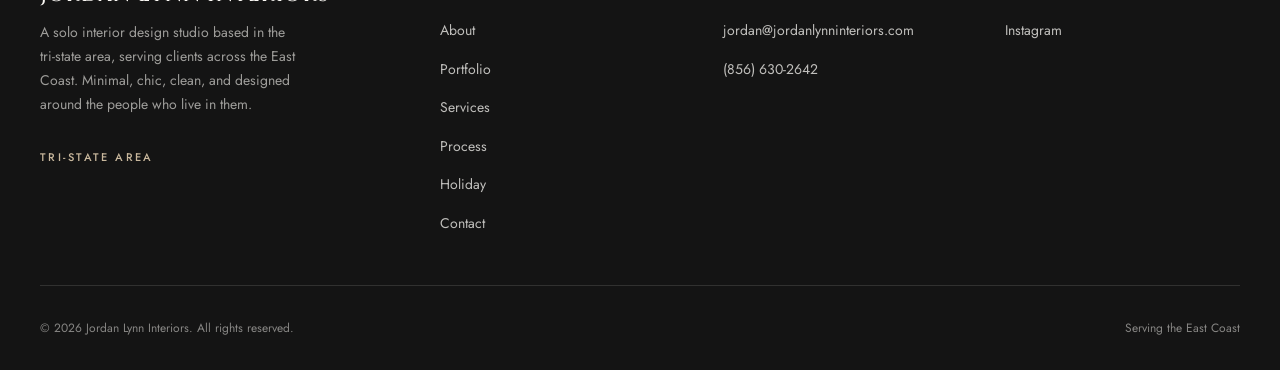
==== commit e1a8346e: "Menu links in Cinzel Co-Authored-By: Claude Opus 5.5 <noreply@anthropic.com> Claude-Session: https:/" ====
--- a/index.html
+++ b/index.html
@@ -11,7 +11,7 @@
   <link rel="preconnect" href="https://fonts.googleapis.com">
   <link rel="preconnect" href="https://fonts.gstatic.com" crossorigin>
   <link href="https://fonts.googleapis.com/css2?family=Cinzel:wght@400;500;600&family=Cormorant+Garamond:wght@300;400;500&family=Jost:wght@300;400;500;600&display=swap" rel="stylesheet">
-  <link rel="stylesheet" href="css/styles.css?v=20261103b">
+  <link rel="stylesheet" href="css/styles.css?v=20261103c">
 </head>
 <body>
 
--- a/css/styles.css
+++ b/css/styles.css
@@ -81,6 +81,7 @@
   align-items: center;
 }
 .nav__links a {
+  font-family: 'Cinzel', Georgia, serif;
   font-size: 13px;
   font-weight: 500;
   letter-spacing: 0.08em;
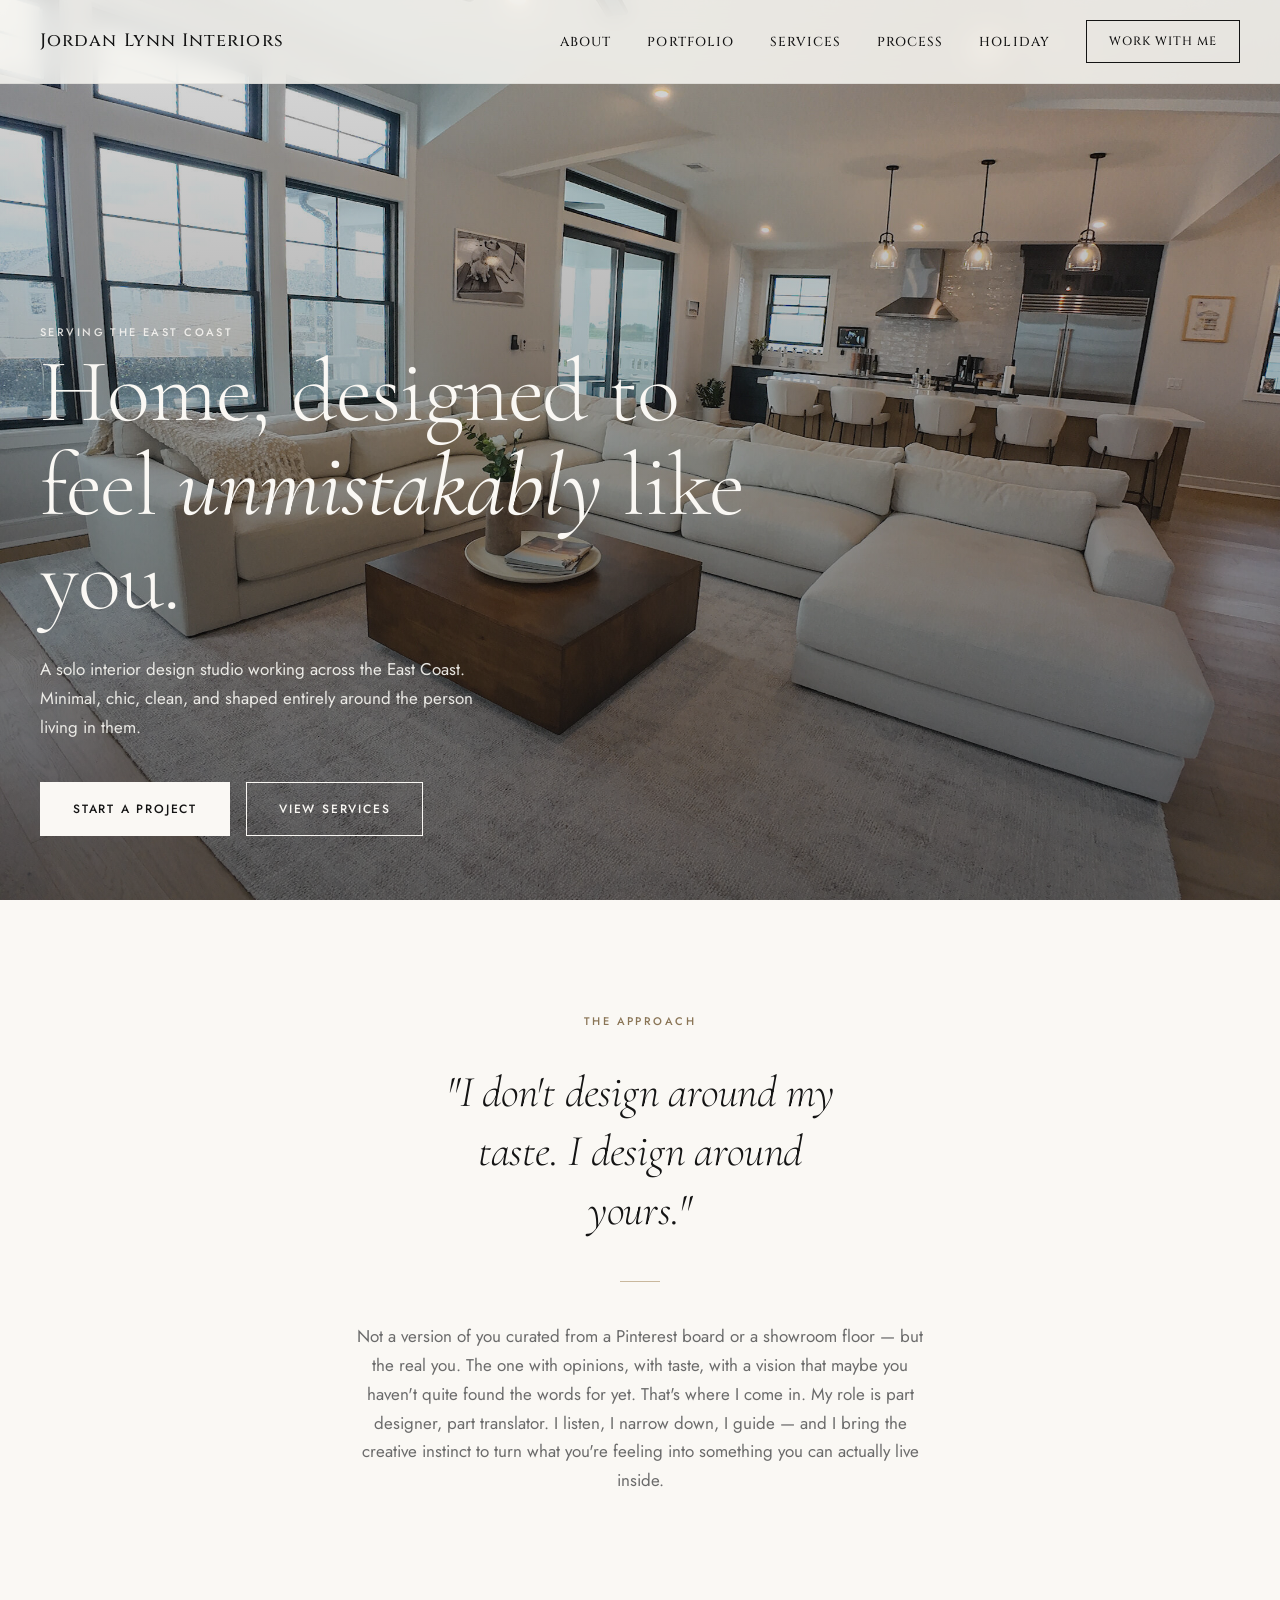
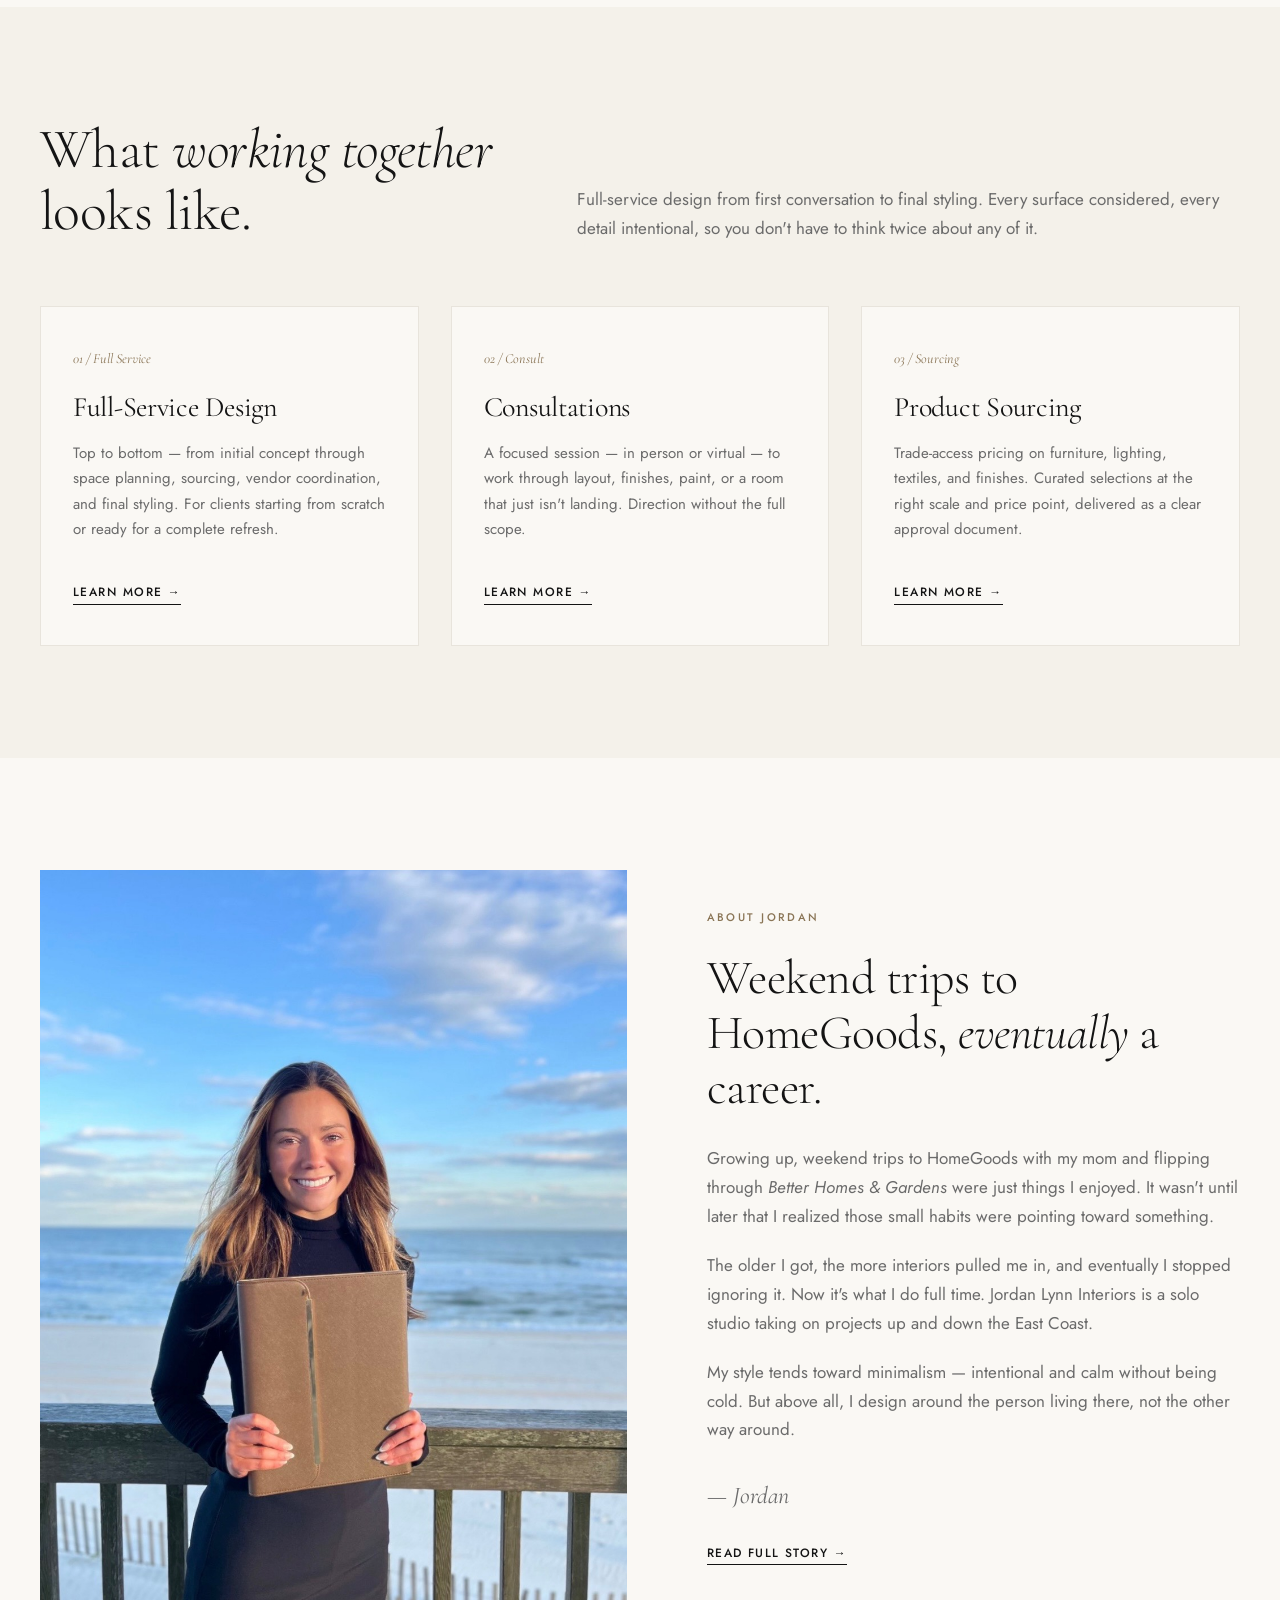
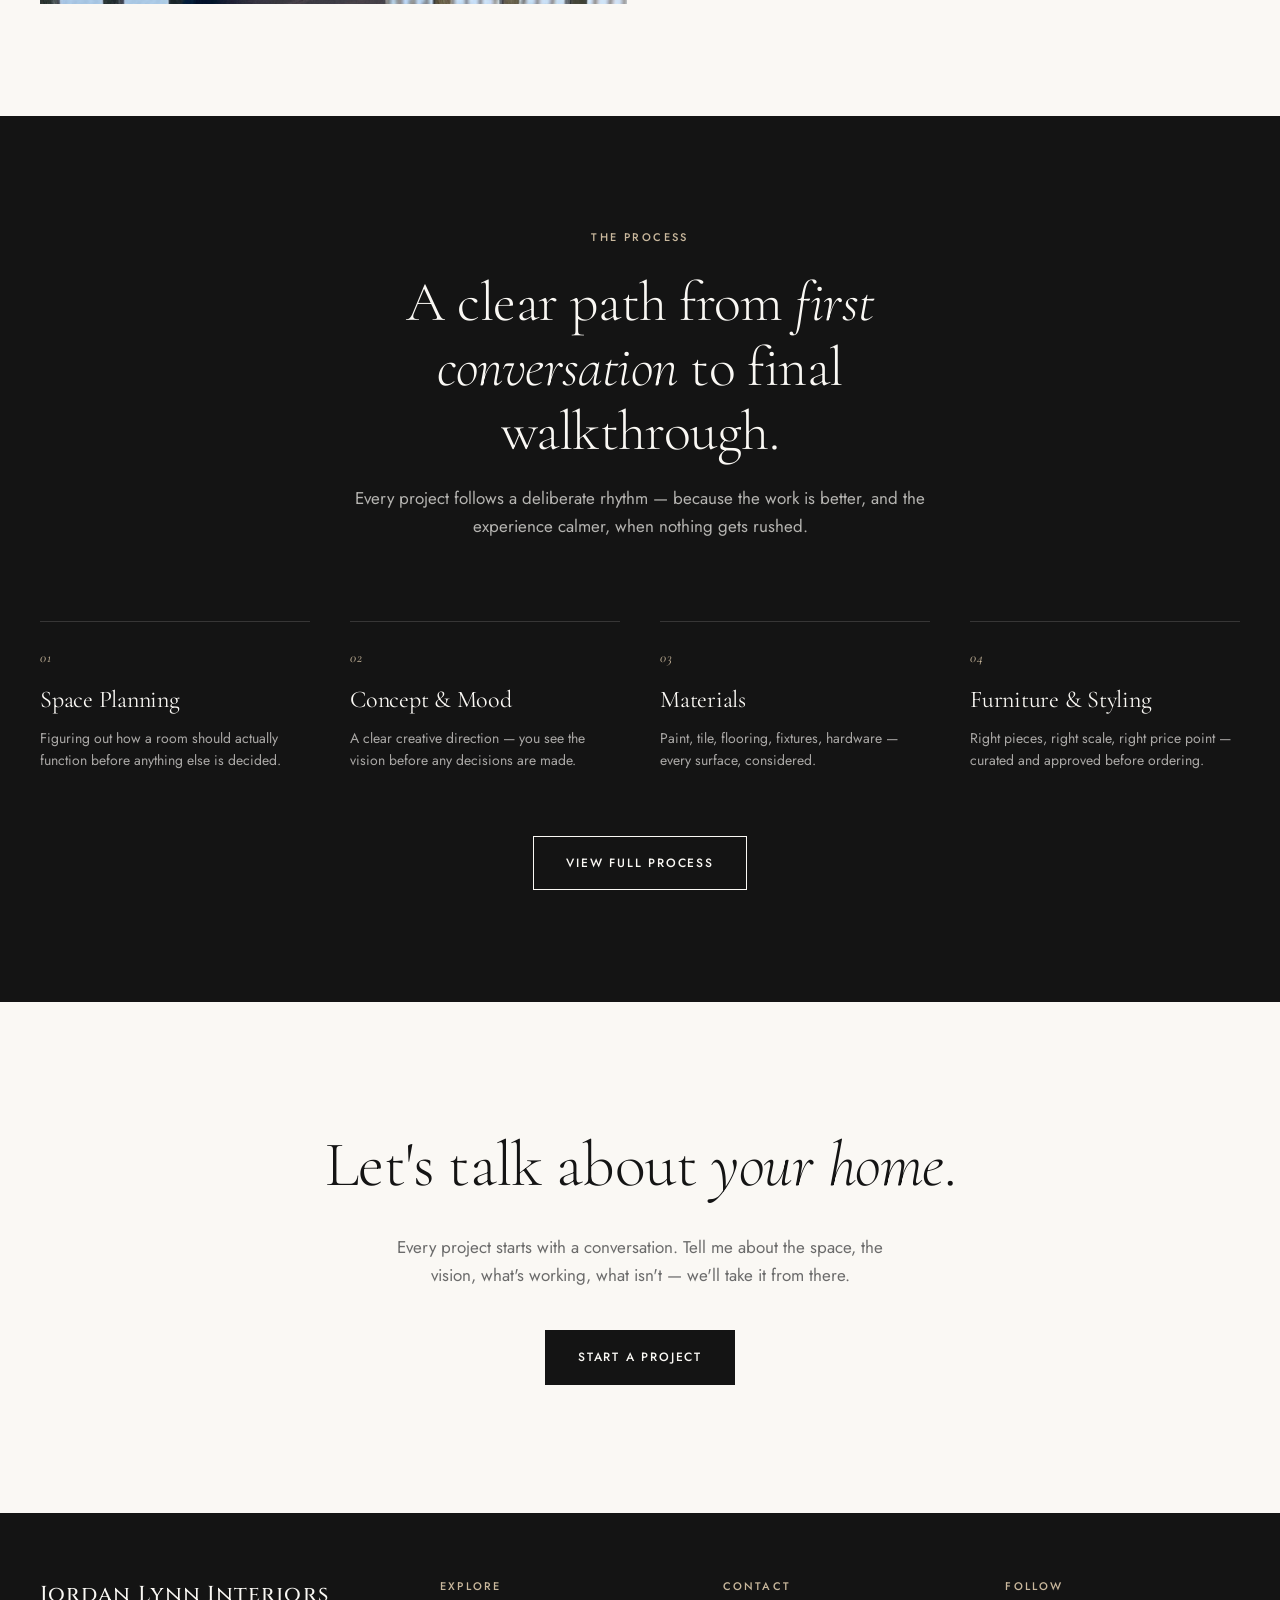
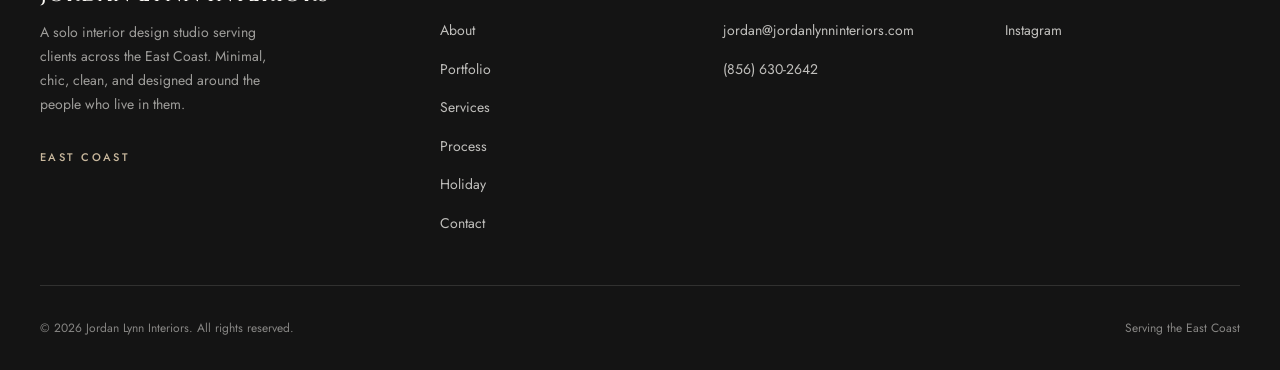
==== commit f8cc44c4: "Say East Coast instead of tri-state area Co-Authored-By: Claude Opus 5.5 <noreply@anthropic.com> Cla" ====
--- a/index.html
+++ b/index.html
@@ -3,10 +3,10 @@
 <head>
   <meta charset="UTF-8">
   <meta name="viewport" content="width=device-width, initial-scale=1.0">
-  <title>Jordan Lynn Interiors | Interior Design, Tri-State Area &amp; the East Coast</title>
-  <meta name="description" content="A solo interior design studio based in the tri-state area, serving the East Coast. Minimal, chic, clean, designed around the person living there.">
+  <title>Jordan Lynn Interiors | Interior Design on the East Coast</title>
+  <meta name="description" content="A solo interior design studio serving the East Coast. Minimal, chic, clean, designed around the person living there.">
   <meta property="og:title" content="Jordan Lynn Interiors">
-  <meta property="og:description" content="Interior design based in the tri-state area, serving the East Coast. Designed around you, not my taste.">
+  <meta property="og:description" content="Interior design serving the East Coast. Designed around you, not my taste.">
   <meta property="og:type" content="website">
   <link rel="preconnect" href="https://fonts.googleapis.com">
   <link rel="preconnect" href="https://fonts.gstatic.com" crossorigin>
@@ -35,9 +35,9 @@
 <section class="hero">
   <div class="hero__bg"></div>
   <div class="hero__inner">
-    <span class="label hero__eyebrow">Tri-State Area &middot; Serving the East Coast</span>
+    <span class="label hero__eyebrow">Serving the East Coast</span>
     <h1>Home, designed to feel <em>unmistakably</em> like you.</h1>
-    <p class="hero__sub">A solo interior design studio rooted in the tri-state area, working across the East Coast. Minimal, chic, clean, and shaped entirely around the person living in them.</p>
+    <p class="hero__sub">A solo interior design studio working across the East Coast. Minimal, chic, clean, and shaped entirely around the person living in them.</p>
     <div class="hero__actions">
       <a href="contact.html" class="btn btn--primary">Start a Project</a>
       <a href="services.html" class="btn btn--ghost">View Services</a>
@@ -93,7 +93,7 @@
       <span class="label">About Jordan</span>
       <h2>Weekend trips to HomeGoods, <em>eventually</em> a career.</h2>
       <p>Growing up, weekend trips to HomeGoods with my mom and flipping through <em>Better Homes &amp; Gardens</em> were just things I enjoyed. It wasn't until later that I realized those small habits were pointing toward something.</p>
-      <p>The older I got, the more interiors pulled me in, and eventually I stopped ignoring it. Now it's what I do full time. Jordan Lynn Interiors is a solo studio based in the tri-state area, taking on projects up and down the East Coast.</p>
+      <p>The older I got, the more interiors pulled me in, and eventually I stopped ignoring it. Now it's what I do full time. Jordan Lynn Interiors is a solo studio taking on projects up and down the East Coast.</p>
       <p>My style tends toward minimalism — intentional and calm without being cold. But above all, I design around the person living there, not the other way around.</p>
       <p class="about__sign">— Jordan</p>
       <a href="about.html" class="service__link" style="margin-top: 1.5rem;">Read Full Story →</a>
@@ -149,8 +149,8 @@
   <div class="footer__grid">
     <div class="footer__brand">
       <h4>Jordan Lynn Interiors</h4>
-      <p>A solo interior design studio based in the tri-state area, serving clients across the East Coast. Minimal, chic, clean, and designed around the people who live in them.</p>
-      <span class="label" style="color: var(--sand);">Tri-State Area</span>
+      <p>A solo interior design studio serving clients across the East Coast. Minimal, chic, clean, and designed around the people who live in them.</p>
+      <span class="label" style="color: var(--sand);">East Coast</span>
     </div>
     <div class="footer__col">
       <h5>Explore</h5>
